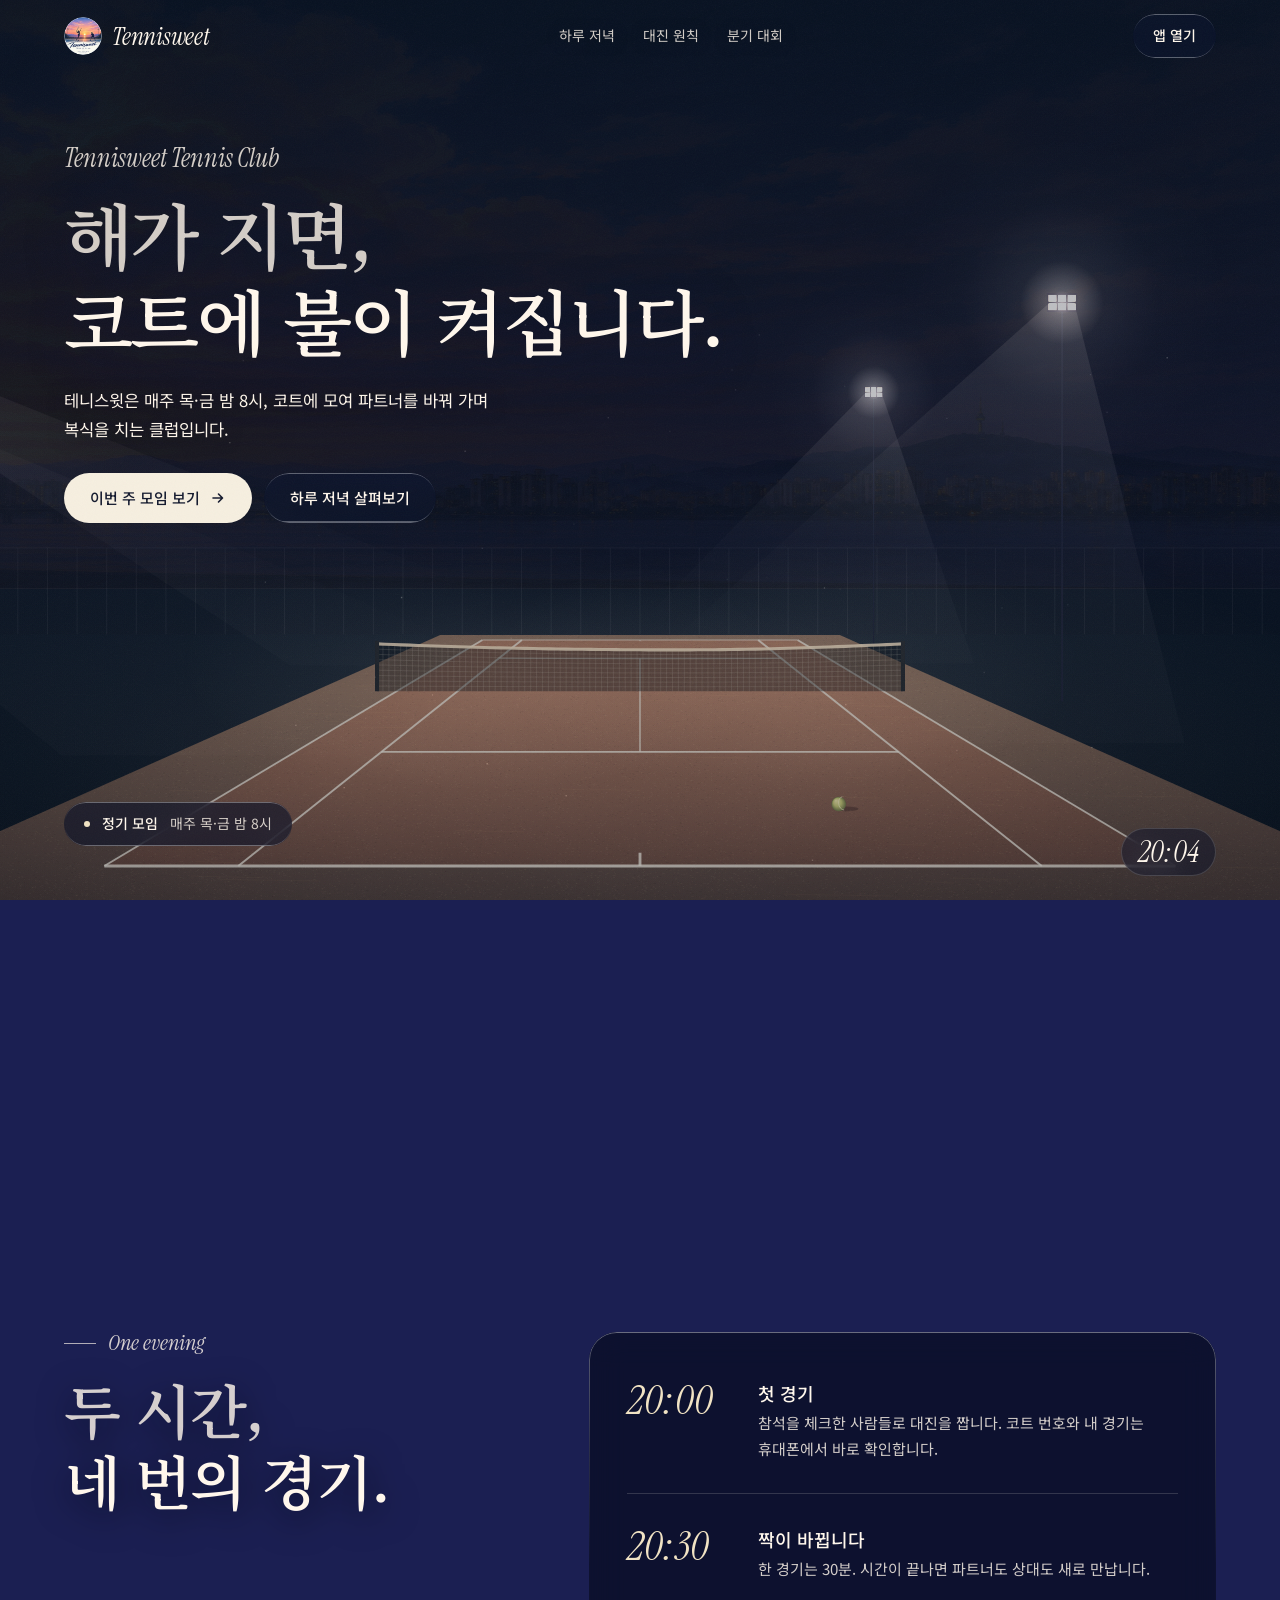
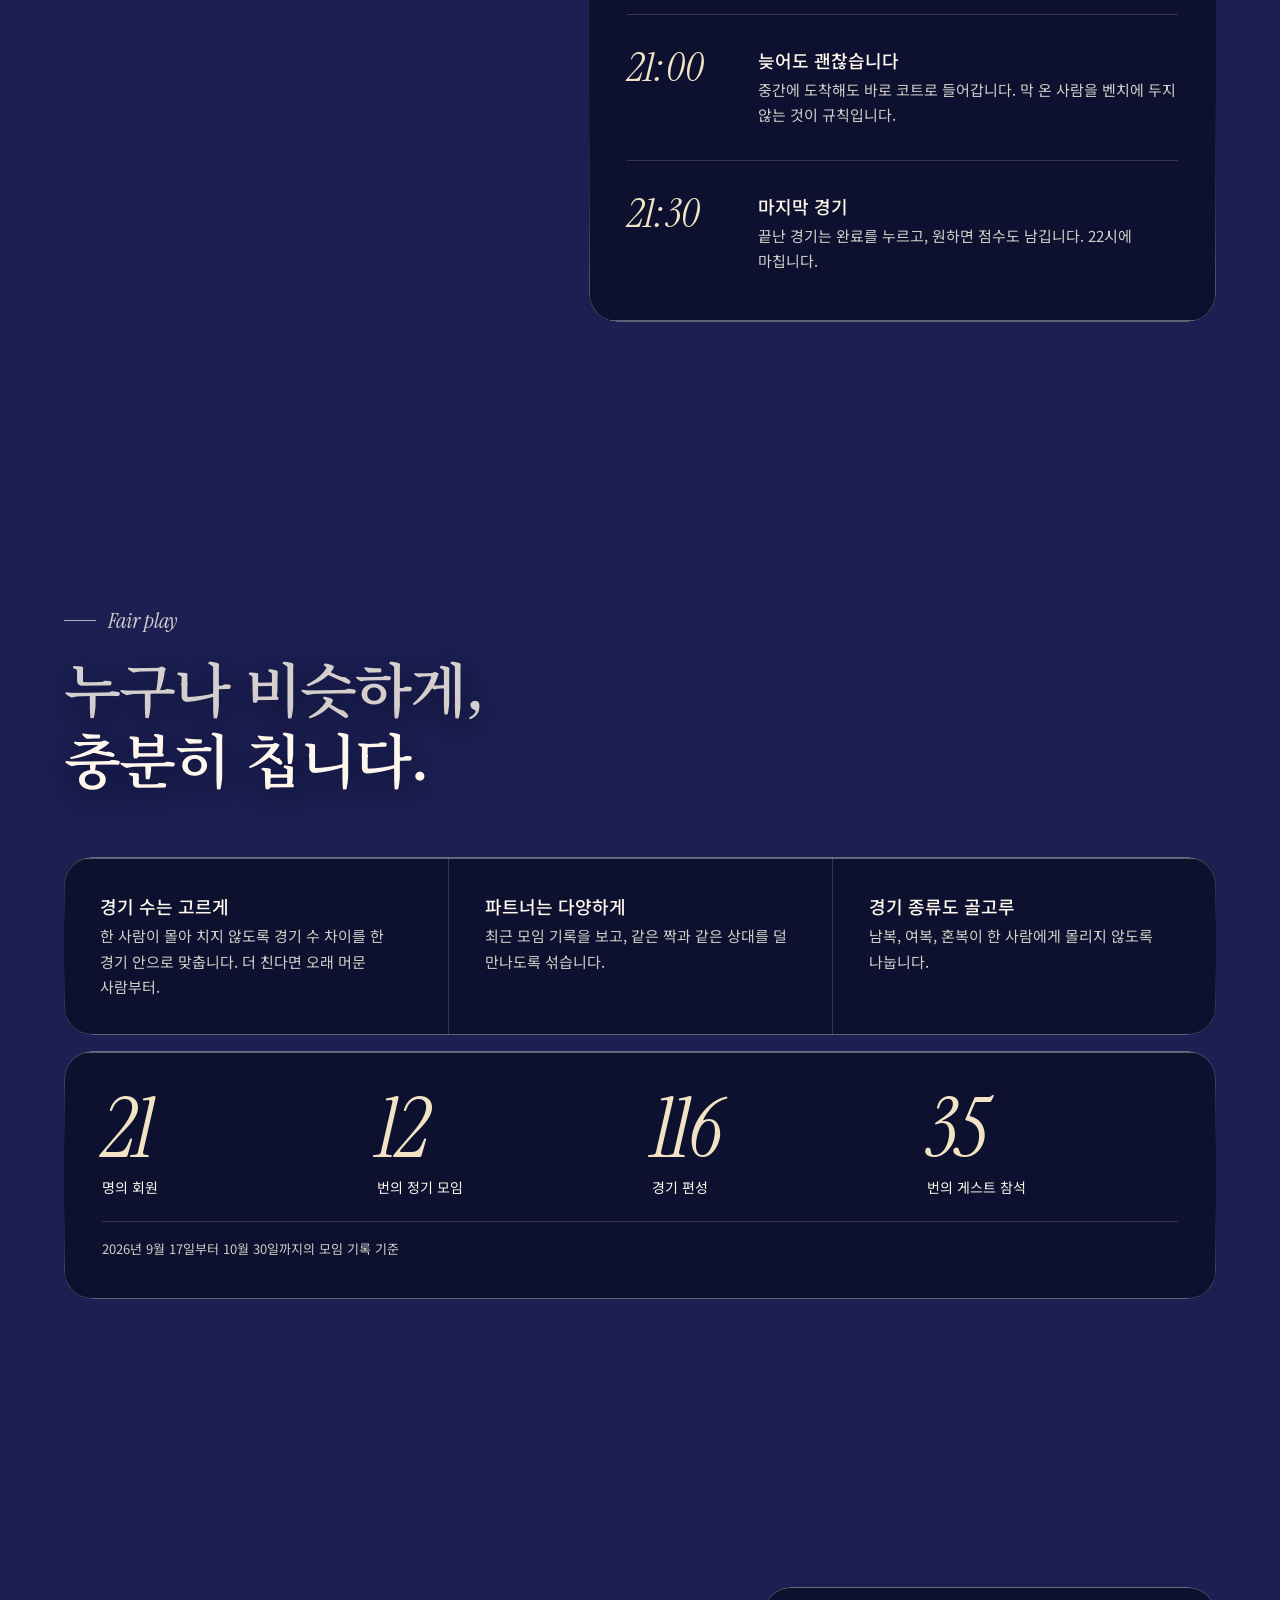
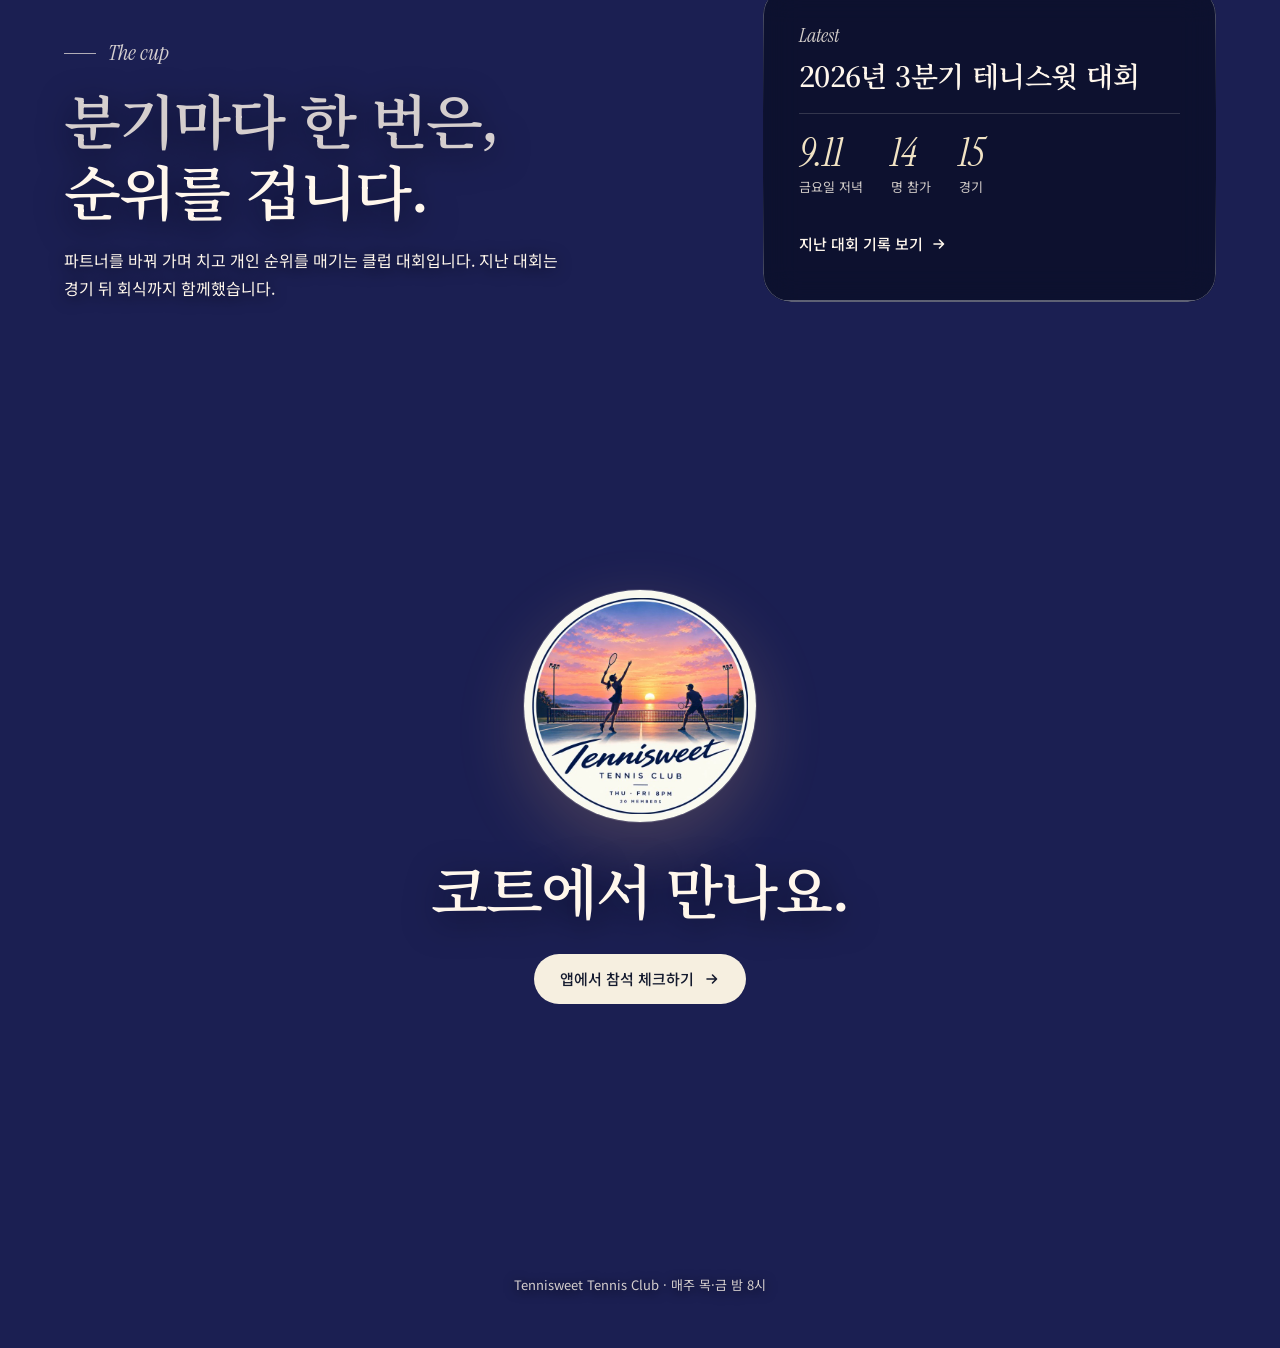
==== club/index.html @ 968d80a0 "클럽 소개 페이지 추가 (club/) 앱과 분리된 단독 페이지. 앱 파일은 수정하지 않음. 실력(NTRP) 관련 문구는 넣지 않음.  Co-Authored-By: Claude Op" ====
<!doctype html>
<html lang="ko">
<head>
<meta charset="utf-8">
<meta name="viewport" content="width=device-width, initial-scale=1, viewport-fit=cover">
<title>테니스윗 테니스 클럽 — 해가 지면, 코트에 불이 켜집니다</title>
<meta name="description" content="테니스윗은 매주 목·금 밤 8시, 코트에 모여 파트너를 바꿔 가며 복식을 치는 클럽입니다.">
<meta name="theme-color" content="#1b1f52">
<link rel="icon" type="image/png" sizes="64x64" href="../assets/icon-64.png">
<link rel="apple-touch-icon" sizes="180x180" href="../assets/icon-180.png">
<meta property="og:type" content="website">
<meta property="og:site_name" content="테니스윗">
<meta property="og:title" content="해가 지면, 코트에 불이 켜집니다 — 테니스윗">
<meta property="og:description" content="매주 목·금 밤 8시, 파트너를 바꿔 가며 복식을 치는 테니스 클럽.">
<meta property="og:url" content="https://koozinsong.github.io/tennisweet/club/">
<meta property="og:image" content="https://koozinsong.github.io/tennisweet/assets/logo.jpg">
<meta name="twitter:card" content="summary">
<link rel="preconnect" href="https://fonts.googleapis.com">
<link rel="preconnect" href="https://fonts.gstatic.com" crossorigin>
<link href="https://fonts.googleapis.com/css2?family=Instrument+Serif:ital@1&family=Noto+Sans+KR:wght@400;500&family=Noto+Serif+KR:wght@600&display=swap" rel="stylesheet">
<style>
html,body{background:#1b1f52;color:#fff7ec}
:root{
  --fg:#fff7ec;--fg80:rgba(255,247,236,.82);--fg60:rgba(255,247,236,.66);--line:rgba(255,247,236,.16);
  --ink:#141a2e;--ball:#f1e3c4;
  --serif:"Noto Serif KR","Apple SD Gothic Neo",serif;
  --sans:"Noto Sans KR","Apple SD Gothic Neo",system-ui,sans-serif;
  --latin:"Instrument Serif",Georgia,serif;
  --gut:clamp(20px,5vw,72px);
  --ease:cubic-bezier(.22,1,.36,1);
}
*{box-sizing:border-box}
html{scroll-behavior:smooth;overflow-x:clip;-webkit-text-size-adjust:100%}
body{margin:0;font:400 16px/1.7 var(--sans);overflow-x:clip;-webkit-font-smoothing:antialiased;word-break:keep-all}
::selection{background:rgba(241,227,196,.3)}
a{color:inherit;text-decoration:none}
:focus-visible{outline:2px solid var(--ball);outline-offset:3px;border-radius:8px}
#scene{position:fixed;top:0;left:0;width:100%;height:100vh;height:100lvh;z-index:0;display:block}
main,.nav,.clock{position:relative;z-index:10}

/* nav */
.nav{position:fixed;top:0;left:0;right:0;z-index:30;display:flex;align-items:center;justify-content:space-between;gap:16px;padding:max(14px,env(safe-area-inset-top)) var(--gut) 14px;border-bottom:1px solid transparent;transition:background .3s,border-color .3s}
.nav.solid{background:rgba(7,12,30,.78);-webkit-backdrop-filter:blur(14px);backdrop-filter:blur(14px);border-bottom-color:var(--line)}
.mark{display:flex;align-items:center;gap:10px;min-height:44px;font:italic 400 25px/1 var(--latin);letter-spacing:-.01em;text-shadow:0 2px 16px rgba(0,0,0,.3)}
.mark img{width:38px;height:38px;border-radius:50%;display:block}
.nav-links{display:flex;gap:28px;font-size:14px;color:var(--fg80);text-shadow:0 2px 16px rgba(0,0,0,.35)}
.nav-links a{position:relative;padding:8px 0}
.nav-links a::after{content:"";position:absolute;left:0;right:0;bottom:4px;height:1px;background:currentColor;transform:scaleX(0);transform-origin:left;transition:transform .3s var(--ease)}
.nav-links a:hover::after{transform:scaleX(1)}

/* buttons */
.btn{display:inline-flex;align-items:center;justify-content:center;gap:10px;min-height:48px;padding:12px 26px;border-radius:999px;font-size:15px;font-weight:500;transition:transform .2s var(--ease),background .2s,border-color .2s}
.btn:hover{transform:translateY(-2px)}.btn:active{transform:scale(.97)}
.btn svg{width:16px;height:16px;flex:none;transition:transform .25s var(--ease)}.btn:hover svg{transform:translateX(3px)}
.btn-solid{background:#f6efe0;color:var(--ink)}
.btn-ghost{position:relative;background:rgba(13,23,51,.42);-webkit-backdrop-filter:blur(8px);backdrop-filter:blur(8px)}
.btn-ghost:hover{background:rgba(13,23,51,.62)}
.nav .btn{min-height:44px;padding:9px 20px;font-size:14px}

/* hero */
.hero{min-height:100vh;min-height:100svh;padding:clamp(104px,16vh,168px) var(--gut) 40px;display:flex;flex-direction:column}
.eyebrow{font:italic 400 clamp(20px,2vw,26px)/1.2 var(--latin);color:var(--fg80);margin:0 0 18px}
h1,h2{font-family:var(--serif);font-weight:600;letter-spacing:-.035em;margin:0}
h1{font-size:clamp(38px,5.6vw,92px);line-height:1.14;filter:drop-shadow(0 10px 26px rgba(14,12,50,.45))}
h1 span{white-space:nowrap}
.sub{max-width:29rem;margin:26px 0 0;font-size:clamp(16px,1.3vw,18px);color:var(--fg);text-shadow:0 2px 18px rgba(14,12,50,.6)}
.cta{display:flex;flex-wrap:wrap;gap:12px;margin-top:30px}
.next{margin-top:auto;align-self:flex-start;display:inline-flex;align-items:center;gap:12px;min-height:44px;padding:10px 20px;border-radius:999px;font-size:14px;background:rgba(9,15,38,.62);-webkit-backdrop-filter:blur(12px);backdrop-filter:blur(12px);position:relative}
.next i{width:6px;height:6px;border-radius:50%;background:var(--ball);flex:none}
.next b{font-weight:500;white-space:nowrap}
.next span{color:var(--fg80)}
.appear{animation:in-soft 1.5s cubic-bezier(.16,1,.3,1) var(--d,.08s) both}
.appear.is-in{animation:none;opacity:1;transform:none}
@keyframes in-soft{from{opacity:0;transform:translateY(14px)}}
/* 제목 줄: 틀 안에서 올라온다. 글자 아래가 잘리지 않게 틀에 여유를 둔다 */
.ml{display:block;overflow:hidden;padding:.06em .15em .14em;margin:-.06em -.15em -.14em}
.ml>span{display:block;animation:ml-up 1.5s cubic-bezier(.16,1,.3,1) both;animation-delay:calc(.45s + var(--i)*.22s)}
@keyframes ml-up{from{transform:translateY(110%)}}
.dim{color:rgba(255,247,236,.82)}

/* sections */
section.sec{padding:clamp(96px,16vh,176px) var(--gut);max-width:1320px;margin:0 auto}
.label{display:flex;align-items:center;gap:12px;font:italic 400 22px/1 var(--latin);color:var(--fg80);margin:0 0 20px}
.label::before{content:"";width:32px;height:1px;background:var(--fg60)}
h2{font-size:clamp(34px,4.6vw,68px);line-height:1.2;text-shadow:0 8px 34px rgba(4,8,24,.75)}
.panel{position:relative;overflow:hidden;background:rgba(7,12,30,.66);-webkit-backdrop-filter:blur(16px);backdrop-filter:blur(16px);border-radius:28px;box-shadow:inset 0 1px 1px rgba(255,255,255,.08)}
.panel::before,.next::before,.btn-ghost::before{content:"";position:absolute;inset:0;border-radius:inherit;padding:1.4px;pointer-events:none;
  background:linear-gradient(180deg,rgba(255,255,255,.34) 0%,rgba(255,255,255,.12) 20%,rgba(255,255,255,0) 40%,rgba(255,255,255,0) 60%,rgba(255,255,255,.12) 80%,rgba(255,255,255,.34) 100%);
  -webkit-mask:linear-gradient(#fff 0 0) content-box,linear-gradient(#fff 0 0);-webkit-mask-composite:xor;
  mask:linear-gradient(#fff 0 0) content-box,linear-gradient(#fff 0 0);mask-composite:exclude}
.grain{position:fixed;inset:0;z-index:100;pointer-events:none;opacity:.4;background-size:200px 200px;
  background-image:url("data:image/svg+xml,%3Csvg xmlns='http://www.w3.org/2000/svg' width='200' height='200'%3E%3Cfilter id='n'%3E%3CfeTurbulence type='fractalNoise' baseFrequency='0.9' numOctaves='4' stitchTiles='stitch'/%3E%3C/filter%3E%3Crect width='100%25' height='100%25' filter='url(%23n)' opacity='0.08'/%3E%3C/svg%3E")}

/* evening */
/* 위 여백 = 조명이 켜지는 빈 하늘 구간. 메뉴로 이동할 때는 여백을 건너뛴다 */
section.sec.evening{padding-top:clamp(200px,48vh,520px);scroll-margin-top:calc(-48vh + 110px)}
.evening{display:grid;grid-template-columns:5fr 7fr;gap:clamp(32px,6vw,96px);align-items:start}
.evening .head{position:sticky;top:22vh}
.times{list-style:none;margin:0;padding:clamp(8px,1.4vw,16px) clamp(22px,3vw,40px)}
.times li{display:grid;grid-template-columns:clamp(86px,9vw,124px) 1fr;gap:16px;padding:clamp(22px,2.6vw,32px) 0;border-top:1px solid var(--line)}
.times li:first-child{border-top:0}
.times time{font:italic 400 clamp(32px,3.2vw,46px)/1 var(--latin);color:var(--ball);font-variant-numeric:tabular-nums}
.times h3,.rules h3{margin:0 0 4px;font-size:18px;font-weight:500;line-height:1.45}
.times p,.rules p{margin:0;font-size:15px;color:var(--fg80)}

/* fair */
.fair-head{max-width:46rem}
.rules{display:grid;grid-template-columns:repeat(3,1fr);margin-top:clamp(36px,5vw,64px)}
.rules>div{padding:clamp(24px,2.8vw,36px)}
.rules>div+div{border-left:1px solid var(--line)}
.stats-wrap{margin-top:16px;padding:clamp(26px,3vw,40px)}
.stats{display:grid;grid-template-columns:repeat(4,1fr);gap:24px;margin:0}
.stats div{margin:0}
.stats dd{margin:0;font:italic 400 clamp(56px,6.4vw,96px)/.95 var(--latin);color:var(--ball);letter-spacing:-.02em;font-variant-numeric:tabular-nums}
.stats dt{font-size:14px;color:var(--fg);margin-top:8px}
.basis{margin:22px 0 0;padding-top:16px;border-top:1px solid var(--line);font-size:13px;color:var(--fg80)}

/* cup */
.cup{display:grid;grid-template-columns:7fr 5fr;gap:clamp(28px,5vw,72px);align-items:end}
.cup .label{margin:0 0 20px;color:var(--fg80);max-width:none;text-shadow:none}
.cup p{max-width:32rem;color:var(--fg);margin:22px 0 0;text-shadow:0 2px 16px rgba(4,8,24,.9)}
.ticket{padding:clamp(24px,3vw,36px)}
.ticket small{display:block;font:italic 400 20px/1.2 var(--latin);color:var(--fg80)}
.ticket strong{display:block;font:600 clamp(22px,2.2vw,28px)/1.35 var(--serif);letter-spacing:-.02em;margin:10px 0 18px}
.ticket ul{list-style:none;display:flex;gap:28px;margin:0 0 24px;padding:18px 0 0;border-top:1px solid var(--line)}
.ticket li{font-size:13px;color:var(--fg80)}
.ticket li b{display:block;font:italic 400 40px/1 var(--latin);color:var(--ball);margin-bottom:4px}
.link{display:inline-flex;align-items:center;min-height:44px;gap:8px;font-size:15px;font-weight:500}
.link svg{width:16px;height:16px;transition:transform .25s var(--ease)}.link:hover svg{transform:translateX(3px)}

/* close */
.close{min-height:92vh;display:flex;flex-direction:column;align-items:center;text-align:center;padding-top:clamp(72px,12vh,140px)}
.crest{width:clamp(168px,19vw,232px);height:auto;aspect-ratio:1;border-radius:50%;display:block;box-shadow:0 0 0 1px var(--line),0 24px 70px rgba(255,190,120,.2)}
.close h2{margin-top:32px}
.close .cta{justify-content:center}
footer{position:relative;z-index:10;padding:0 var(--gut) max(52px,calc(env(safe-area-inset-bottom) + 40px));text-align:center;font-size:13px;color:var(--fg80);text-shadow:0 2px 12px rgba(4,8,24,.9)}

/* clock */
.clock{position:fixed;right:var(--gut);bottom:max(24px,env(safe-area-inset-bottom));z-index:20;font:italic 400 30px/1 var(--latin);font-variant-numeric:tabular-nums;color:var(--fg);padding:8px 16px;border-radius:999px;background:rgba(9,15,38,.5);-webkit-backdrop-filter:blur(10px);backdrop-filter:blur(10px);border:1px solid var(--line)}

/* reveal: 스크립트가 켜졌을 때만 숨긴다 */
.js .rv{opacity:0;transform:translateY(28px);transition:opacity .8s var(--ease),transform .8s var(--ease);transition-delay:calc(var(--i,0)*80ms)}
.js .rv.in{opacity:1;transform:none}

@media (max-width:980px){
  .evening,.cup{grid-template-columns:1fr}
  .evening .head{position:static}
  .rules{grid-template-columns:1fr}
  .rules>div+div{border-left:0;border-top:1px solid var(--line)}
}
@media (max-width:760px){
  .nav-links{display:none}
  .mark{font-size:22px}
  .mark img{width:34px;height:34px}
  h1 span{white-space:normal}
  .hero{padding-top:88px;padding-bottom:calc(24px + env(safe-area-inset-bottom))}
  .hero .btn-ghost{display:none}
  .cta .btn{flex:1 1 100%}
  .stats{grid-template-columns:1fr 1fr;gap:28px 16px}
  .stats dd{font-size:clamp(56px,17vw,76px)}
  /* 시계는 상단 바 가운데: 본문을 가리지 않는다 */
  .clock{top:max(16px,calc(env(safe-area-inset-top) + 2px));right:0;left:0;bottom:auto;width:fit-content;margin:auto;font-size:22px;padding:6px 12px;z-index:31;background:none;border-color:transparent;-webkit-backdrop-filter:none;backdrop-filter:none}
  .next{width:100%;justify-content:center;font-size:13px;padding:9px 14px;gap:8px}
  .times li{grid-template-columns:78px 1fr;gap:12px}
  .times time{font-size:29px}
  .ticket ul{gap:22px}
  section.sec{padding-top:88px;padding-bottom:88px}
  section.sec.close{min-height:auto;padding-top:96px;padding-bottom:44vh}
}
@media (max-width:359px){.clock{display:none}.mark{font-size:20px}.ticket ul{gap:16px}.next b{display:none}.times li{grid-template-columns:68px 1fr}.times time{font-size:25px}}
@media (max-width:760px) and (max-height:640px){
  .hero{padding-top:70px;padding-bottom:12px}
  .eyebrow{display:none}
  h1{font-size:32px}
  .sub{margin-top:12px;font-size:14px;line-height:1.55}
  .cta{margin-top:14px}
  section.sec.close{padding-bottom:38vh}
}
@media (max-height:520px) and (orientation:landscape){
  .hero{padding-top:76px;padding-bottom:20px}
  h1{font-size:clamp(30px,5vw,44px);line-height:1.18}
  h1 span{white-space:nowrap}
  .eyebrow{display:none}
  .sub{margin-top:10px;max-width:26rem;font-size:14px;line-height:1.55}
  .cta{margin-top:12px}.cta .btn{flex:0 0 auto;min-height:44px;padding:8px 20px}
  .next{display:none}
  .hero .btn-ghost{display:none}
  section.sec.close{padding-top:72px;padding-bottom:12vh}
}
@media (max-height:640px) and (min-width:761px){
  .hero{padding-top:88px}
  h1{font-size:clamp(40px,5vw,72px)}
  .sub{margin-top:14px}.cta{margin-top:18px}
}
@media (prefers-reduced-motion:reduce){
  html{scroll-behavior:auto}
  *,*::before,*::after{animation:none!important;transition:none!important}
  .js .rv{opacity:1;transform:none}
}
</style>
</head>
<body>
<script>document.documentElement.classList.add('js')</script>
<canvas id="scene" aria-hidden="true"></canvas>

<header class="nav appear" style="--d:.05s">
  <a class="mark" href="#top" aria-label="테니스윗 소개 맨 위로"><img src="../assets/logo-mark.webp" alt="" width="38" height="38">Tennisweet</a>
  <nav class="nav-links" aria-label="페이지 안내">
    <a href="#evening">하루 저녁</a>
    <a href="#fair">대진 원칙</a>
    <a href="#cup">분기 대회</a>
  </nav>
  <a class="btn btn-ghost" href="../">앱 열기</a>
</header>

<main id="top">
  <section class="hero">
    <p class="eyebrow appear" style="--d:.2s">Tennisweet Tennis Club</p>
    <h1><span class="ml"><span class="dim" style="--i:0">해가 지면,</span></span><span class="ml"><span style="--i:1">코트에 불이 켜집니다.</span></span></h1>
    <p class="sub appear" style="--d:1s">테니스윗은 매주 목·금 밤 8시, 코트에 모여 파트너를 바꿔 가며 복식을 치는 클럽입니다.</p>
    <div class="cta appear" style="--d:1.2s">
      <a class="btn btn-solid" href="../#weekly">이번 주 모임 보기<svg viewBox="0 0 16 16" fill="none" aria-hidden="true"><path d="M3 8h9M8.5 4l4 4-4 4" stroke="currentColor" stroke-width="1.6" stroke-linecap="round" stroke-linejoin="round"/></svg></a>
      <a class="btn btn-ghost" href="#evening">하루 저녁 살펴보기</a>
    </div>
    <p class="next appear" id="next" style="--d:1s"><i></i><b>정기 모임</b> <span>매주 목·금 밤 8시</span></p>
  </section>

  <section class="sec evening" id="evening">
    <div class="head rv">
      <p class="label">One evening</p>
      <h2><span class="dim">두 시간,</span><br>네 번의 경기.</h2>
    </div>
    <ol class="times panel rv">
      <li><time>20:00</time><div><h3>첫 경기</h3><p>참석을 체크한 사람들로 대진을 짭니다. 코트 번호와 내 경기는 휴대폰에서 바로 확인합니다.</p></div></li>
      <li><time>20:30</time><div><h3>짝이 바뀝니다</h3><p>한 경기는 30분. 시간이 끝나면 파트너도 상대도 새로 만납니다.</p></div></li>
      <li><time>21:00</time><div><h3>늦어도 괜찮습니다</h3><p>중간에 도착해도 바로 코트로 들어갑니다. 막 온 사람을 벤치에 두지 않는 것이 규칙입니다.</p></div></li>
      <li><time>21:30</time><div><h3>마지막 경기</h3><p>끝난 경기는 완료를 누르고, 원하면 점수도 남깁니다. 22시에 마칩니다.</p></div></li>
    </ol>
  </section>

  <section class="sec" id="fair">
    <div class="fair-head rv">
      <p class="label">Fair play</p>
      <h2><span class="dim">누구나 비슷하게,</span><br>충분히 칩니다.</h2>
    </div>
    <div class="rules panel rv">
      <div><h3>경기 수는 고르게</h3><p>한 사람이 몰아 치지 않도록 경기 수 차이를 한 경기 안으로 맞춥니다. 더 친다면 오래 머문 사람부터.</p></div>
      <div><h3>파트너는 다양하게</h3><p>최근 모임 기록을 보고, 같은 짝과 같은 상대를 덜 만나도록 섞습니다.</p></div>
      <div><h3>경기 종류도 골고루</h3><p>남복, 여복, 혼복이 한 사람에게 몰리지 않도록 나눕니다.</p></div>
    </div>
    <div class="stats-wrap panel rv">
      <dl class="stats">
        <div><dd data-count="21">21</dd><dt>명의 회원</dt></div>
        <div><dd data-count="12">12</dd><dt>번의 정기 모임</dt></div>
        <div><dd data-count="118">118</dd><dt>경기 편성</dt></div>
        <div><dd data-count="36">36</dd><dt>번의 게스트 참석</dt></div>
      </dl>
      <p class="basis">2026년 9월 17일부터 10월 30일까지의 모임 기록 기준</p>
    </div>
  </section>

  <section class="sec cup" id="cup">
    <div class="rv">
      <p class="label">The cup</p>
      <h2><span class="dim">분기마다 한 번은,</span><br>순위를 겁니다.</h2>
      <p>파트너를 바꿔 가며 치고 개인 순위를 매기는 클럽 대회입니다. 지난 대회는 경기 뒤 회식까지 함께했습니다.</p>
    </div>
    <div class="ticket panel rv">
      <small>Latest</small>
      <strong>2026년 3분기 테니스윗 대회</strong>
      <ul>
        <li><b>9.11</b>금요일 저녁</li>
        <li><b>14</b>명 참가</li>
        <li><b>15</b>경기</li>
      </ul>
      <a class="link" href="../#tournament">지난 대회 기록 보기<svg viewBox="0 0 16 16" fill="none" aria-hidden="true"><path d="M3 8h9M8.5 4l4 4-4 4" stroke="currentColor" stroke-width="1.6" stroke-linecap="round" stroke-linejoin="round"/></svg></a>
    </div>
  </section>

  <section class="sec close">
    <img class="crest rv" src="../assets/logo.jpg" alt="테니스윗 테니스 클럽 로고. 일몰의 코트에서 복식을 치는 두 사람." width="640" height="640" loading="lazy">
    <h2 class="rv">코트에서 만나요.</h2>
    <div class="cta rv">
      <a class="btn btn-solid" href="../#weekly">앱에서 참석 체크하기<svg viewBox="0 0 16 16" fill="none" aria-hidden="true"><path d="M3 8h9M8.5 4l4 4-4 4" stroke="currentColor" stroke-width="1.6" stroke-linecap="round" stroke-linejoin="round"/></svg></a>
    </div>
  </section>
</main>
<footer>Tennisweet Tennis Club · 매주 목·금 밤 8시</footer>
<div class="grain" aria-hidden="true"></div>
<div class="clock appear" style="--d:1.1s" id="clock" aria-hidden="true">19:30</div>

<script>
(function(){
  'use strict';
  /* ---------- 다음 모임 (읽기 전용, 실패하면 기본 문구 유지) ---------- */
  fetch('../data/weekly/index.json',{cache:'no-cache'}).then(function(r){return r.ok?r.json():null}).then(function(d){
    if(!d||!Array.isArray(d.sessions))return;
    var today=new Date(Date.now()+9*36e5).toISOString().slice(0,10);
    var s=d.sessions.filter(function(x){return x&&x.date>=today}).sort(function(a,b){return a.date<b.date?-1:1})[0];
    if(!s)return;
    var p=s.date.split('-').map(Number),wd='일월화수목금토'[new Date(Date.UTC(p[0],p[1]-1,p[2])).getUTCDay()];
    var el=document.querySelector('#next');
    el.querySelector('b').textContent='다음 모임';
    el.querySelector('span').textContent=p[1]+'월 '+p[2]+'일 ('+wd+') '+s.startTime+'~'+s.endTime+(s.courts?' · 코트 '+s.courts+'면':'');
  }).catch(function(){});

  /* ---------- 섹션 등장 ---------- */
  var rv=[].slice.call(document.querySelectorAll('.rv'));
  if('IntersectionObserver' in window){
    var io=new IntersectionObserver(function(es){es.forEach(function(e){if(e.isIntersecting){e.target.classList.add('in');io.unobserve(e.target)}})},{threshold:.12,rootMargin:'0px 0px -6% 0px'});
    rv.forEach(function(e){io.observe(e)});
  }else rv.forEach(function(e){e.classList.add('in')});

  /* ---------- 등장 정리: 끝나면 transform 을 풀어 hover 가 듣게 한다 ---------- */
  var ap=[].slice.call(document.querySelectorAll('.appear'));
  ap.forEach(function(e){e.addEventListener('animationend',function(){e.classList.add('is-in')},{once:true})});
  requestAnimationFrame(function(){requestAnimationFrame(function(){
    if(!document.getAnimations||!document.getAnimations().length)ap.forEach(function(e){e.classList.add('is-in')});
  })});

  /* ---------- 수치 카운트업: 최종값은 HTML 에 있다 ---------- */
  var counts=[].slice.call(document.querySelectorAll('[data-count]'));
  if('IntersectionObserver' in window&&!matchMedia('(prefers-reduced-motion: reduce)').matches&&counts.length){
    var cio=new IntersectionObserver(function(es){
      if(!es[0].isIntersecting)return;cio.disconnect();
      counts.forEach(function(el,i){
        var to=+el.dataset.count,dur=1500+i*80,start=null;
        el.textContent='0';
        setTimeout(function(){requestAnimationFrame(function f(now){
          if(start===null)start=now;
          var t=Math.min(1,(now-start)/dur);
          el.textContent=String(Math.round(to*(1-Math.pow(1-t,3))));
          if(t<1)requestAnimationFrame(f);
        })},280+i*90);
      });
    },{threshold:.25});
    cio.observe(counts[0].closest('.stats'));
  }

  /* ---------- 장면 ---------- */
  var cv=document.getElementById('scene'),c=cv.getContext('2d'),clock=document.getElementById('clock');
  if(!c)return;
  var reduce=matchMedia('(prefers-reduced-motion: reduce)').matches;
  var W,H,DPR,hz,A,B,cx,hz0,A0,B0,cx0,NARROW,LAMPS=[],evTop=1,maxS=1,stars=[],ridge=[],trees=[],clouds=null,lastW=0,lastH=0;
  var lampStart=[],lampV=[],lastT=0,mxT=0,mxCur=0,motes=[];
  var scrollCur=0, sceneEpoch=null;
  var painting=new Image();painting.src='./assets/jamwon-painted-afterglow.png';
  painting.onload=function(){if(reduce)draw(0,scrollY)};
  var paper=document.createElement('canvas');paper.width=512;paper.height=512;
  var pc=paper.getContext('2d');
  for(var grain=0;grain<22000;grain++){
    pc.fillStyle=grain%3?'rgba(255,229,185,.07)':'rgba(20,16,24,.10)';
    pc.fillRect(rnd(grain+20000)*512,rnd(grain+50000)*512,.5+rnd(grain+70000)*1.4,.6);
  }
  var paperPattern=c.createPattern(paper,'repeat');

  function rnd(n){var x=Math.sin(n*127.1+11.7)*43758.5453;return x-Math.floor(x)}
  function clamp(x,a,b){return x<a?a:x>b?b:x}
  function mix(a,b,t){return a+(b-a)*t}
  function sm(a,b,x){x=clamp((x-a)/(b-a),0,1);return x*x*(3-2*x)}
  function hex(h){return [parseInt(h.slice(1,3),16),parseInt(h.slice(3,5),16),parseInt(h.slice(5,7),16)]}
  function mc(a,b,t){return [mix(a[0],b[0],t),mix(a[1],b[1],t),mix(a[2],b[2],t)]}
  function css(v,al){return 'rgba('+(v[0]|0)+','+(v[1]|0)+','+(v[2]|0)+','+(al==null?1:al)+')'}

  var SKY=[
    {t:0,   c:['#263346','#706071','#d18d79','#ffd29a'].map(hex)},
    {t:.5,  c:['#202b42','#65546b','#be7c78','#f5b57f'].map(hex)},
    {t:.85, c:['#0a1030','#141c48','#2a2a58','#4a3a60'].map(hex)},
    {t:1.25,c:['#050a1c','#081128','#0d1834','#16233f'].map(hex)}
  ];
  function skyAt(t){
    for(var i=0;i<SKY.length-1;i++){
      if(t<=SKY[i+1].t){var k=sm(SKY[i].t,SKY[i+1].t,t);return SKY[i].c.map(function(v,j){return mc(v,SKY[i+1].c[j],k)})}
    }
    return SKY[SKY.length-1].c;
  }

  function P(x,z,h){var s=1/(1+(1-z)*2.4);return {x:cx+x*B*s,y:hz+A*s-(h||0)/5.485*B*s,s:s}}

  function resize(){
    DPR=Math.min(window.devicePixelRatio||1,1.5);
    lastW=cv.clientWidth;lastH=cv.clientHeight;
    W=cv.clientWidth;H=cv.clientHeight;
    cv.width=W*DPR;cv.height=H*DPR;
    NARROW=W<=760;
    var SHORT=NARROW&&H<=660;
    hz0=H*(SHORT?.76:NARROW?.66:.62);A0=H*(SHORT?.22:NARROW?.30:.34);B0=Math.max(W,H*1.1)*.40;cx0=W*.5;
    hz=hz0;A=A0;B=B0;cx=cx0;
    /* 넓은 화면: 왼쪽 조명은 화면 밖에 두어 제목과 겹치지 않게 한다. 빛만 들어온다 */
    LAMPS=NARROW
      ?[{x:-1.42,z:.06,th:.55,px:-.8,pz:.28},{x:1.42,z:.06,th:.65,px:.8,pz:.28},{x:-3.2,z:.56,th:.75,px:-.7,pz:.74,off:1},{x:3.2,z:.56,th:.85,px:.7,pz:.74,off:1}]
      :[{x:-3.4,z:.56,th:.55,px:-.8,pz:.3,off:1},{x:1.42,z:.06,th:.65,px:.75,pz:.28},{x:-3.4,z:.8,th:.75,px:-.7,pz:.78,off:1},{x:1.62,z:.56,th:.85,px:.7,pz:.74}];
    var ev=document.getElementById('evening');
    evTop=Math.max(1,ev.getBoundingClientRect().top+scrollY-H*.35);
    maxS=Math.max(evTop+1,document.documentElement.scrollHeight-H);
    stars=[];for(var i=0;i<(NARROW?70:130);i++)stars.push([rnd(i)*W,rnd(i+500)*hz0*.92,.5+rnd(i+900)*1.1,rnd(i+1300)]);
    ridge=[];var n=Math.ceil(W/14)+6;
    for(var j=0;j<n;j++){var u=(j-2)/(n-5)*W;ridge.push([u,Math.sin(u*.006+1.4)*.5+Math.sin(u*.017+.3)*.28+Math.sin(u*.041)*.1])}
    trees=[];var tn=Math.ceil(W/(NARROW?10:13))+6;
    for(var tj=0;tj<tn;tj++){var e2=Math.abs(tj/(tn-1)-.5)*2;trees.push([(tj-3)/(tn-7)*W+(rnd(tj+200)-.5)*16,H*(.006+e2*e2*.025+rnd(tj+210)*.008),H*(.009+rnd(tj+220)*.009)])}
    motes=[];for(var mj=0;mj<(NARROW?34:70);mj++)motes.push([rnd(mj+700),rnd(mj+800),.05+rnd(mj+900)*.3,4+rnd(mj+1000)*9,.5+rnd(mj+1100)]);
    makeClouds();
  }

  function poly(pts){c.beginPath();pts.forEach(function(p,i){i?c.lineTo(p.x,p.y):c.moveTo(p.x,p.y)});c.closePath()}
  function seg(x1,z1,x2,z2,w){var a=P(x1,z1),b=P(x2,z2);c.lineWidth=Math.max(.8,w*(a.s+b.s)*.5);c.beginPath();c.moveTo(a.x,a.y);c.lineTo(b.x,b.y);c.stroke()}

  /* 구름은 한 번만 그려 두고 천천히 흘린다. 좌우가 이어지도록 세 번 찍는다 */
  function makeClouds(){
    clouds=document.createElement('canvas');
    clouds.width=Math.ceil(W);clouds.height=Math.ceil(hz0);
    var q=clouds.getContext('2d'),N=NARROW?12:22;
    for(var i=0;i<N;i++){
      var yy=hz0*(.2+rnd(i+60)*.62),len=W*(.1+rnd(i+70)*.24)*(NARROW?1.5:1),xx=rnd(i+80)*W,th=H*(.006+rnd(i+90)*.012);
      var warm=yy/hz0,a=.09+warm*.15;
      [-W,0,W].forEach(function(off){
        for(var k=0;k<7;k++){
          var dx=(k-3)*len*.26+(rnd(i*7+k)-.5)*len*.2,dy=(rnd(i*11+k)-.5)*th*2,rx=len*(.34+rnd(i*13+k)*.3);
          q.save();q.translate(xx+off+dx,yy+dy);q.scale(1,th/rx*2.1);
          var gg=q.createRadialGradient(0,0,0,0,0,rx);
          gg.addColorStop(0,'rgba(255,'+(150+warm*50|0)+','+(150-warm*30|0)+','+a+')');gg.addColorStop(1,'rgba(255,170,150,0)');
          q.fillStyle=gg;q.beginPath();q.arc(0,0,rx,0,7);q.fill();q.restore();
        }
      });
    }
  }

  function strike(age){ /* 한 번 살짝 떨린 뒤 천천히 밝아진다 */
    if(age<.14)return .3;if(age<.26)return .06;
    return .12+.88*sm(.26,2.4,age);
  }

  function draw(time,sc){
    var dt=clamp(time-lastT,0,.1);lastT=time;
    var t=clamp(sc/evTop,0,1.25);
    var night=sm(.6,1.1,t);
    /* 카메라: 불러올 때 살짝 물러나며 자리 잡고, 스크롤하면 천천히 다가간다 */
    var settle=reduce?0:1-clamp(time/3.2,0,1);settle=settle*settle*settle;
    var zoom=1+.045*sm(0,1,t)+.018*settle+(reduce?0:.002*Math.sin(time*.12));
    mxCur+=(mxT-mxCur)*.035;
    B=B0*zoom;A=A0*zoom;hz=hz0-A0*(zoom-1)*.86;cx=cx0+mxCur*5;
    c.setTransform(DPR,0,0,DPR,0,0);c.lineCap='butt';

    /* 하늘 */
    var s=skyAt(t),g=c.createLinearGradient(0,0,0,hz);
    g.addColorStop(0,css(s[0]));g.addColorStop(.45,css(s[1]));g.addColorStop(.8,css(s[2]));g.addColorStop(1,css(s[3]));
    c.fillStyle=g;c.fillRect(0,0,W,hz+2);

    if(!painting.complete||!painting.naturalWidth){
    /* 별 */
    if(night>.02){c.fillStyle='#fff';for(var i=0;i<stars.length;i++){var st=stars[i];c.globalAlpha=night*(.25+st[3]*.6);c.fillRect(st[0]-mxCur*4,st[1],st[2],st[2])}c.globalAlpha=1}

    /* 구름: 천천히 흐르다가 해가 지면 사라진다 */
    var ca=1-sm(.3,.92,t);
    if(ca>.01&&clouds){
      var drift=reduce?0:((time*.65-mxCur*4)%W+W)%W;
      c.globalAlpha=ca;c.drawImage(clouds,drift-W,-t*18,W,hz0);c.drawImage(clouds,drift,-t*18,W,hz0);c.globalAlpha=1;
    }

    /* 태양은 시야 밖 서쪽에 두고 넓은 잔광만 남긴다. */
    if(t<.85){
      var fade=1-sm(.6,.85,t);
      var gl=c.createRadialGradient(-W*.18,hz*.86,0,-W*.18,hz*.86,W*1.1);
      gl.addColorStop(0,'rgba(255,194,133,'+.32*fade+')');gl.addColorStop(.5,'rgba(245,153,126,'+.13*fade+')');gl.addColorStop(1,'rgba(255,140,110,0)');
      c.fillStyle=gl;c.fillRect(0,0,W,hz);
    }

    /* 산 */
    var mt=mc(hex('#55516a'),hex('#0a1228'),sm(0,1,t));
    c.fillStyle=css(mt);c.beginPath();c.moveTo(-40,hz+2);
    ridge.forEach(function(r){c.lineTo(r[0]-mxCur*9,hz-H*.036-r[1]*H*.04)});
    c.lineTo(W+40,hz+2);c.closePath();c.fill();

    }
    var sunX=-W*.18-mxCur*6;
    /* 지면 */
    var lit=sm(.55,1,t);
    var gT=mc(mc(hex('#3b3560'),hex('#070d1e'),sm(0,.8,t)),hex('#0f2230'),lit*.6);
    var gB=mc(mc(hex('#2a2f58'),hex('#050914'),sm(0,.8,t)),hex('#0a1a24'),lit*.6);
    g=c.createLinearGradient(0,hz,0,H);g.addColorStop(0,css(gT));g.addColorStop(1,css(gB));
    c.fillStyle=g;c.fillRect(0,hz,W,H-hz);
    if(t<.8){
      var ref=c.createRadialGradient(sunX,hz,0,sunX,hz,H*.42);
      ref.addColorStop(0,'rgba(255,176,112,'+.18*(1-sm(.2,.8,t))+')');ref.addColorStop(1,'rgba(255,176,112,0)');
      c.save();c.translate(sunX,hz);c.scale(1.9,.5);c.translate(-sunX,-hz);c.fillStyle=ref;c.fillRect(sunX-H*.42,hz,H*.84,H*.42);c.restore();
    }

    /* 배경 미술: 고해상도 페인팅, 극미한 패닝과 호흡 */
    if(painting.complete&&painting.naturalWidth){
      var breathe=reduce?0:Math.sin(time*.09)*1.8, artH=hz+H*.047;
      c.save();c.beginPath();c.rect(0,0,W,artH);c.clip();
      c.drawImage(painting,-6-mxCur*3,-4+breathe,W+12,artH+8);
      // 따뜻한 미술을 서서히 푸른 야간 팔레트로 옮긴다.
      if(night>0){c.globalCompositeOperation='multiply';c.fillStyle=css(mc([255,255,255],[35,54,86],night*.94));c.fillRect(0,0,W,artH);c.globalCompositeOperation='source-over';c.fillStyle='rgba(9,19,39,'+night*.32+')';c.fillRect(0,0,W,artH)}
      c.restore();
      // 빛은 수면 위에서만 작게 부서진다.
      if(!reduce&&night<.9){
        c.save();c.beginPath();c.rect(0,artH*.89,W,artH*.10);c.clip();
        for(var ripple=0;ripple<28;ripple++){
          var ry=artH*(.895+rnd(ripple+950)*.075),rx=W*(.02+rnd(ripple+1660)*.46)+Math.sin(time*.24+ripple*2.3)*W*.012;
          c.strokeStyle='rgba(255,221,160,'+((1-night)*(.012+.012*Math.sin(time*.9+ripple)))+')';c.lineWidth=.8;
          c.beginPath();c.moveTo(rx-W*.025,ry);c.lineTo(rx+W*.025,ry);c.stroke();
        }c.restore();
      }
      var scrim=c.createLinearGradient(0,0,0,artH);
      scrim.addColorStop(0,'rgba(10,23,37,.62)');scrim.addColorStop(.57,'rgba(16,24,37,.22)');scrim.addColorStop(1,'rgba(16,24,37,0)');
      c.fillStyle=scrim;c.fillRect(0,0,W,artH);
    }

    /* 조명 상태: 문턱을 넘는 순간부터는 시간으로 켜진다 */
    var warmth=[];
    var on=LAMPS.map(function(l,idx){
      var want=t>=l.th;
      if(reduce){warmth[idx]=1;return want?1:0}
      if(want){
        if(lampStart[idx]==null)lampStart[idx]=time;
        var age=time-lampStart[idx];
        lampV[idx]=strike(age);warmth[idx]=sm(.4,3,age);
      }else{
        lampStart[idx]=null;lampV[idx]=Math.max(0,(lampV[idx]||0)-dt*1.2);warmth[idx]=1;
      }
      return lampV[idx];
    });
    function lampRGB(idx){var w=warmth[idx];return [mix(255,232,w)|0,mix(190,226,w)|0,mix(130,214,w)|0]}
    var L=(on[0]+on[1]+on[2]+on[3])/4;

    /* 코트 */
    var dusk=mc(hex('#a96144'),hex('#302830'),sm(0,.85,t));
    var cc=mc(dusk,hex('#92644e'),L);
    c.fillStyle=css(mc(cc,hex('#55584e'),.42));
    poly([P(-1.34,-.08),P(1.34,-.08),P(1.34,1.08),P(-1.34,1.08)]);c.fill();
    c.fillStyle=css(cc);
    poly([P(-1,0),P(1,0),P(1,1),P(-1,1)]);c.fill();
    /* 클레이 표면: 고정된 미세 입자, 매 프레임 흔들리지 않는다 */
    c.save();poly([P(-1,0),P(1,0),P(1,1),P(-1,1)]);c.clip();
    for(var ci=0;ci<(NARROW?900:1800);ci++){
      var cp=P(rnd(ci+4000)*2-1,rnd(ci+6000));
      c.fillStyle=ci%2?'rgba(255,210,162,.085)':'rgba(47,26,24,.10)';
      c.fillRect(cp.x,cp.y,Math.max(.65,cp.s*1.5),.7);
    }
    if(!night){var wash=c.createLinearGradient(sunX,hz,W*.3,H);wash.addColorStop(0,'rgba(255,198,122,.18)');wash.addColorStop(1,'rgba(255,181,109,0)');c.fillStyle=wash;c.fillRect(0,hz,W,H-hz)}
    c.restore();
    /* 앞쪽으로 갈수록 어두워지는 깊이 */
    var depth=c.createLinearGradient(0,P(0,.5).y,0,P(0,1.08).y);
    depth.addColorStop(0,'rgba(4,8,20,0)');depth.addColorStop(1,'rgba(4,8,20,'+mix(.34,.5,sm(.3,1,t))+')');
    poly([P(-1.34,.5),P(1.34,.5),P(1.34,1.08),P(-1.34,1.08)]);c.fillStyle=depth;c.fill();

    /* 마른 클레이의 붓결과 길게 누운 네트 그림자 */
    c.save();poly([P(-1.34,-.08),P(1.34,-.08),P(1.34,1.08),P(-1.34,1.08)]);c.clip();
    c.fillStyle=paperPattern;c.fillRect(0,hz,W,H-hz);
    c.strokeStyle='rgba(247,190,139,.06)';c.lineWidth=.7;
    for(var brush=0;brush<100;brush++){
      var bz=rnd(brush+400)*1.15,bx=rnd(brush+500)*2.5-1.25;
      var bp=P(bx,bz),be=P(bx+.04+rnd(brush+600)*.16,bz+.002);
      c.beginPath();c.moveTo(bp.x,bp.y);c.lineTo(be.x,be.y);c.stroke();
    }
    var shadowAlpha=(1-night)*.075;
    c.fillStyle='rgba(43,36,41,'+shadowAlpha+')';poly([P(-1.08,.5),P(1.08,.5),P(1.36,.81),P(-.8,.81)]);c.fill();
    c.restore();

    /* 뒤쪽 펜스 */
    var fa=P(0,-.09),fh=3.2/5.485*B*fa.s,fstep=B*fa.s*.2;
    c.fillStyle=css(mc(hex('#1c1a42'),hex('#0a1420'),sm(0,1,t)),.34);c.fillRect(0,fa.y-fh,W,fh);
    c.strokeStyle='rgba(255,255,255,'+mix(.025,.065,L)+')';c.lineWidth=1;c.beginPath();
    for(var fx=cx%fstep;fx<=W;fx+=fstep){c.moveTo(fx,fa.y-fh);c.lineTo(fx,fa.y)}
    c.moveTo(0,fa.y-fh);c.lineTo(W,fa.y-fh);c.stroke();

    /* 조명 웅덩이 */
    c.globalCompositeOperation='lighter';
    LAMPS.forEach(function(l,idx){
      if(on[idx]<=.01)return;
      var q=P(l.px,l.pz),r=B*q.s*1.5,rgb=lampRGB(idx);
      var pool=c.createRadialGradient(q.x,q.y,0,q.x,q.y,r);
      pool.addColorStop(0,'rgba('+rgb+','+.1*on[idx]+')');pool.addColorStop(.55,'rgba('+rgb+','+.035*on[idx]+')');pool.addColorStop(1,'rgba('+rgb+',0)');
      c.save();c.translate(q.x,q.y);c.scale(1,.42);c.translate(-q.x,-q.y);
      c.fillStyle=pool;c.fillRect(q.x-r,q.y-r,r*2,r*2);c.restore();
    });
    c.globalCompositeOperation='source-over';

    /* 라인 */
    c.strokeStyle='rgba(244,240,228,'+mix(.46,.8,L)+')';
    var sv=6.4/23.77,lw=B*.0055;
    seg(-1,0,1,0,lw);seg(-1,1,1,1,lw);seg(-1,0,-1,1,lw);seg(1,0,1,1,lw);
    seg(-.75,0,-.75,1,lw);seg(.75,0,.75,1,lw);
    seg(-.75,.5-sv,.75,.5-sv,lw);seg(-.75,.5+sv,.75,.5+sv,lw);seg(0,.5-sv,0,.5+sv,lw);
    seg(0,0,0,.018,lw);seg(0,.982,0,1,lw);

    /* 조명탑 */
    function pole(l,idx){
      if(l.off)return;
      var a=P(l.x,l.z),b=P(l.x,l.z,8.4),hw=Math.max(4,B*b.s*.058);
      c.strokeStyle=css(mc(hex('#1a1b3f'),hex('#1d2438'),L));c.lineWidth=Math.max(1,B*a.s*.0065);
      c.beginPath();c.moveTo(a.x,a.y);c.lineTo(b.x,b.y);c.stroke();
      c.fillStyle='#10122a';c.fillRect(b.x-hw,b.y-hw*.62,hw*2,hw*1.24);
      var v=on[idx];
      if(v>.01){
        var cw=hw*.52,ch=hw*.44;
        c.fillStyle='rgba(255,246,226,'+v+')';
        for(var ci=-1;ci<=1;ci++)for(var cj=0;cj<2;cj++)c.fillRect(b.x+ci*hw*.64-cw/2,b.y-hw*.5+cj*hw*.56,cw,ch);
      }
    }
    pole(LAMPS[0],0);pole(LAMPS[1],1);

    /* 공: 긴 휴지 뒤 낮아지는 두 번의 바운드, 바닥 그림자와 회전 */
    var phase=reduce?8:time%15, flight=0;
    if(phase<1.5)flight=.52*4*(phase/1.5)*(1-phase/1.5);
    else if(phase<2.35)flight=.19*4*((phase-1.5)/.85)*(1-(phase-1.5)/.85);
    var ballX=(NARROW?.30:.46)+(reduce?0:.09*(1-sm(0,3,phase)));
    var ground=P(ballX,.9),rb=P(ballX,.9,flight),rr=Math.max(3,B*rb.s*.017);
    c.fillStyle='rgba(25,14,18,'+(.30-flight*.25)+')';c.beginPath();c.ellipse(ground.x+rr,ground.y+rr*.65,rr*(1.7+flight),rr*.32,0,0,7);c.fill();
    var rg=c.createRadialGradient(rb.x-rr*.4,rb.y-rr*.5,0,rb.x,rb.y,rr);
    rg.addColorStop(0,'#f1e8ad');rg.addColorStop(.55,'#c6ca77');rg.addColorStop(1,'#6c7546');
    c.fillStyle=rg;c.beginPath();c.arc(rb.x,rb.y,rr,0,7);c.fill();
    c.save();c.translate(rb.x,rb.y);c.rotate(reduce?0:sm(0,3,phase)*3);
    c.strokeStyle='rgba(255,249,212,.65)';c.lineWidth=Math.max(.6,rr*.12);c.beginPath();c.ellipse(-rr*.7,0,rr*.7,rr*.92,0,-1.45,1.45);c.stroke();c.restore();

    /* 네트: 중앙 처짐, 고정된 포스트와 바람에 반응하는 가는 메쉬 */
    var a0=P(-1.08,.5),a1=P(1.08,.5),nh=1.07/5.485*B*a0.s,span=a1.x-a0.x;
    function netTop(u){return a0.y-nh+Math.sin(Math.PI*u)*nh*.14+(reduce?0:Math.sin(time*.75+u*5)*Math.sin(Math.PI*u)*nh*.018)}
    c.beginPath();c.moveTo(a0.x,a0.y);
    for(var ni=0;ni<=64;ni++)c.lineTo(a0.x+span*ni/64,netTop(ni/64));
    c.lineTo(a1.x,a1.y);c.closePath();c.fillStyle='rgba(9,16,22,.40)';c.fill();
    c.lineWidth=.65;c.strokeStyle='rgba(224,214,196,'+mix(.16,.25,L)+')';c.beginPath();
    var cols=Math.ceil(span/Math.max(5,nh/8));
    for(var ni=0;ni<=cols;ni++){var u=ni/cols;c.moveTo(a0.x+span*u,netTop(u));c.lineTo(a0.x+span*u,a0.y)}
    for(var row=1;row<9;row++){for(var ni=0;ni<=48;ni++){var u=ni/48,yy=mix(netTop(u),a0.y,row/9);if(!ni)c.moveTo(a0.x,yy);else c.lineTo(a0.x+span*u,yy)}}c.stroke();
    c.beginPath();for(var ni=0;ni<=64;ni++){var u=ni/64;if(!ni)c.moveTo(a0.x,netTop(0));else c.lineTo(a0.x+span*u,netTop(u))}
    c.strokeStyle='rgba(248,230,200,.87)';c.lineWidth=Math.max(1.5,nh*.065);c.stroke();
    c.strokeStyle='#252b30';c.lineWidth=Math.max(3,nh*.085);c.beginPath();c.moveTo(a0.x,a0.y);c.lineTo(a0.x,a0.y-nh*1.06);c.moveTo(a1.x,a1.y);c.lineTo(a1.x,a1.y-nh*1.06);c.stroke();

    /* 네트 옆 조명탑 */
    pole(LAMPS[2],2);pole(LAMPS[3],3);

    /* 빛: 등 주변 번짐 + 공기 중 빛줄기 */
    c.globalCompositeOperation='lighter';
    LAMPS.forEach(function(l,idx){
      var v=on[idx];if(v<=.01)return;
      var rgb=lampRGB(idx),hd=P(l.x,l.z,8.4),q=P(l.px,l.pz),spread=B*q.s*.95,hw=Math.max(4,B*hd.s*.058);
      var bm=c.createLinearGradient(hd.x,hd.y,q.x,q.y);
      bm.addColorStop(0,'rgba('+rgb+','+.13*v+')');bm.addColorStop(.5,'rgba('+rgb+','+.04*v+')');bm.addColorStop(1,'rgba('+rgb+',0)');
      c.fillStyle=bm;c.beginPath();c.moveTo(hd.x-hw*.8,hd.y);c.lineTo(hd.x+hw*.8,hd.y);c.lineTo(q.x+spread,q.y);c.lineTo(q.x-spread,q.y);c.closePath();c.fill();
      if(!l.off){
        var R=hw*11,gr=c.createRadialGradient(hd.x,hd.y,0,hd.x,hd.y,R);
        gr.addColorStop(0,'rgba('+rgb+','+.85*v+')');gr.addColorStop(.07,'rgba('+rgb+','+.42*v+')');gr.addColorStop(.25,'rgba('+rgb+','+.1*v+')');gr.addColorStop(.6,'rgba('+rgb+','+.02*v+')');gr.addColorStop(1,'rgba('+rgb+',0)');
        c.fillStyle=gr;c.fillRect(hd.x-R,hd.y-R,R*2,R*2);
      }
    });
    /* 빛 속을 떠다니는 먼지 */
    if(L>.04&&!reduce){
      c.fillStyle='rgb(255,244,222)';
      for(var mi=0;mi<motes.length;mi++){
        var mo=motes[mi],range=H*.62,my=hz-H*.26+((mo[1]*range+time*mo[3]*.25)%range),mxx=cx+(mo[0]-.5)*B*1.9+Math.sin(time*.22*mo[4]+mi)*26;
        c.globalAlpha=L*mo[2]*(.55+.45*Math.sin(time*.7*mo[4]+mi*2));
        var ms=.7+mo[2]*2;c.fillRect(mxx,my,ms,ms);
      }
      c.globalAlpha=1;
    }
    c.globalCompositeOperation='source-over';

    /* 지평선 안개: 산·나무와 코트를 공기로 잇는다 */
    var hzf=c.createLinearGradient(0,hz-H*.09,0,hz+H*.05),fc=mc(hex('#c76f78'),hex('#101c36'),sm(.1,.9,t)),fa2=mix(.26,.3,t>1?1:t);
    hzf.addColorStop(0,css(fc,0));hzf.addColorStop(.6,css(fc,fa2));hzf.addColorStop(1,css(fc,0));
    c.fillStyle=hzf;c.fillRect(0,hz-H*.09,W,H*.14);
    /* 가장자리 비네트 */
    var vg=c.createRadialGradient(cx0,H*.55,Math.min(W,H)*.45,cx0,H*.55,Math.max(W,H)*.82);
    vg.addColorStop(0,'rgba(3,5,16,0)');vg.addColorStop(.65,'rgba(18,22,31,.08)');vg.addColorStop(1,'rgba(9,17,27,.55)');
    c.fillStyle=vg;c.fillRect(0,0,W,H);

    c.save();c.globalAlpha=.28;c.fillStyle=paperPattern;c.fillRect(0,0,W,H);c.restore();

    /* 본문을 읽는 동안은 장면을 낮추고, 마지막 화면에서 다시 밝힌다 */
    var veil=(NARROW?.62:.48)*sm(1.02,1.3,sc/evTop)*(1-sm(maxS-H*.95,maxS-H*.3,sc));
    if(veil>.005){c.fillStyle='rgba(5,9,24,'+veil+')';c.fillRect(0,0,W,H)}

    /* 시계 */
    var mins;
    if(sc<=evTop)mins=19.5*60+30*(sc/evTop);
    else mins=20*60+120*clamp((sc-evTop)/Math.max(1,maxS-evTop),0,1);
    mins=Math.round(mins);
    var txt=(Math.floor(mins/60))+':'+String(mins%60).padStart(2,'0');
    if(clock.textContent!==txt)clock.textContent=txt;
  }

  resize();
  /* 휴대폰 주소창이 접힐 때의 resize 는 무시한다 (캔버스가 깜빡이지 않도록) */
  addEventListener('resize',function(){
    if(cv.clientWidth===lastW&&Math.abs(cv.clientHeight-lastH)<2)return;
    resize();if(reduce)draw(0,scrollY);
  });
  if(matchMedia('(hover:hover)').matches&&!reduce)addEventListener('pointermove',function(e){mxT=e.clientX/W-.5},{passive:true});
  var navEl=document.querySelector('.nav');
  function navState(){navEl.classList.toggle('solid',scrollY>30)}
  addEventListener('scroll',navState,{passive:true});navState();
  addEventListener('load',function(){resize();if(reduce)draw(0,scrollY)});
  if(document.fonts&&document.fonts.ready)document.fonts.ready.then(resize);

  if(reduce){
    draw(0,scrollY);
    addEventListener('scroll',function(){draw(0,scrollY)},{passive:true});
  }else{
    scrollCur=scrollY;
    var tick=function(ms){
      scrollCur+=(scrollY-scrollCur)*.075;
      if(Math.abs(scrollY-scrollCur)<.3)scrollCur=scrollY;
      if(sceneEpoch===null)sceneEpoch=ms;
      draw((ms-sceneEpoch)/1000,scrollCur);
      if(!document.hidden)requestAnimationFrame(tick);
    };
    document.addEventListener('visibilitychange',function(){if(!document.hidden)requestAnimationFrame(tick)});
    requestAnimationFrame(tick);
  }
})();
</script>
</body>
</html>
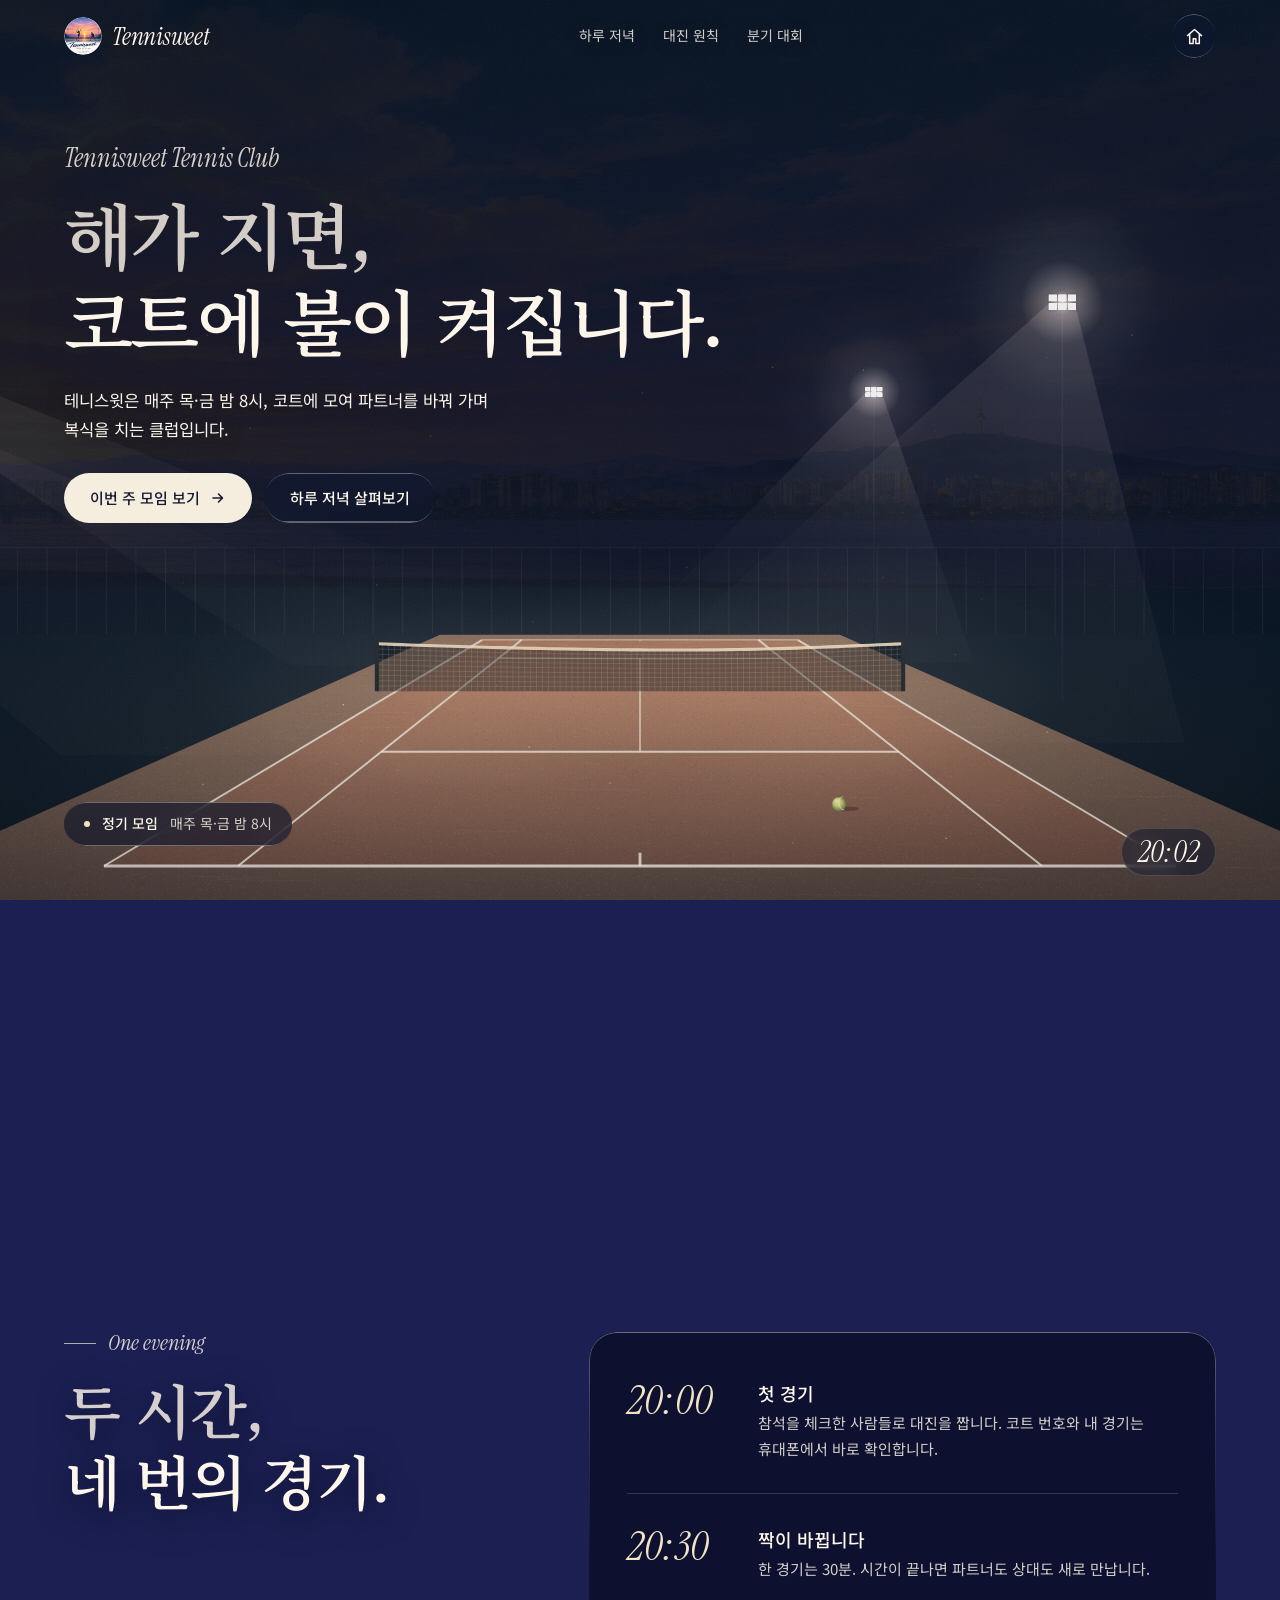
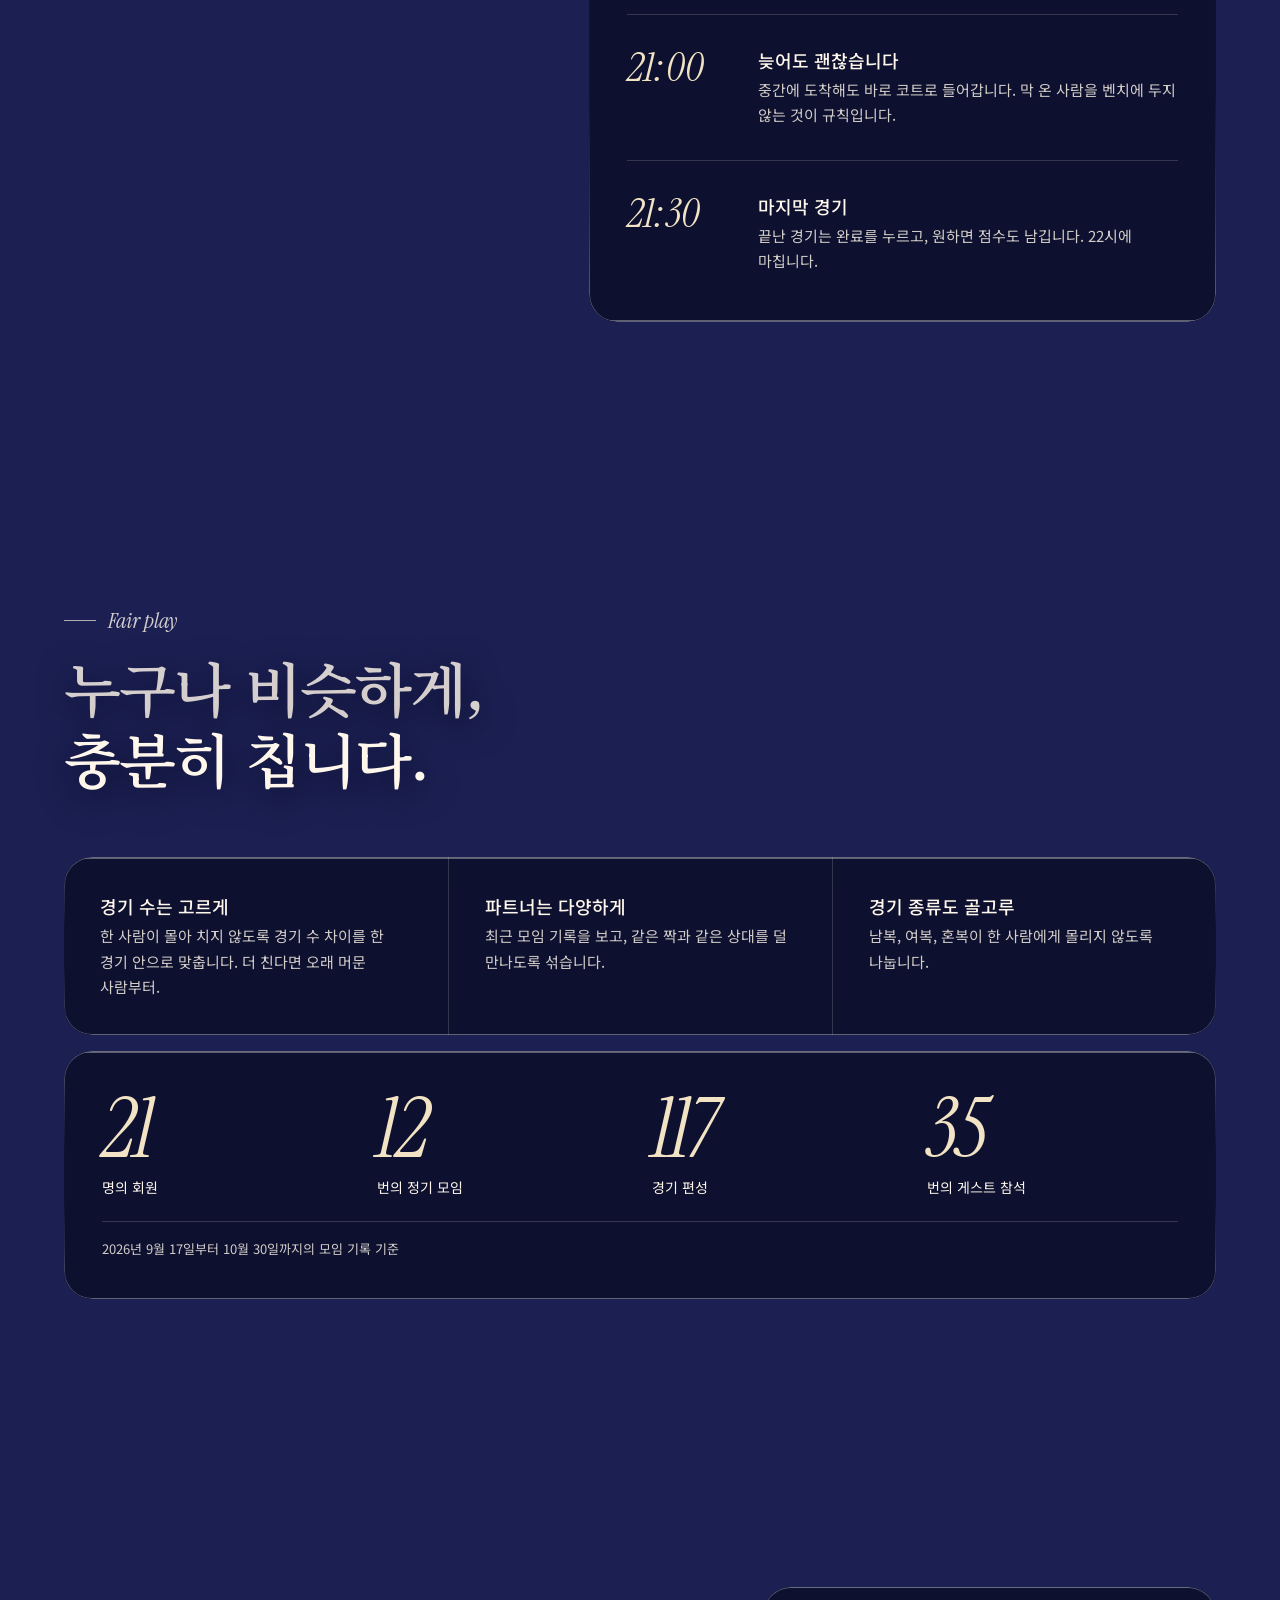
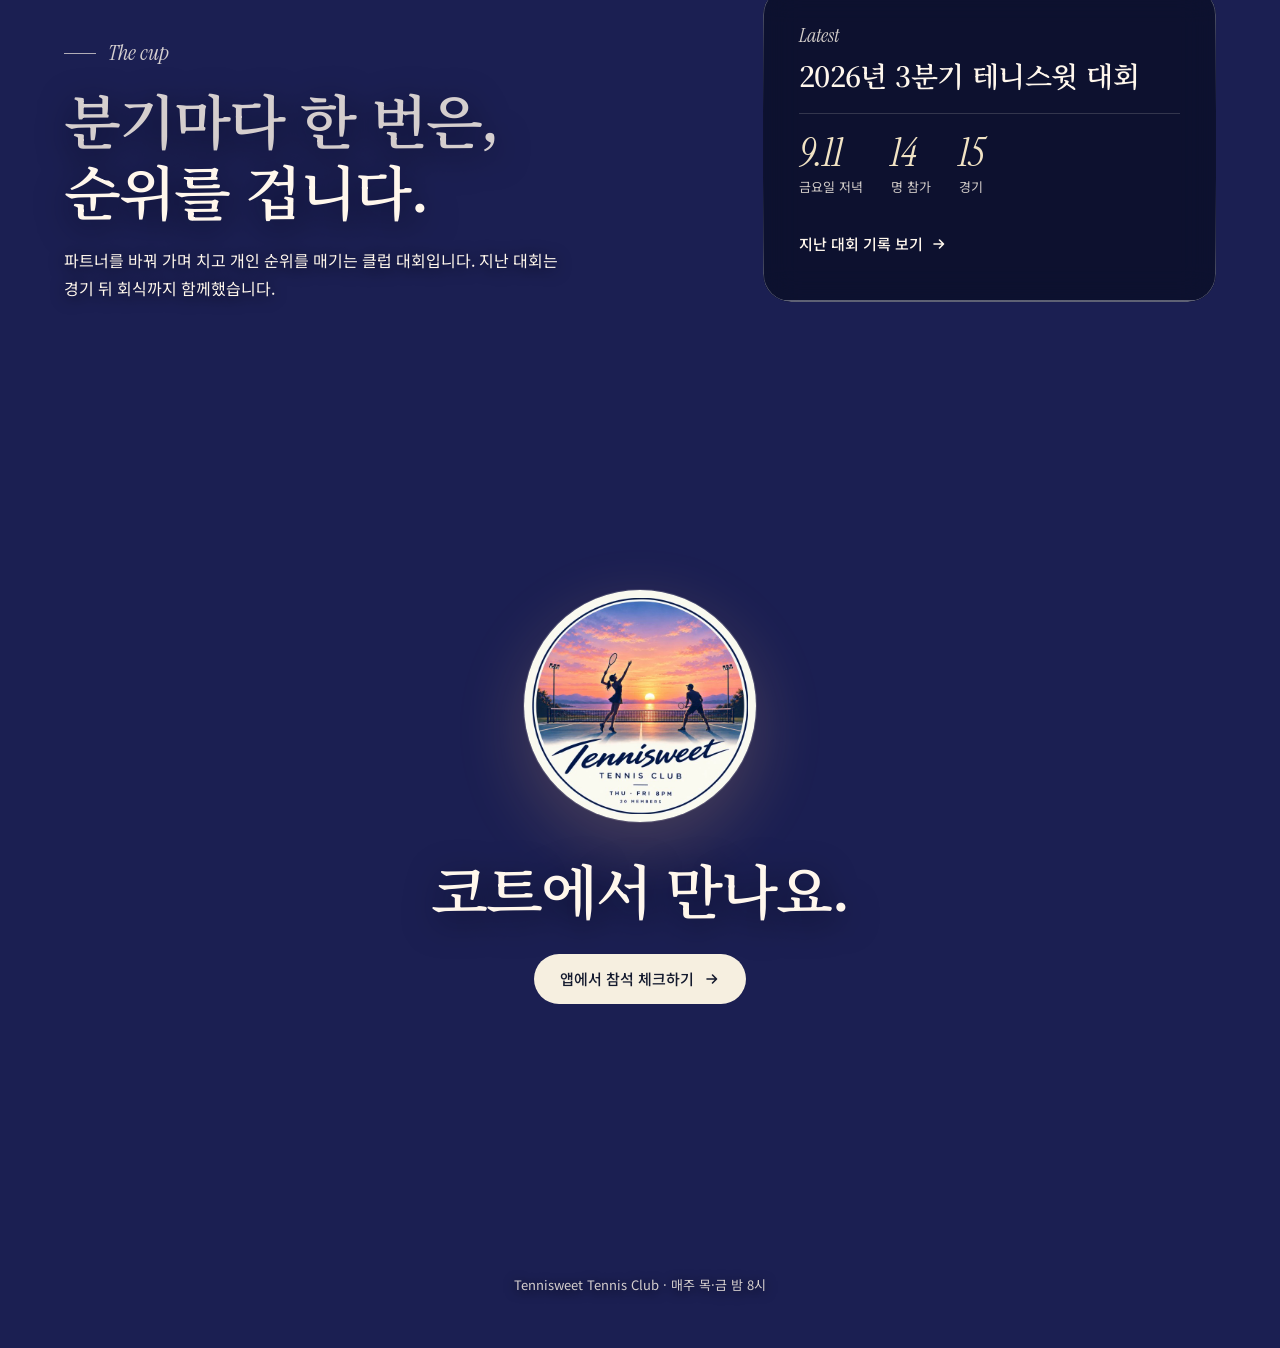
==== commit 31f42a08: "첫 화면 포스터에 클럽 소개 링크, 소개 페이지 상단을 홈 아이콘으로 Co-Authored-By: Claude Opus 5.5 <noreply@anthropic.com>" ====
--- a/club/index.html
+++ b/club/index.html
@@ -56,6 +56,9 @@
 .btn-ghost{position:relative;background:rgba(13,23,51,.42);-webkit-backdrop-filter:blur(8px);backdrop-filter:blur(8px)}
 .btn-ghost:hover{background:rgba(13,23,51,.62)}
 .nav .btn{min-height:44px;padding:9px 20px;font-size:14px}
+.nav .btn-home{width:44px;height:44px;padding:0}
+.nav .btn-home svg{width:21px;height:21px}
+.nav .btn-home:hover svg{transform:none}
 
 /* hero */
 .hero{min-height:100vh;min-height:100svh;padding:clamp(104px,16vh,168px) var(--gut) 40px;display:flex;flex-direction:column}
@@ -210,7 +213,7 @@
     <a href="#fair">대진 원칙</a>
     <a href="#cup">분기 대회</a>
   </nav>
-  <a class="btn btn-ghost" href="../">앱 열기</a>
+  <a class="btn btn-ghost btn-home" href="../" aria-label="홈" title="홈"><svg viewBox="0 0 24 24" fill="none" aria-hidden="true"><path d="M4 11l8-7 8 7M6.5 9.5V20h4v-5.5h3V20h4V9.5" stroke="currentColor" stroke-width="1.7" stroke-linecap="round" stroke-linejoin="round"/></svg></a>
 </header>
 
 <main id="top">
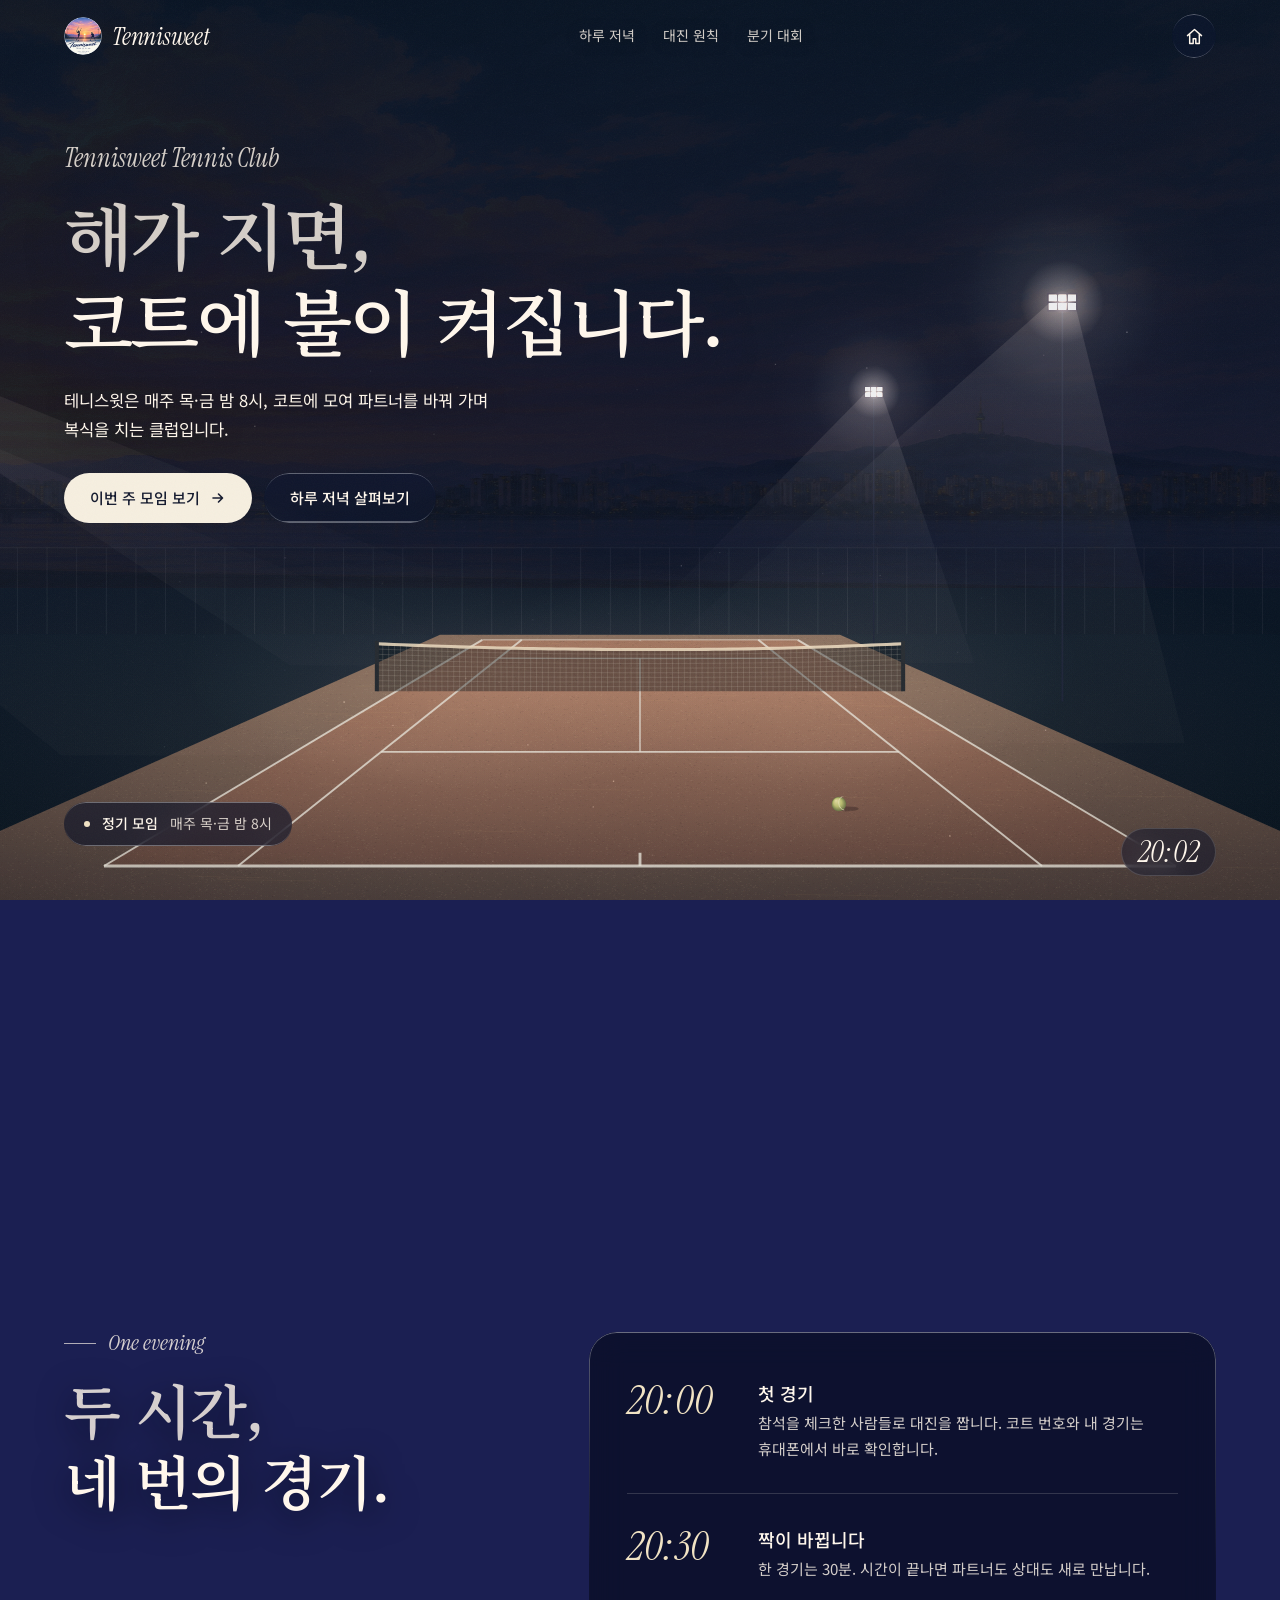
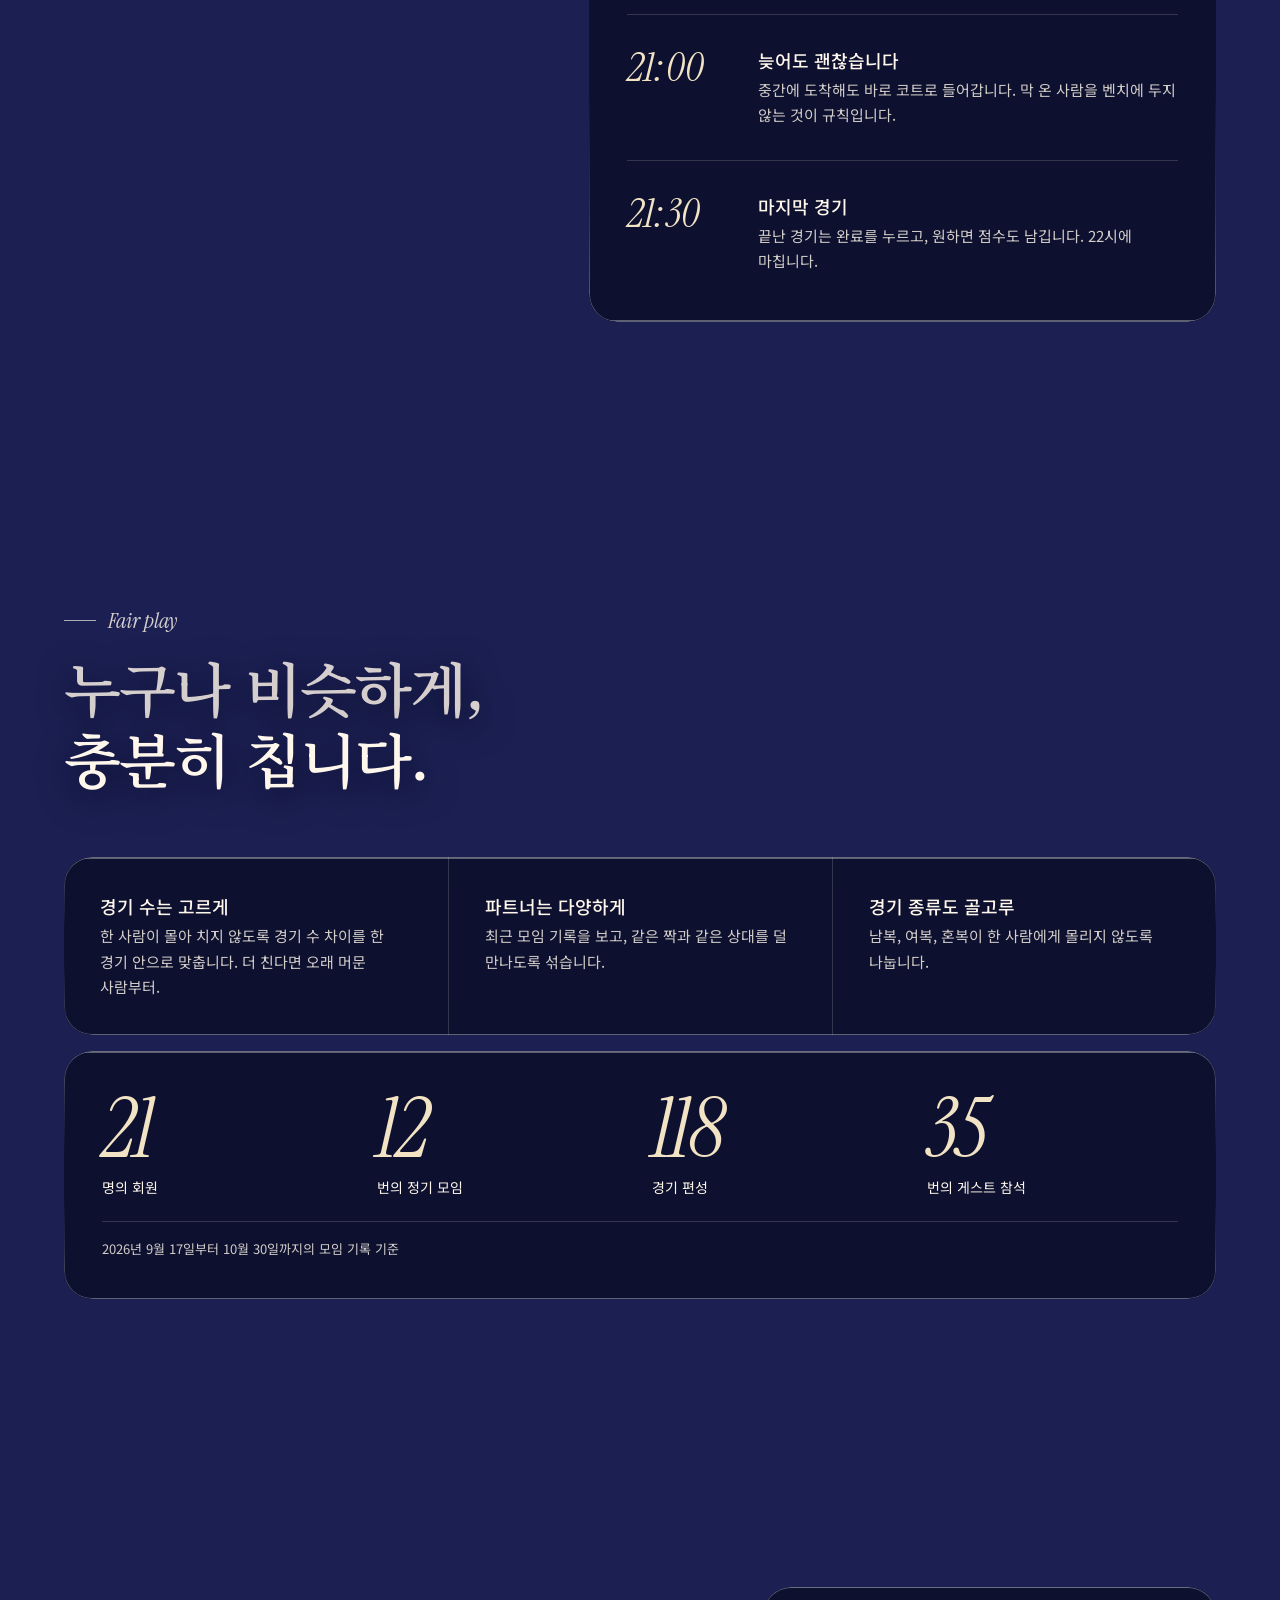
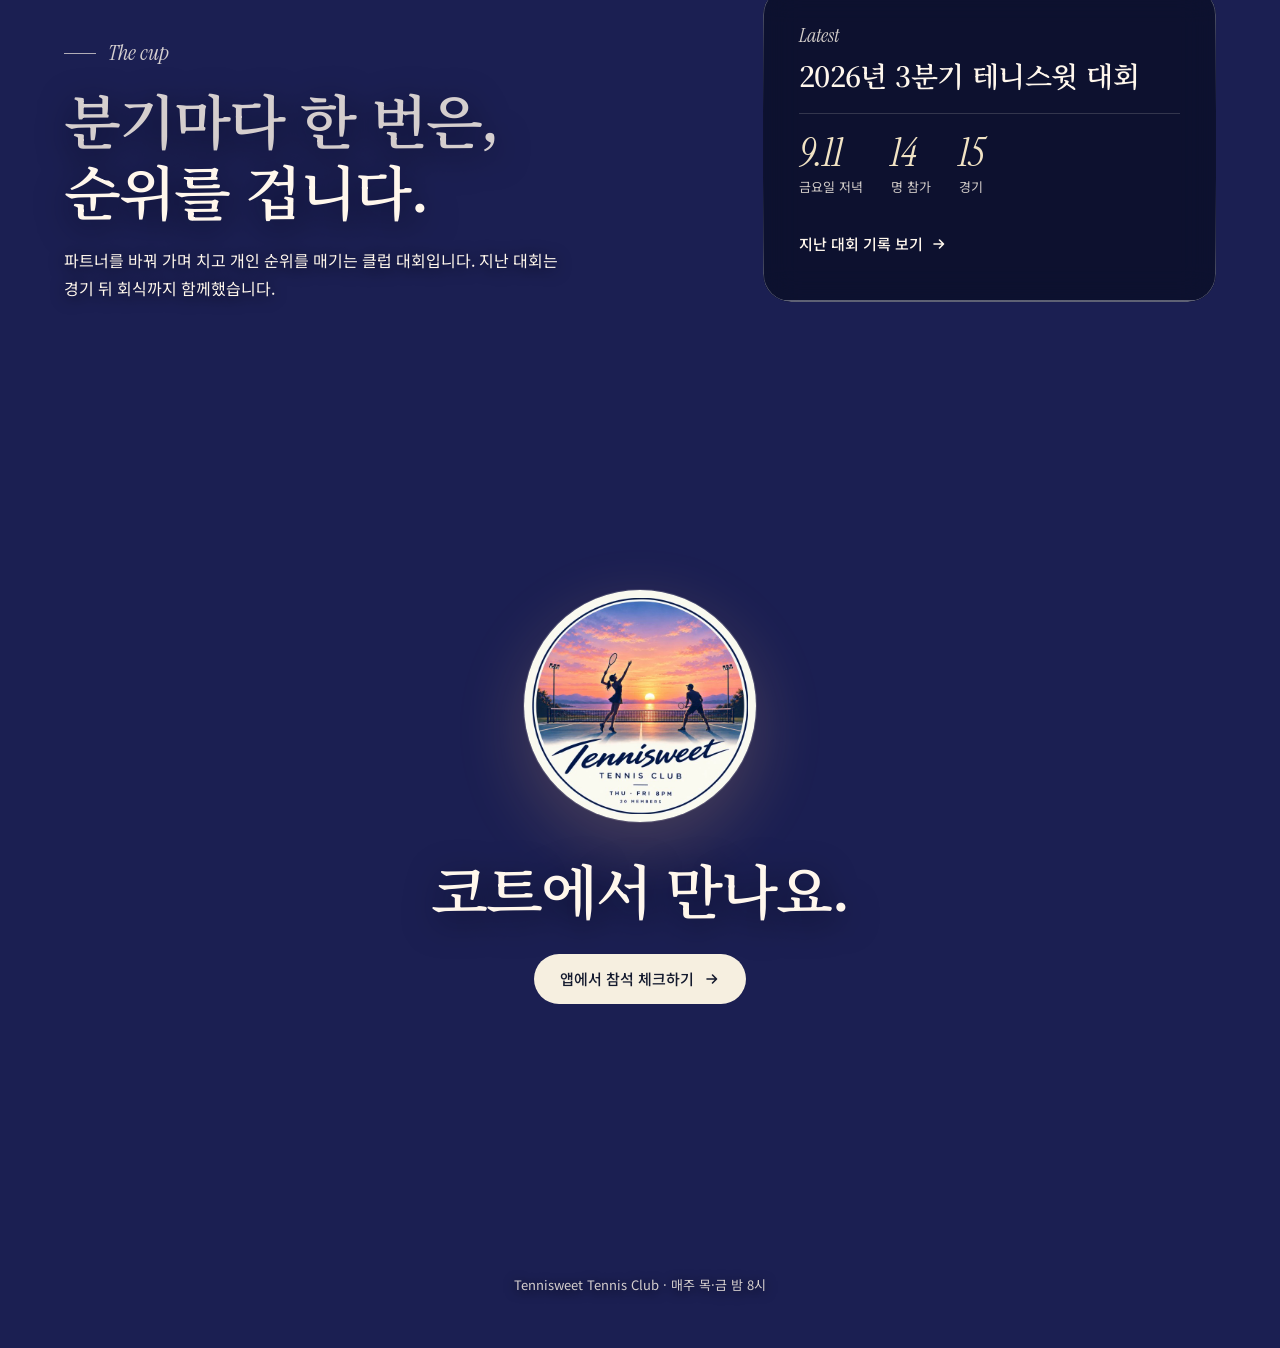
==== commit 28ce518c: "모바일 앱 상태바 겹침 수정, 소개 페이지 홈 버튼을 폰에서 오른쪽 아래로 이동 Co-Authored-By: Claude Opus 5.5 <noreply@anthropic.com>" ====
--- a/club/index.html
+++ b/club/index.html
@@ -59,6 +59,11 @@
 .nav .btn-home{width:44px;height:44px;padding:0}
 .nav .btn-home svg{width:21px;height:21px}
 .nav .btn-home:hover svg{transform:none}
+/* 폰: 엄지가 닿는 오른쪽 아래에 띄운다 */
+.home-fab{display:none;position:fixed;right:max(16px,env(safe-area-inset-right));bottom:max(20px,calc(env(safe-area-inset-bottom) + 10px));z-index:40;width:56px;height:56px;border-radius:50%;align-items:center;justify-content:center;color:var(--fg);background:rgba(9,15,38,.8);-webkit-backdrop-filter:blur(12px);backdrop-filter:blur(12px);box-shadow:0 6px 22px rgba(0,0,0,.34),inset 0 0 0 1px rgba(255,255,255,.22);transition:transform .2s var(--ease)}
+.home-fab:active{transform:scale(.94)}
+.home-fab svg{width:24px;height:24px}
+@media (max-width:760px),(max-height:520px){.home-fab{display:flex}.nav .btn-home{display:none}}
 
 /* hero */
 .hero{min-height:100vh;min-height:100svh;padding:clamp(104px,16vh,168px) var(--gut) 40px;display:flex;flex-direction:column}
@@ -156,7 +161,7 @@
   .mark{font-size:22px}
   .mark img{width:34px;height:34px}
   h1 span{white-space:normal}
-  .hero{padding-top:88px;padding-bottom:calc(24px + env(safe-area-inset-bottom))}
+  .hero{padding-top:calc(88px + env(safe-area-inset-top));padding-bottom:calc(92px + env(safe-area-inset-bottom))}
   .hero .btn-ghost{display:none}
   .cta .btn{flex:1 1 100%}
   .stats{grid-template-columns:1fr 1fr;gap:28px 16px}
@@ -168,11 +173,12 @@
   .times time{font-size:29px}
   .ticket ul{gap:22px}
   section.sec{padding-top:88px;padding-bottom:88px}
-  section.sec.close{min-height:auto;padding-top:96px;padding-bottom:44vh}
+  section.sec.close{min-height:auto;padding-top:calc(96px + env(safe-area-inset-top));padding-bottom:35vh}
+  footer{padding-right:84px;padding-left:20px;text-align:left}
 }
 @media (max-width:359px){.clock{display:none}.mark{font-size:20px}.ticket ul{gap:16px}.next b{display:none}.times li{grid-template-columns:68px 1fr}.times time{font-size:25px}}
 @media (max-width:760px) and (max-height:640px){
-  .hero{padding-top:70px;padding-bottom:12px}
+  .hero{padding-top:calc(70px + env(safe-area-inset-top));padding-bottom:84px}
   .eyebrow{display:none}
   h1{font-size:32px}
   .sub{margin-top:12px;font-size:14px;line-height:1.55}
@@ -289,6 +295,7 @@
   </section>
 </main>
 <footer>Tennisweet Tennis Club · 매주 목·금 밤 8시</footer>
+<a class="home-fab" href="../" aria-label="홈" title="홈"><svg viewBox="0 0 24 24" fill="none" aria-hidden="true"><path d="M4 11l8-7 8 7M6.5 9.5V20h4v-5.5h3V20h4V9.5" stroke="currentColor" stroke-width="1.7" stroke-linecap="round" stroke-linejoin="round"/></svg></a>
 <div class="grain" aria-hidden="true"></div>
 <div class="clock appear" style="--d:1.1s" id="clock" aria-hidden="true">19:30</div>
 
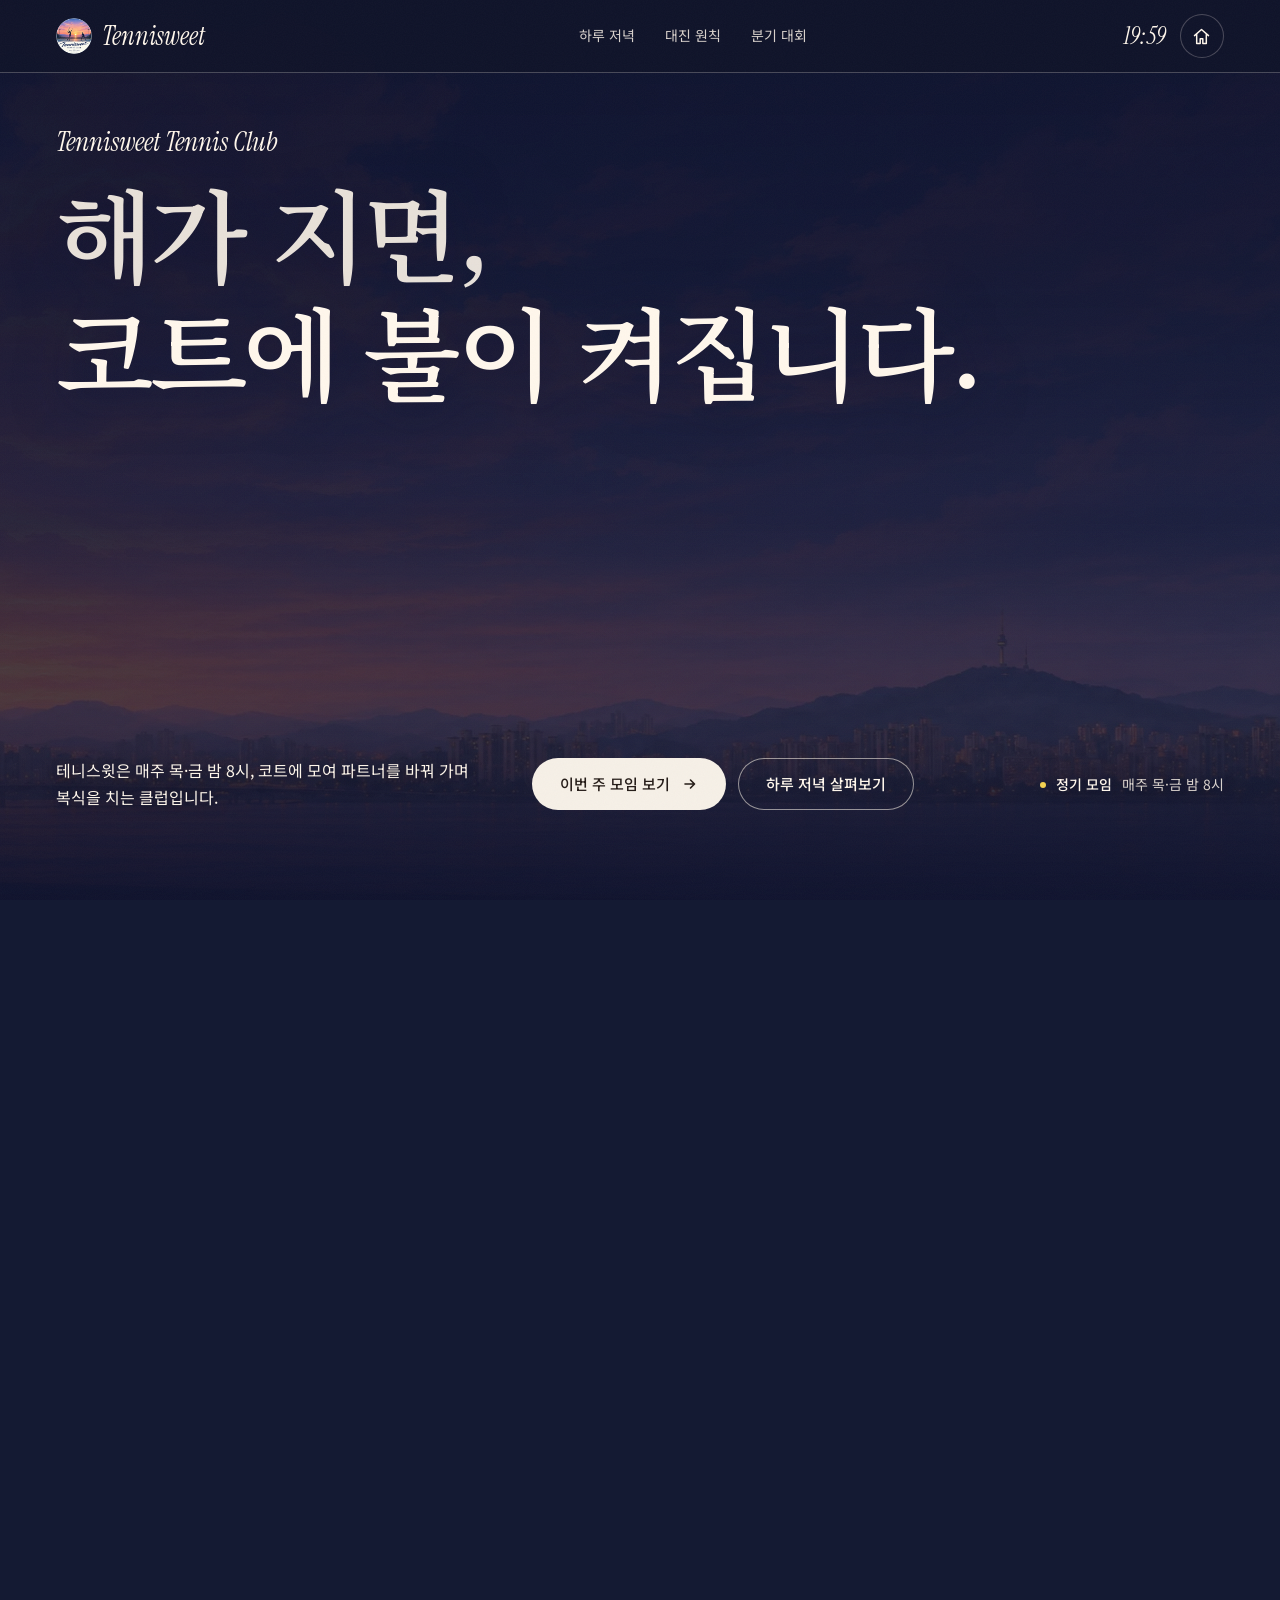
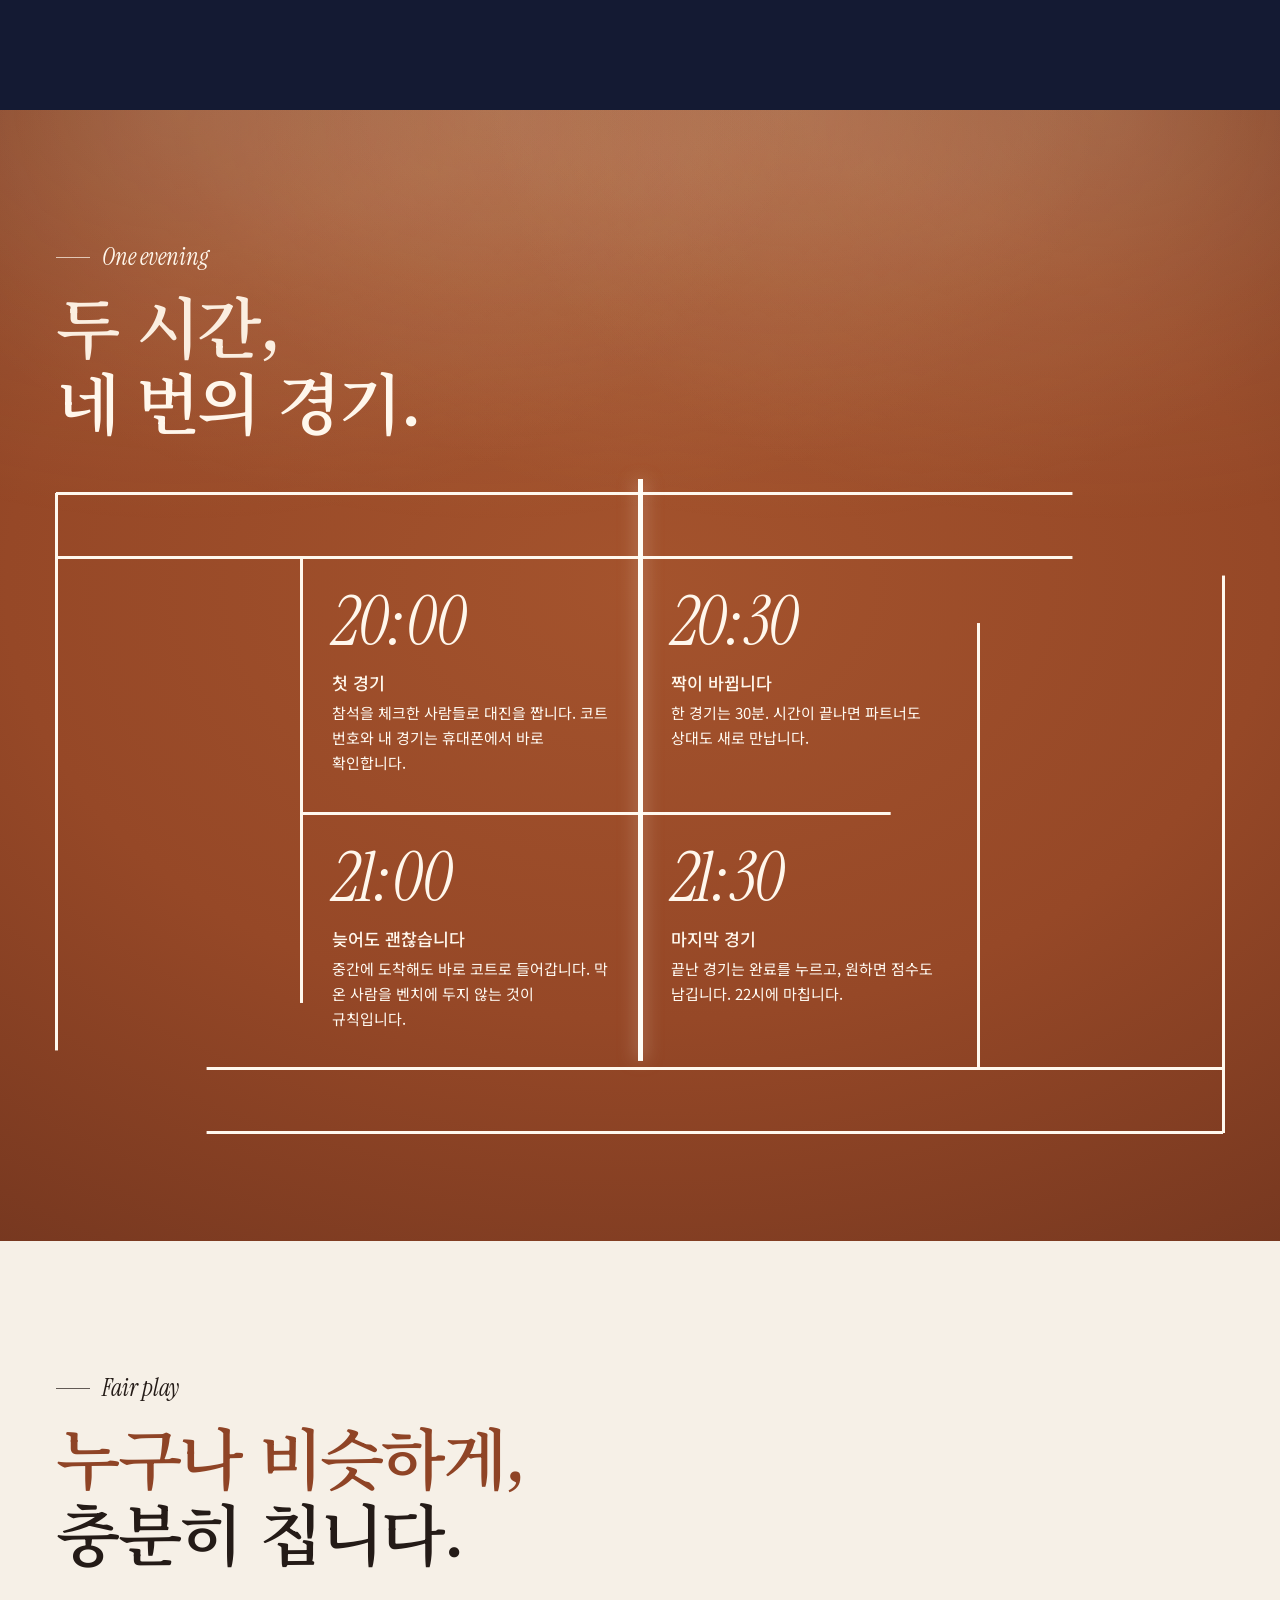
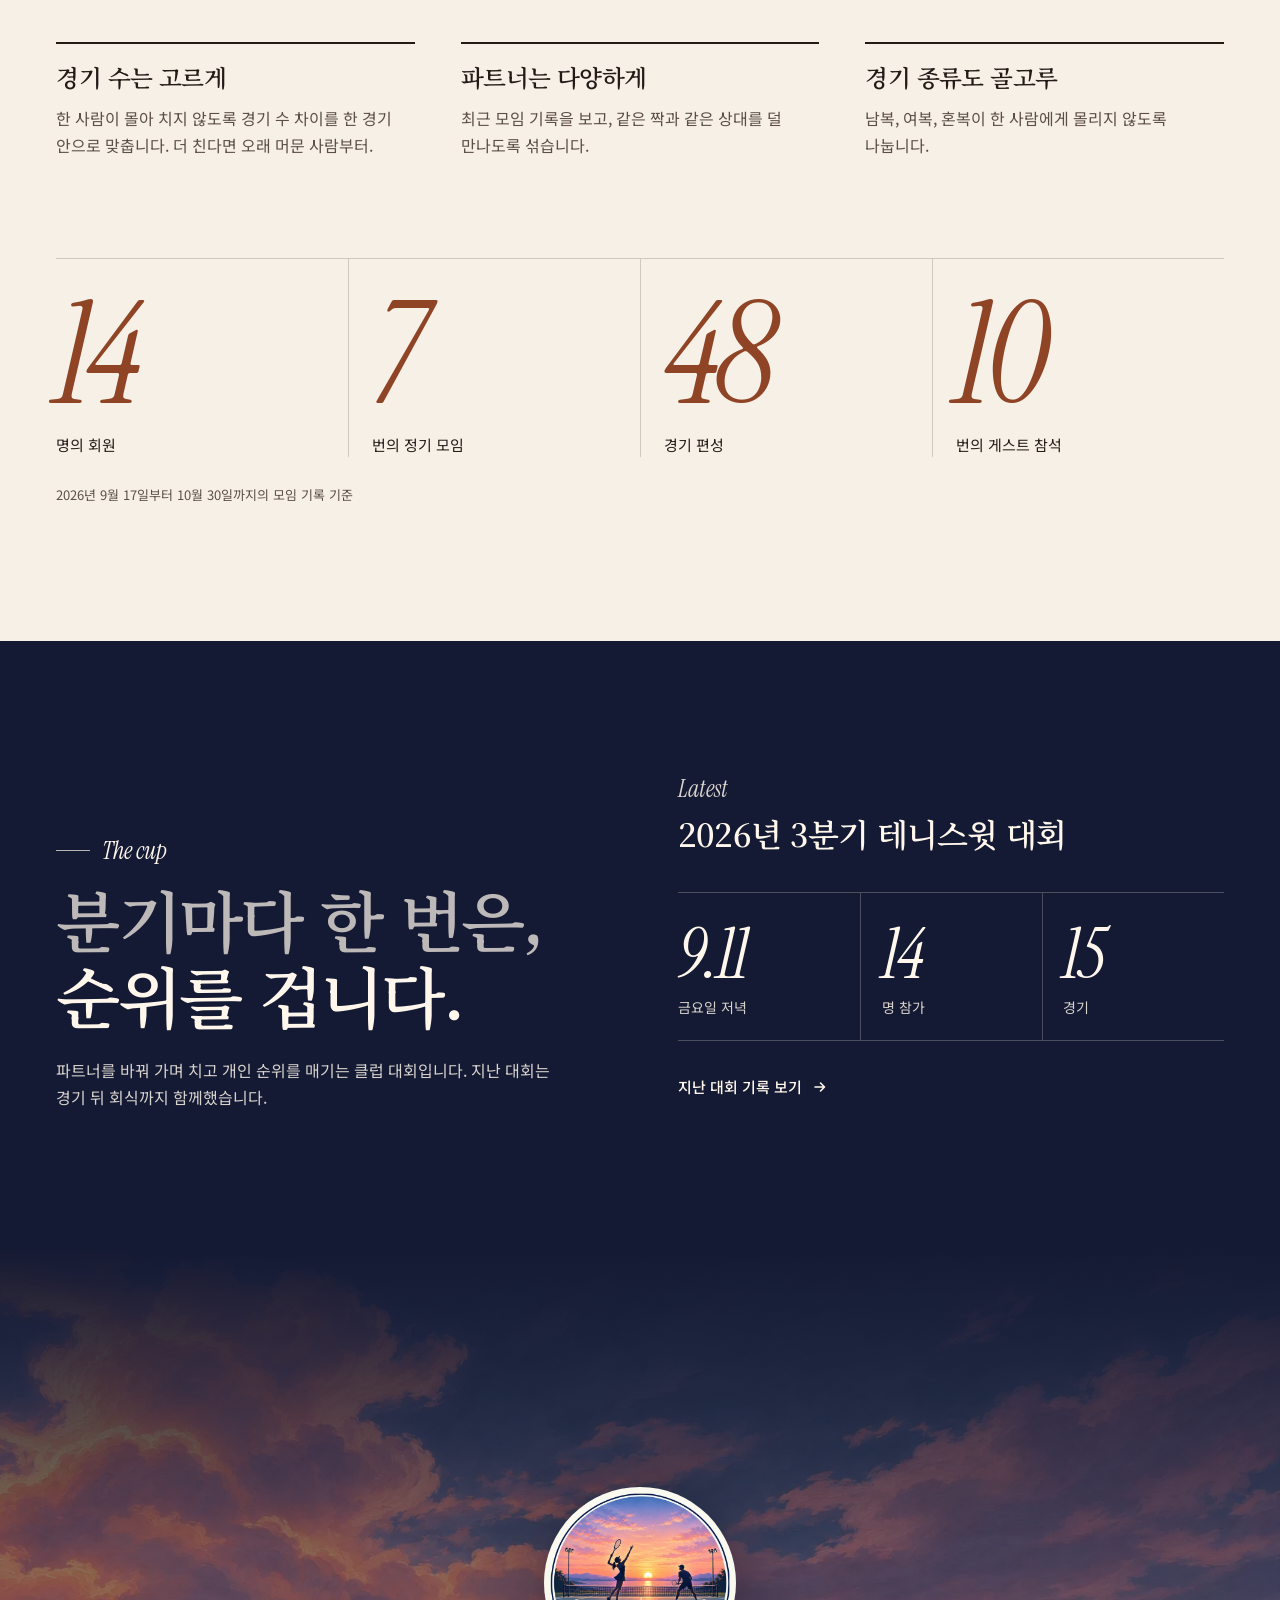
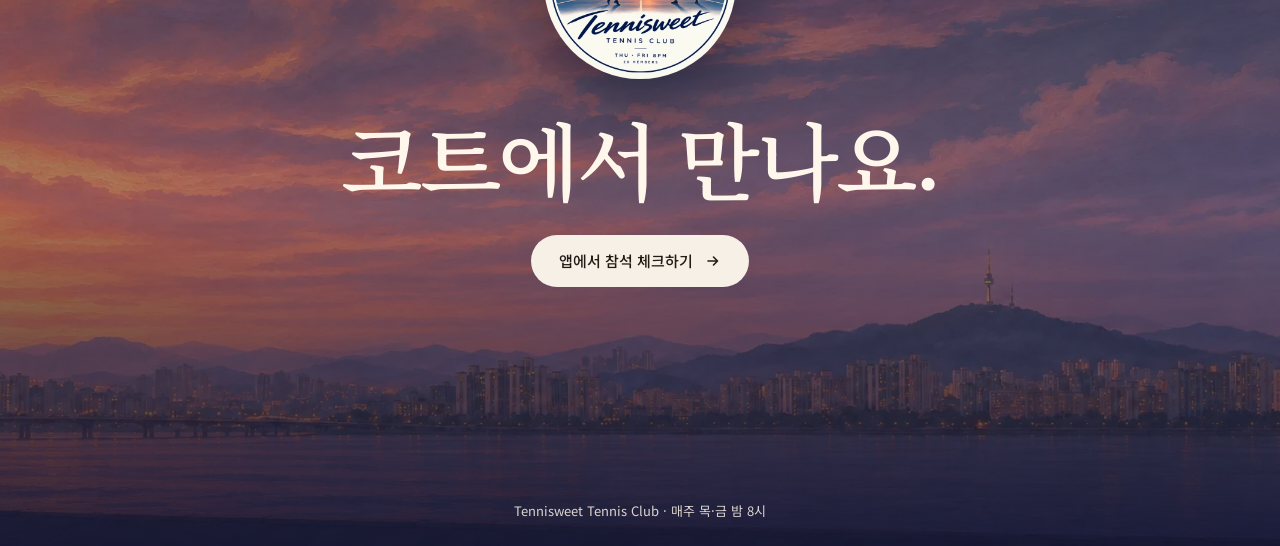
==== commit 36de5f5d: "클럽 소개 페이지 디자인 개편 (문구 유지, 해 없는 그림 한 장, 클레이 코트 구성) Co-Authored-By: Claude Opus 5.5 <noreply@anthropic." ====
--- a/club/index.html
+++ b/club/index.html
@@ -5,7 +5,7 @@
 <meta name="viewport" content="width=device-width, initial-scale=1, viewport-fit=cover">
 <title>테니스윗 테니스 클럽 — 해가 지면, 코트에 불이 켜집니다</title>
 <meta name="description" content="테니스윗은 매주 목·금 밤 8시, 코트에 모여 파트너를 바꿔 가며 복식을 치는 클럽입니다.">
-<meta name="theme-color" content="#1b1f52">
+<meta name="theme-color" content="#141a33">
 <link rel="icon" type="image/png" sizes="64x64" href="../assets/icon-64.png">
 <link rel="apple-touch-icon" sizes="180x180" href="../assets/icon-180.png">
 <meta property="og:type" content="website">
@@ -19,187 +19,206 @@
 <link rel="preconnect" href="https://fonts.gstatic.com" crossorigin>
 <link href="https://fonts.googleapis.com/css2?family=Instrument+Serif:ital@1&family=Noto+Sans+KR:wght@400;500&family=Noto+Serif+KR:wght@600&display=swap" rel="stylesheet">
 <style>
-html,body{background:#1b1f52;color:#fff7ec}
+html,body{background:#141a33;color:#fff7ec}
 :root{
-  --fg:#fff7ec;--fg80:rgba(255,247,236,.82);--fg60:rgba(255,247,236,.66);--line:rgba(255,247,236,.16);
-  --ink:#141a2e;--ball:#f1e3c4;
+  --fg:#fff7ec;--fg80:rgba(255,247,236,.84);--fg60:rgba(255,247,236,.68);--hair:rgba(255,247,236,.24);
+  --night:#141a33;--clay:#a4532f;--paper:#f6f0e7;--ink:#241b17;--ink70:#5d4f47;--inkhair:rgba(36,27,23,.18);--clayink:#8f4426;
   --serif:"Noto Serif KR","Apple SD Gothic Neo",serif;
   --sans:"Noto Sans KR","Apple SD Gothic Neo",system-ui,sans-serif;
   --latin:"Instrument Serif",Georgia,serif;
-  --gut:clamp(20px,5vw,72px);
-  --ease:cubic-bezier(.22,1,.36,1);
+  --gut:clamp(20px,4.4vw,72px);
+  --expo:cubic-bezier(.16,1,.3,1);
+  --p:0;--lit:1;--draw:1;
 }
 *{box-sizing:border-box}
 html{scroll-behavior:smooth;overflow-x:clip;-webkit-text-size-adjust:100%}
 body{margin:0;font:400 16px/1.7 var(--sans);overflow-x:clip;-webkit-font-smoothing:antialiased;word-break:keep-all}
-::selection{background:rgba(241,227,196,.3)}
+::selection{background:rgba(164,83,47,.4)}
 a{color:inherit;text-decoration:none}
-:focus-visible{outline:2px solid var(--ball);outline-offset:3px;border-radius:8px}
-#scene{position:fixed;top:0;left:0;width:100%;height:100vh;height:100lvh;z-index:0;display:block}
-main,.nav,.clock{position:relative;z-index:10}
-
-/* nav */
-.nav{position:fixed;top:0;left:0;right:0;z-index:30;display:flex;align-items:center;justify-content:space-between;gap:16px;padding:max(14px,env(safe-area-inset-top)) var(--gut) 14px;border-bottom:1px solid transparent;transition:background .3s,border-color .3s}
-.nav.solid{background:rgba(7,12,30,.78);-webkit-backdrop-filter:blur(14px);backdrop-filter:blur(14px);border-bottom-color:var(--line)}
-.mark{display:flex;align-items:center;gap:10px;min-height:44px;font:italic 400 25px/1 var(--latin);letter-spacing:-.01em;text-shadow:0 2px 16px rgba(0,0,0,.3)}
-.mark img{width:38px;height:38px;border-radius:50%;display:block}
-.nav-links{display:flex;gap:28px;font-size:14px;color:var(--fg80);text-shadow:0 2px 16px rgba(0,0,0,.35)}
+:focus-visible{outline:2px solid currentColor;outline-offset:3px;border-radius:6px}
+h1,h2,h3,p,ol,ul,dl,dd{margin:0;padding:0}
+ol,ul{list-style:none}
+.grain{position:fixed;inset:0;z-index:100;pointer-events:none;opacity:.4;background-size:200px 200px;
+  background-image:url("data:image/svg+xml,%3Csvg xmlns='http://www.w3.org/2000/svg' width='200' height='200'%3E%3Cfilter id='n'%3E%3CfeTurbulence type='fractalNoise' baseFrequency='0.9' numOctaves='4' stitchTiles='stitch'/%3E%3C/filter%3E%3Crect width='100%25' height='100%25' filter='url(%23n)' opacity='0.08'/%3E%3C/svg%3E")}
+
+/* 등장 */
+.appear{animation:in-soft 1.5s var(--expo) var(--d,.08s) both}
+.appear.is-in{animation:none;opacity:1;transform:none}
+@keyframes in-soft{from{opacity:0;transform:translateY(14px)}}
+.ml{display:block;overflow:hidden;padding:.06em .15em .14em;margin:-.06em -.15em -.14em}
+.ml>span{display:block;animation:ml-up 1.6s var(--expo) both;animation-delay:calc(.35s + var(--i)*.2s)}
+@keyframes ml-up{from{transform:translateY(112%)}}
+.js .rv{opacity:0;transform:translateY(26px);transition:opacity 1s var(--expo),transform 1s var(--expo);transition-delay:calc(var(--i,0)*90ms)}
+.js .rv.in{opacity:1;transform:none}
+
+/* 상단 */
+.nav{position:fixed;top:0;left:0;right:0;z-index:30;display:flex;align-items:center;justify-content:space-between;gap:16px;padding:max(14px,env(safe-area-inset-top)) var(--gut) 14px;border-bottom:1px solid transparent;transition:background .35s,border-color .35s}
+.nav.solid{background:rgba(16,20,42,.95);-webkit-backdrop-filter:blur(14px);backdrop-filter:blur(14px);border-bottom-color:var(--hair)}
+.mark{display:flex;align-items:center;gap:10px;min-height:44px;font:italic 400 26px/1 var(--latin)}
+.mark img{width:36px;height:36px;border-radius:50%;display:block}
+.nav-links{display:flex;gap:30px;font-size:14px;color:var(--fg80)}
 .nav-links a{position:relative;padding:8px 0}
-.nav-links a::after{content:"";position:absolute;left:0;right:0;bottom:4px;height:1px;background:currentColor;transform:scaleX(0);transform-origin:left;transition:transform .3s var(--ease)}
+.nav-links a::after{content:"";position:absolute;left:0;right:0;bottom:4px;height:1px;background:currentColor;transform:scaleX(0);transform-origin:left;transition:transform .4s var(--expo)}
 .nav-links a:hover::after{transform:scaleX(1)}
-
-/* buttons */
-.btn{display:inline-flex;align-items:center;justify-content:center;gap:10px;min-height:48px;padding:12px 26px;border-radius:999px;font-size:15px;font-weight:500;transition:transform .2s var(--ease),background .2s,border-color .2s}
-.btn:hover{transform:translateY(-2px)}.btn:active{transform:scale(.97)}
-.btn svg{width:16px;height:16px;flex:none;transition:transform .25s var(--ease)}.btn:hover svg{transform:translateX(3px)}
-.btn-solid{background:#f6efe0;color:var(--ink)}
-.btn-ghost{position:relative;background:rgba(13,23,51,.42);-webkit-backdrop-filter:blur(8px);backdrop-filter:blur(8px)}
-.btn-ghost:hover{background:rgba(13,23,51,.62)}
-.nav .btn{min-height:44px;padding:9px 20px;font-size:14px}
-.nav .btn-home{width:44px;height:44px;padding:0}
-.nav .btn-home svg{width:21px;height:21px}
-.nav .btn-home:hover svg{transform:none}
-/* 폰: 엄지가 닿는 오른쪽 아래에 띄운다 */
-.home-fab{display:none;position:fixed;right:max(16px,env(safe-area-inset-right));bottom:max(20px,calc(env(safe-area-inset-bottom) + 10px));z-index:40;width:56px;height:56px;border-radius:50%;align-items:center;justify-content:center;color:var(--fg);background:rgba(9,15,38,.8);-webkit-backdrop-filter:blur(12px);backdrop-filter:blur(12px);box-shadow:0 6px 22px rgba(0,0,0,.34),inset 0 0 0 1px rgba(255,255,255,.22);transition:transform .2s var(--ease)}
-.home-fab:active{transform:scale(.94)}
+.ico{display:inline-flex;align-items:center;justify-content:center;width:44px;height:44px;border-radius:50%;box-shadow:inset 0 0 0 1px var(--hair);transition:background .25s}
+.ico:hover{background:rgba(255,247,236,.14)}
+.ico svg{width:21px;height:21px}
+.home-fab{display:none;position:fixed;right:max(16px,env(safe-area-inset-right));bottom:max(20px,calc(env(safe-area-inset-bottom) + 10px));z-index:40;width:56px;height:56px;border-radius:50%;align-items:center;justify-content:center;color:var(--fg);background:rgba(16,20,42,.88);-webkit-backdrop-filter:blur(12px);backdrop-filter:blur(12px);box-shadow:0 6px 22px rgba(0,0,0,.32),inset 0 0 0 1px rgba(255,255,255,.22)}
 .home-fab svg{width:24px;height:24px}
-@media (max-width:760px),(max-height:520px){.home-fab{display:flex}.nav .btn-home{display:none}}
-
-/* hero */
-.hero{min-height:100vh;min-height:100svh;padding:clamp(104px,16vh,168px) var(--gut) 40px;display:flex;flex-direction:column}
-.eyebrow{font:italic 400 clamp(20px,2vw,26px)/1.2 var(--latin);color:var(--fg80);margin:0 0 18px}
-h1,h2{font-family:var(--serif);font-weight:600;letter-spacing:-.035em;margin:0}
-h1{font-size:clamp(38px,5.6vw,92px);line-height:1.14;filter:drop-shadow(0 10px 26px rgba(14,12,50,.45))}
+.clock{position:fixed;right:calc(var(--gut) + 58px);top:max(24px,calc(env(safe-area-inset-top) + 10px));z-index:31;font:italic 400 24px/1 var(--latin);font-variant-numeric:tabular-nums;color:var(--fg)}
+
+/* 버튼 */
+.btn{display:inline-flex;align-items:center;justify-content:center;gap:12px;min-height:52px;padding:13px 28px;border-radius:999px;font-size:15px;font-weight:500;transition:background .25s,color .25s,box-shadow .25s}
+.btn svg{width:16px;height:16px;flex:none;transition:transform .4s var(--expo)}
+.btn:hover svg{transform:translateX(4px)}
+.btn-solid{background:var(--paper);color:var(--ink)}
+.btn-solid:hover{background:#fff}
+.btn-line{box-shadow:inset 0 0 0 1px rgba(255,247,236,.55);color:var(--fg)}
+.btn-line:hover{background:rgba(255,247,236,.14)}
+
+/* 1. 노을에서 밤으로: 화면을 붙잡아 두고 그림이 바뀐다 */
+.stage{position:relative;height:190vh;height:190svh}
+.hero{position:sticky;top:0;height:100vh;height:100svh;overflow:hidden;display:flex;flex-direction:column;justify-content:space-between;padding:clamp(92px,14vh,132px) var(--gut) clamp(76px,10vh,104px)}
+.sky{position:absolute;inset:-2%;width:104%;height:104%;object-fit:cover;object-position:60% 100%;transform:scale(calc(1.05 - var(--p)*.05));will-change:transform}
+.dark{position:absolute;inset:0;background:linear-gradient(180deg,#0c1130 0%,#111838 58%,rgba(17,24,56,.62) 80%,#0c1130 100%);opacity:clamp(0,calc((var(--p) - .06)*1.3),.88)}
+.scrim{position:absolute;inset:0;background:linear-gradient(180deg,rgba(14,18,44,.78) 0%,rgba(14,18,44,.5) 30%,rgba(14,18,44,.12) 54%,rgba(14,18,44,.3) 72%,rgba(14,18,44,.82) 100%)}
+.hero-top,.hero-foot{position:relative;z-index:2;opacity:clamp(0,calc(1 - (var(--p) - .34)*4.5),1);transform:translateY(calc(var(--p)*-34px))}
+.eyebrow{font:italic 400 clamp(21px,2.1vw,30px)/1.2 var(--latin);color:var(--fg);margin-bottom:clamp(10px,2vh,20px)}
+h1{font-family:var(--serif);font-weight:600;font-size:clamp(46px,7.9vw,136px);line-height:1.1;letter-spacing:-.045em;filter:drop-shadow(0 6px 26px rgba(12,12,40,.5))}
 h1 span{white-space:nowrap}
-.sub{max-width:29rem;margin:26px 0 0;font-size:clamp(16px,1.3vw,18px);color:var(--fg);text-shadow:0 2px 18px rgba(14,12,50,.6)}
-.cta{display:flex;flex-wrap:wrap;gap:12px;margin-top:30px}
-.next{margin-top:auto;align-self:flex-start;display:inline-flex;align-items:center;gap:12px;min-height:44px;padding:10px 20px;border-radius:999px;font-size:14px;background:rgba(9,15,38,.62);-webkit-backdrop-filter:blur(12px);backdrop-filter:blur(12px);position:relative}
-.next i{width:6px;height:6px;border-radius:50%;background:var(--ball);flex:none}
+.dim{color:rgba(255,247,236,.9)}
+.hero-foot{display:grid;grid-template-columns:minmax(0,27rem) auto 1fr;align-items:end;gap:clamp(20px,3.4vw,56px)}
+.sub{font-size:clamp(16px,1.25vw,18px);line-height:1.65;text-shadow:0 1px 14px rgba(10,12,34,.7)}
+.cta{display:flex;flex-wrap:wrap;gap:12px}
+.next{justify-self:end;display:flex;align-items:center;gap:10px;padding-bottom:13px;font-size:14px;text-align:right;text-shadow:0 1px 12px rgba(10,12,34,.8)}
+.next i{width:6px;height:6px;border-radius:50%;background:#f3d250;flex:none}
 .next b{font-weight:500;white-space:nowrap}
 .next span{color:var(--fg80)}
-.appear{animation:in-soft 1.5s cubic-bezier(.16,1,.3,1) var(--d,.08s) both}
-.appear.is-in{animation:none;opacity:1;transform:none}
-@keyframes in-soft{from{opacity:0;transform:translateY(14px)}}
-/* 제목 줄: 틀 안에서 올라온다. 글자 아래가 잘리지 않게 틀에 여유를 둔다 */
-.ml{display:block;overflow:hidden;padding:.06em .15em .14em;margin:-.06em -.15em -.14em}
-.ml>span{display:block;animation:ml-up 1.5s cubic-bezier(.16,1,.3,1) both;animation-delay:calc(.45s + var(--i)*.22s)}
-@keyframes ml-up{from{transform:translateY(110%)}}
-.dim{color:rgba(255,247,236,.82)}
-
-/* sections */
-section.sec{padding:clamp(96px,16vh,176px) var(--gut);max-width:1320px;margin:0 auto}
-.label{display:flex;align-items:center;gap:12px;font:italic 400 22px/1 var(--latin);color:var(--fg80);margin:0 0 20px}
-.label::before{content:"";width:32px;height:1px;background:var(--fg60)}
-h2{font-size:clamp(34px,4.6vw,68px);line-height:1.2;text-shadow:0 8px 34px rgba(4,8,24,.75)}
-.panel{position:relative;overflow:hidden;background:rgba(7,12,30,.66);-webkit-backdrop-filter:blur(16px);backdrop-filter:blur(16px);border-radius:28px;box-shadow:inset 0 1px 1px rgba(255,255,255,.08)}
-.panel::before,.next::before,.btn-ghost::before{content:"";position:absolute;inset:0;border-radius:inherit;padding:1.4px;pointer-events:none;
-  background:linear-gradient(180deg,rgba(255,255,255,.34) 0%,rgba(255,255,255,.12) 20%,rgba(255,255,255,0) 40%,rgba(255,255,255,0) 60%,rgba(255,255,255,.12) 80%,rgba(255,255,255,.34) 100%);
-  -webkit-mask:linear-gradient(#fff 0 0) content-box,linear-gradient(#fff 0 0);-webkit-mask-composite:xor;
-  mask:linear-gradient(#fff 0 0) content-box,linear-gradient(#fff 0 0);mask-composite:exclude}
-.grain{position:fixed;inset:0;z-index:100;pointer-events:none;opacity:.4;background-size:200px 200px;
-  background-image:url("data:image/svg+xml,%3Csvg xmlns='http://www.w3.org/2000/svg' width='200' height='200'%3E%3Cfilter id='n'%3E%3CfeTurbulence type='fractalNoise' baseFrequency='0.9' numOctaves='4' stitchTiles='stitch'/%3E%3C/filter%3E%3Crect width='100%25' height='100%25' filter='url(%23n)' opacity='0.08'/%3E%3C/svg%3E")}
-
-/* evening */
-/* 위 여백 = 조명이 켜지는 빈 하늘 구간. 메뉴로 이동할 때는 여백을 건너뛴다 */
-section.sec.evening{padding-top:clamp(200px,48vh,520px);scroll-margin-top:calc(-48vh + 110px)}
-.evening{display:grid;grid-template-columns:5fr 7fr;gap:clamp(32px,6vw,96px);align-items:start}
-.evening .head{position:sticky;top:22vh}
-.times{list-style:none;margin:0;padding:clamp(8px,1.4vw,16px) clamp(22px,3vw,40px)}
-.times li{display:grid;grid-template-columns:clamp(86px,9vw,124px) 1fr;gap:16px;padding:clamp(22px,2.6vw,32px) 0;border-top:1px solid var(--line)}
-.times li:first-child{border-top:0}
-.times time{font:italic 400 clamp(32px,3.2vw,46px)/1 var(--latin);color:var(--ball);font-variant-numeric:tabular-nums}
-.times h3,.rules h3{margin:0 0 4px;font-size:18px;font-weight:500;line-height:1.45}
-.times p,.rules p{margin:0;font-size:15px;color:var(--fg80)}
-
-/* fair */
-.fair-head{max-width:46rem}
-.rules{display:grid;grid-template-columns:repeat(3,1fr);margin-top:clamp(36px,5vw,64px)}
-.rules>div{padding:clamp(24px,2.8vw,36px)}
-.rules>div+div{border-left:1px solid var(--line)}
-.stats-wrap{margin-top:16px;padding:clamp(26px,3vw,40px)}
-.stats{display:grid;grid-template-columns:repeat(4,1fr);gap:24px;margin:0}
-.stats div{margin:0}
-.stats dd{margin:0;font:italic 400 clamp(56px,6.4vw,96px)/.95 var(--latin);color:var(--ball);letter-spacing:-.02em;font-variant-numeric:tabular-nums}
-.stats dt{font-size:14px;color:var(--fg);margin-top:8px}
-.basis{margin:22px 0 0;padding-top:16px;border-top:1px solid var(--line);font-size:13px;color:var(--fg80)}
-
-/* cup */
-.cup{display:grid;grid-template-columns:7fr 5fr;gap:clamp(28px,5vw,72px);align-items:end}
-.cup .label{margin:0 0 20px;color:var(--fg80);max-width:none;text-shadow:none}
-.cup p{max-width:32rem;color:var(--fg);margin:22px 0 0;text-shadow:0 2px 16px rgba(4,8,24,.9)}
-.ticket{padding:clamp(24px,3vw,36px)}
-.ticket small{display:block;font:italic 400 20px/1.2 var(--latin);color:var(--fg80)}
-.ticket strong{display:block;font:600 clamp(22px,2.2vw,28px)/1.35 var(--serif);letter-spacing:-.02em;margin:10px 0 18px}
-.ticket ul{list-style:none;display:flex;gap:28px;margin:0 0 24px;padding:18px 0 0;border-top:1px solid var(--line)}
-.ticket li{font-size:13px;color:var(--fg80)}
-.ticket li b{display:block;font:italic 400 40px/1 var(--latin);color:var(--ball);margin-bottom:4px}
-.link{display:inline-flex;align-items:center;min-height:44px;gap:8px;font-size:15px;font-weight:500}
-.link svg{width:16px;height:16px;transition:transform .25s var(--ease)}.link:hover svg{transform:translateX(3px)}
-
-/* close */
-.close{min-height:92vh;display:flex;flex-direction:column;align-items:center;text-align:center;padding-top:clamp(72px,12vh,140px)}
-.crest{width:clamp(168px,19vw,232px);height:auto;aspect-ratio:1;border-radius:50%;display:block;box-shadow:0 0 0 1px var(--line),0 24px 70px rgba(255,190,120,.2)}
-.close h2{margin-top:32px}
-.close .cta{justify-content:center}
-footer{position:relative;z-index:10;padding:0 var(--gut) max(52px,calc(env(safe-area-inset-bottom) + 40px));text-align:center;font-size:13px;color:var(--fg80);text-shadow:0 2px 12px rgba(4,8,24,.9)}
-
-/* clock */
-.clock{position:fixed;right:var(--gut);bottom:max(24px,env(safe-area-inset-bottom));z-index:20;font:italic 400 30px/1 var(--latin);font-variant-numeric:tabular-nums;color:var(--fg);padding:8px 16px;border-radius:999px;background:rgba(9,15,38,.5);-webkit-backdrop-filter:blur(10px);backdrop-filter:blur(10px);border:1px solid var(--line)}
-
-/* reveal: 스크립트가 켜졌을 때만 숨긴다 */
-.js .rv{opacity:0;transform:translateY(28px);transition:opacity .8s var(--ease),transform .8s var(--ease);transition-delay:calc(var(--i,0)*80ms)}
-.js .rv.in{opacity:1;transform:none}
+
+/* 2. 위에서 본 클레이 코트: 조명이 켜지면 라인이 그려진다 */
+.court{position:relative;background:var(--clay);overflow:hidden;padding:clamp(96px,15vh,160px) var(--gut) clamp(84px,12vh,132px);scroll-margin-top:0;isolation:isolate}
+.court::before{content:"";position:absolute;inset:0;z-index:-2;background:radial-gradient(90% 70% at 50% 42%,#a4532d 0%,#964827 55%,#773820 100%)}
+.court::after{content:"";position:absolute;inset:0;z-index:3;pointer-events:none;background:#0c1130;opacity:calc((1 - var(--lit))*.93)}
+.lamps{position:absolute;top:0;left:0;right:0;z-index:4;height:0;pointer-events:none}
+.lamps i{position:absolute;top:-46vh;width:96vw;height:92vh;margin-left:-48vw;border-radius:50%;background:radial-gradient(closest-side,rgba(255,232,196,.17),rgba(255,226,180,.07) 50%,rgba(255,226,180,0) 100%);mix-blend-mode:screen;opacity:var(--o,1);transition:opacity .9s var(--expo)}
+.court-in{position:relative;z-index:4;max-width:1320px;margin:0 auto}
+.label{display:flex;align-items:center;gap:12px;font:italic 400 clamp(21px,1.9vw,27px)/1 var(--latin);margin-bottom:18px}
+.label::before{content:"";width:34px;height:1px;background:currentColor;opacity:.7}
+h2{font-family:var(--serif);font-weight:600;font-size:clamp(36px,5.2vw,84px);line-height:1.14;letter-spacing:-.04em}
+.court .dim{color:#fbeee0}
+.plan{--alley:clamp(30px,5vw,68px);position:relative;margin-top:clamp(36px,6vh,64px);display:grid;grid-template-columns:21fr 29fr 29fr 21fr;grid-template-rows:var(--alley) auto auto var(--alley)}
+.lines{position:absolute;inset:0;pointer-events:none}
+.lines i{position:absolute;background:#fff8ee;will-change:transform}
+.lines .h{left:0;right:0;height:3px;margin-top:-1px;transform:scaleX(var(--draw));transform-origin:left}
+.lines .h.r{transform-origin:right;margin-top:0;margin-bottom:-1px}
+.lines .h.c{transform-origin:left}
+.lines .v{top:0;bottom:0;width:3px;margin-left:-1px;transform:scaleY(var(--draw));transform-origin:top}
+.lines .v.b{transform-origin:bottom;margin-left:0;margin-right:-1px}
+.lines .net{width:5px;margin-left:-2px;background:#fffdf7;box-shadow:0 0 18px rgba(255,248,230,.5)}
+.times{display:contents}
+.times li{position:relative;padding:clamp(22px,2.5vw,40px) clamp(20px,2.4vw,38px);min-height:clamp(210px,20vw,290px)}
+.times li:nth-child(1){grid-area:2/2}.times li:nth-child(2){grid-area:2/3}.times li:nth-child(3){grid-area:3/2}.times li:nth-child(4){grid-area:3/3}
+.times time{display:block;font:italic 400 clamp(46px,5.2vw,84px)/1 var(--latin);letter-spacing:-.02em;font-variant-numeric:tabular-nums}
+.times h3{margin:clamp(10px,1.2vw,18px) 0 6px;font-size:clamp(17px,1.35vw,20px);font-weight:500;line-height:1.4}
+.times p{font-size:15px;line-height:1.65;color:#fffaf2}
+
+/* 3. 종이 위의 원칙과 숫자 */
+.paper{background:var(--paper);color:var(--ink);padding:clamp(96px,15vh,176px) var(--gut)}
+.wrap{max-width:1320px;margin:0 auto}
+.paper h2 .dim{color:var(--clayink)}
+.rules{display:grid;grid-template-columns:repeat(3,1fr);gap:clamp(24px,3.6vw,64px);margin-top:clamp(48px,8vh,96px)}
+.rules>div{border-top:2px solid var(--ink);padding-top:18px}
+.rules h3{font-family:var(--serif);font-weight:600;font-size:clamp(20px,1.85vw,27px);line-height:1.3;letter-spacing:-.025em;margin-bottom:12px}
+.rules p{font-size:16px;line-height:1.7;color:var(--ink70)}
+.stats{display:grid;grid-template-columns:repeat(4,1fr);margin-top:clamp(64px,11vh,136px);border-top:1px solid var(--inkhair)}
+.stats>div{padding:clamp(20px,2.4vw,36px) clamp(10px,1.4vw,24px) 0 0}
+.stats>div+div{border-left:1px solid var(--inkhair);padding-left:clamp(14px,1.8vw,30px)}
+.stats dd{font:italic 400 clamp(68px,11vw,190px)/.92 var(--latin);letter-spacing:-.035em;color:var(--clayink);font-variant-numeric:tabular-nums}
+.stats dt{font-size:15px;margin-top:12px;color:var(--ink)}
+.basis{margin-top:clamp(22px,3vh,36px);font-size:13px;color:var(--ink70)}
+
+/* 4. 대회: 스코어보드 */
+.cup{background:var(--night);padding:clamp(96px,15vh,176px) var(--gut)}
+.cup-in{max-width:1320px;margin:0 auto;display:grid;grid-template-columns:1fr minmax(0,1fr);gap:clamp(40px,6vw,104px);align-items:end}
+.cup .dim{color:rgba(255,247,236,.72)}
+.cup-copy p:last-child{max-width:31rem;margin-top:24px;color:var(--fg80);font-size:clamp(16px,1.25vw,18px)}
+.board small{display:block;font:italic 400 clamp(21px,1.9vw,27px)/1.1 var(--latin);color:var(--fg80)}
+.board strong{display:block;font:600 clamp(24px,2.5vw,38px)/1.28 var(--serif);letter-spacing:-.03em;margin:10px 0 clamp(22px,3vw,40px)}
+.board ul{display:grid;grid-template-columns:repeat(3,1fr);border-top:1px solid var(--hair);border-bottom:1px solid var(--hair)}
+.board li{padding:clamp(16px,2vw,28px) 10px clamp(14px,1.6vw,22px) 0;font-size:14px;color:var(--fg80)}
+.board li+li{border-left:1px solid var(--hair);padding-left:clamp(12px,1.6vw,24px)}
+.board li b{display:block;font:italic 400 clamp(46px,5.4vw,88px)/1 var(--latin);letter-spacing:-.02em;color:var(--fg);margin-bottom:8px}
+.link{display:inline-flex;align-items:center;min-height:48px;gap:10px;margin-top:clamp(14px,2vw,22px);font-size:15px;font-weight:500}
+.link svg{width:16px;height:16px;transition:transform .4s var(--expo)}.link:hover svg{transform:translateX(4px)}
+
+/* 5. 마무리: 다시 그림 */
+.close{position:relative;min-height:100vh;min-height:100svh;display:flex;flex-direction:column;align-items:center;justify-content:center;text-align:center;overflow:hidden;padding:clamp(100px,14vh,150px) var(--gut) clamp(120px,16vh,170px)}
+.close img.bg{position:absolute;inset:0;width:100%;height:100%;object-fit:cover;object-position:60% 100%}
+.close::after{content:"";position:absolute;inset:0;background:linear-gradient(180deg,#141a33 0%,rgba(20,26,51,.5) 34%,rgba(20,26,51,.34) 62%,rgba(12,17,48,.86) 100%)}
+.close>*:not(.bg):not(footer){position:relative;z-index:2}
+.crest{width:clamp(148px,15vw,204px);height:auto;aspect-ratio:1;border-radius:50%;display:block;box-shadow:0 18px 60px rgba(8,10,30,.45)}
+.close h2{margin-top:clamp(22px,3.4vh,36px);font-size:clamp(40px,6.6vw,108px)}
+.close .cta{justify-content:center;margin-top:clamp(20px,3.2vh,32px)}
+footer{position:absolute;left:0;right:0;bottom:max(24px,env(safe-area-inset-bottom));z-index:2;text-align:center;font-size:13px;color:var(--fg80)}
 
 @media (max-width:980px){
-  .evening,.cup{grid-template-columns:1fr}
-  .evening .head{position:static}
+  .cup-in{grid-template-columns:1fr}
   .rules{grid-template-columns:1fr}
-  .rules>div+div{border-left:0;border-top:1px solid var(--line)}
+  .hero-foot{grid-template-columns:1fr auto}
+  .next{grid-column:1/-1;justify-self:start;padding-bottom:0;text-align:left}
 }
 @media (max-width:760px){
   .nav-links{display:none}
-  .mark{font-size:22px}
-  .mark img{width:34px;height:34px}
+  .nav .ico{display:none}
+  .home-fab{display:flex}
+  .mark{font-size:23px}.mark img{width:34px;height:34px}
+  .clock{left:0;right:0;width:fit-content;margin:auto;top:max(24px,calc(env(safe-area-inset-top) + 12px));font-size:22px}
   h1 span{white-space:normal}
-  .hero{padding-top:calc(88px + env(safe-area-inset-top));padding-bottom:calc(92px + env(safe-area-inset-bottom))}
-  .hero .btn-ghost{display:none}
+  .hero{padding-top:calc(84px + env(safe-area-inset-top));padding-bottom:calc(96px + env(safe-area-inset-bottom))}
+  .sky{object-position:72% 100%}
+  .scrim{background:linear-gradient(180deg,rgba(14,18,44,.78) 0%,rgba(14,18,44,.46) 30%,rgba(14,18,44,.1) 50%,rgba(14,18,44,.46) 66%,rgba(14,18,44,.84) 100%)}
+  .hero-foot{grid-template-columns:1fr;gap:16px}
+  .hero .btn-line{display:none}
   .cta .btn{flex:1 1 100%}
-  .stats{grid-template-columns:1fr 1fr;gap:28px 16px}
-  .stats dd{font-size:clamp(56px,17vw,76px)}
-  /* 시계는 상단 바 가운데: 본문을 가리지 않는다 */
-  .clock{top:max(16px,calc(env(safe-area-inset-top) + 2px));right:0;left:0;bottom:auto;width:fit-content;margin:auto;font-size:22px;padding:6px 12px;z-index:31;background:none;border-color:transparent;-webkit-backdrop-filter:none;backdrop-filter:none}
-  .next{width:100%;justify-content:center;font-size:13px;padding:9px 14px;gap:8px}
-  .times li{grid-template-columns:78px 1fr;gap:12px}
-  .times time{font-size:29px}
-  .ticket ul{gap:22px}
-  section.sec{padding-top:88px;padding-bottom:88px}
-  section.sec.close{min-height:auto;padding-top:calc(96px + env(safe-area-inset-top));padding-bottom:35vh}
-  footer{padding-right:84px;padding-left:20px;text-align:left}
-}
-@media (max-width:359px){.clock{display:none}.mark{font-size:20px}.ticket ul{gap:16px}.next b{display:none}.times li{grid-template-columns:68px 1fr}.times time{font-size:25px}}
-@media (max-width:760px) and (max-height:640px){
-  .hero{padding-top:calc(70px + env(safe-area-inset-top));padding-bottom:84px}
+  .next{font-size:13px;padding-right:0;flex-wrap:wrap}
+  /* 폰: 코트를 세로로 세운다 */
+  .plan{display:block;margin-top:32px;padding:0}
+  .lines{display:none}
+  .times{display:block;border:2.5px solid #fff8ee}
+  .times li{min-height:0;padding:24px 22px 26px}
+  .times li+li{border-top:2.5px solid #fff8ee}
+  .times li:nth-child(3){border-top-width:5px}
+  .rules{gap:32px}
+  .stats{grid-template-columns:1fr 1fr}
+  .stats>div{padding:20px 12px 22px 0;border-bottom:1px solid var(--inkhair)}
+  .stats>div:nth-child(odd){border-left:0;padding-left:0}
+  .stats dd{font-size:clamp(68px,22vw,104px)}
+  .close{padding-bottom:calc(140px + env(safe-area-inset-bottom))}
+  footer{bottom:max(40px,calc(env(safe-area-inset-bottom) + 28px));left:20px;right:84px;text-align:left}
+}
+@media (max-width:359px){.clock{display:none}.mark{font-size:20px}h1{font-size:40px}.board li b{font-size:40px}}
+@media (max-height:640px) and (max-width:760px){
   .eyebrow{display:none}
-  h1{font-size:32px}
-  .sub{margin-top:12px;font-size:14px;line-height:1.55}
-  .cta{margin-top:14px}
-  section.sec.close{padding-bottom:38vh}
+  .hero{padding-top:calc(68px + env(safe-area-inset-top));padding-bottom:84px}
+  .sub{font-size:14px;line-height:1.55}
+  .btn{min-height:46px;padding:9px 20px}
 }
 @media (max-height:520px) and (orientation:landscape){
-  .hero{padding-top:76px;padding-bottom:20px}
-  h1{font-size:clamp(30px,5vw,44px);line-height:1.18}
+  .nav .ico{display:none}.home-fab{display:flex}
+  .hero{padding-top:68px;padding-bottom:18px}
+  h1{font-size:clamp(30px,5.2vw,46px);line-height:1.14}
   h1 span{white-space:nowrap}
-  .eyebrow{display:none}
-  .sub{margin-top:10px;max-width:26rem;font-size:14px;line-height:1.55}
-  .cta{margin-top:12px}.cta .btn{flex:0 0 auto;min-height:44px;padding:8px 20px}
-  .next{display:none}
-  .hero .btn-ghost{display:none}
-  section.sec.close{padding-top:72px;padding-bottom:12vh}
-}
-@media (max-height:640px) and (min-width:761px){
-  .hero{padding-top:88px}
-  h1{font-size:clamp(40px,5vw,72px)}
-  .sub{margin-top:14px}.cta{margin-top:18px}
+  .eyebrow,.next{display:none}
+  .hero-foot{grid-template-columns:minmax(0,24rem) auto;gap:18px}
+  .sub{font-size:14px;line-height:1.5}
+  .hero .btn-line{display:none}
+  .btn{min-height:44px;padding:8px 20px}
+  .clock{display:none}
+  .close{padding-top:76px;padding-bottom:24px}
+  .crest{width:84px}
+  .close h2{margin-top:10px;font-size:34px}
+  .close .cta{margin-top:10px}
+  footer{position:static;margin-top:14px}
 }
 @media (prefers-reduced-motion:reduce){
   html{scroll-behavior:auto}
@@ -210,99 +229,122 @@
 </head>
 <body>
 <script>document.documentElement.classList.add('js')</script>
-<canvas id="scene" aria-hidden="true"></canvas>
 
 <header class="nav appear" style="--d:.05s">
-  <a class="mark" href="#top" aria-label="테니스윗 소개 맨 위로"><img src="../assets/logo-mark.webp" alt="" width="38" height="38">Tennisweet</a>
+  <a class="mark" href="#top" aria-label="테니스윗 소개 맨 위로"><img src="../assets/logo-mark.webp" alt="" width="36" height="36">Tennisweet</a>
   <nav class="nav-links" aria-label="페이지 안내">
     <a href="#evening">하루 저녁</a>
     <a href="#fair">대진 원칙</a>
     <a href="#cup">분기 대회</a>
   </nav>
-  <a class="btn btn-ghost btn-home" href="../" aria-label="홈" title="홈"><svg viewBox="0 0 24 24" fill="none" aria-hidden="true"><path d="M4 11l8-7 8 7M6.5 9.5V20h4v-5.5h3V20h4V9.5" stroke="currentColor" stroke-width="1.7" stroke-linecap="round" stroke-linejoin="round"/></svg></a>
+  <a class="ico" href="../" aria-label="홈" title="홈"><svg viewBox="0 0 24 24" fill="none" aria-hidden="true"><path d="M4 11l8-7 8 7M6.5 9.5V20h4v-5.5h3V20h4V9.5" stroke="currentColor" stroke-width="1.7" stroke-linecap="round" stroke-linejoin="round"/></svg></a>
 </header>
 
 <main id="top">
-  <section class="hero">
-    <p class="eyebrow appear" style="--d:.2s">Tennisweet Tennis Club</p>
-    <h1><span class="ml"><span class="dim" style="--i:0">해가 지면,</span></span><span class="ml"><span style="--i:1">코트에 불이 켜집니다.</span></span></h1>
-    <p class="sub appear" style="--d:1s">테니스윗은 매주 목·금 밤 8시, 코트에 모여 파트너를 바꿔 가며 복식을 치는 클럽입니다.</p>
-    <div class="cta appear" style="--d:1.2s">
-      <a class="btn btn-solid" href="../#weekly">이번 주 모임 보기<svg viewBox="0 0 16 16" fill="none" aria-hidden="true"><path d="M3 8h9M8.5 4l4 4-4 4" stroke="currentColor" stroke-width="1.6" stroke-linecap="round" stroke-linejoin="round"/></svg></a>
-      <a class="btn btn-ghost" href="#evening">하루 저녁 살펴보기</a>
+  <div class="stage" id="stage">
+    <section class="hero">
+      <img class="sky" src="../assets/cover.webp" alt="" width="1536" height="1024" fetchpriority="high">
+      <div class="dark" aria-hidden="true"></div>
+      <div class="scrim" aria-hidden="true"></div>
+      <div class="hero-top">
+        <p class="eyebrow appear" style="--d:.2s">Tennisweet Tennis Club</p>
+        <h1><span class="ml"><span class="dim" style="--i:0">해가 지면,</span></span><span class="ml"><span style="--i:1">코트에 불이 켜집니다.</span></span></h1>
+      </div>
+      <div class="hero-foot">
+        <p class="sub appear" style="--d:1s">테니스윗은 매주 목·금 밤 8시, 코트에 모여 파트너를 바꿔 가며 복식을 치는 클럽입니다.</p>
+        <div class="cta appear" style="--d:1.15s">
+          <a class="btn btn-solid" href="../#weekly">이번 주 모임 보기<svg viewBox="0 0 16 16" fill="none" aria-hidden="true"><path d="M3 8h9M8.5 4l4 4-4 4" stroke="currentColor" stroke-width="1.6" stroke-linecap="round" stroke-linejoin="round"/></svg></a>
+          <a class="btn btn-line" href="#evening">하루 저녁 살펴보기</a>
+        </div>
+        <p class="next appear" id="next" style="--d:1.3s"><i></i><b>정기 모임</b> <span>매주 목·금 밤 8시</span></p>
+      </div>
+    </section>
+  </div>
+
+  <section class="court" id="evening">
+    <div class="lamps" aria-hidden="true"><i style="left:14%" data-th=".18"></i><i style="left:38%" data-th=".32"></i><i style="left:62%" data-th=".46"></i><i style="left:86%" data-th=".6"></i></div>
+    <div class="court-in">
+      <div class="head rv">
+        <p class="label">One evening</p>
+        <h2><span class="dim">두 시간,</span><br>네 번의 경기.</h2>
+      </div>
+      <div class="plan">
+        <div class="lines" aria-hidden="true">
+          <i class="h" style="top:0"></i><i class="h r" style="bottom:0"></i><i class="v" style="left:0"></i><i class="v b" style="right:0"></i>
+          <i class="h" style="top:var(--alley)"></i><i class="h r" style="bottom:var(--alley)"></i>
+          <i class="v" style="left:21%;top:var(--alley);bottom:var(--alley)"></i><i class="v b" style="right:21%;top:var(--alley);bottom:var(--alley)"></i>
+          <i class="h c" style="top:50%;left:21%;right:21%"></i>
+          <i class="v net" style="left:50%;top:-14px;bottom:-14px"></i>
+        </div>
+        <ol class="times">
+          <li class="rv"><time>20:00</time><div><h3>첫 경기</h3><p>참석을 체크한 사람들로 대진을 짭니다. 코트 번호와 내 경기는 휴대폰에서 바로 확인합니다.</p></div></li>
+          <li class="rv" style="--i:1"><time>20:30</time><div><h3>짝이 바뀝니다</h3><p>한 경기는 30분. 시간이 끝나면 파트너도 상대도 새로 만납니다.</p></div></li>
+          <li class="rv" style="--i:2"><time>21:00</time><div><h3>늦어도 괜찮습니다</h3><p>중간에 도착해도 바로 코트로 들어갑니다. 막 온 사람을 벤치에 두지 않는 것이 규칙입니다.</p></div></li>
+          <li class="rv" style="--i:3"><time>21:30</time><div><h3>마지막 경기</h3><p>끝난 경기는 완료를 누르고, 원하면 점수도 남깁니다. 22시에 마칩니다.</p></div></li>
+        </ol>
+      </div>
     </div>
-    <p class="next appear" id="next" style="--d:1s"><i></i><b>정기 모임</b> <span>매주 목·금 밤 8시</span></p>
   </section>
 
-  <section class="sec evening" id="evening">
-    <div class="head rv">
-      <p class="label">One evening</p>
-      <h2><span class="dim">두 시간,</span><br>네 번의 경기.</h2>
-    </div>
-    <ol class="times panel rv">
-      <li><time>20:00</time><div><h3>첫 경기</h3><p>참석을 체크한 사람들로 대진을 짭니다. 코트 번호와 내 경기는 휴대폰에서 바로 확인합니다.</p></div></li>
-      <li><time>20:30</time><div><h3>짝이 바뀝니다</h3><p>한 경기는 30분. 시간이 끝나면 파트너도 상대도 새로 만납니다.</p></div></li>
-      <li><time>21:00</time><div><h3>늦어도 괜찮습니다</h3><p>중간에 도착해도 바로 코트로 들어갑니다. 막 온 사람을 벤치에 두지 않는 것이 규칙입니다.</p></div></li>
-      <li><time>21:30</time><div><h3>마지막 경기</h3><p>끝난 경기는 완료를 누르고, 원하면 점수도 남깁니다. 22시에 마칩니다.</p></div></li>
-    </ol>
-  </section>
-
-  <section class="sec" id="fair">
-    <div class="fair-head rv">
-      <p class="label">Fair play</p>
-      <h2><span class="dim">누구나 비슷하게,</span><br>충분히 칩니다.</h2>
-    </div>
-    <div class="rules panel rv">
-      <div><h3>경기 수는 고르게</h3><p>한 사람이 몰아 치지 않도록 경기 수 차이를 한 경기 안으로 맞춥니다. 더 친다면 오래 머문 사람부터.</p></div>
-      <div><h3>파트너는 다양하게</h3><p>최근 모임 기록을 보고, 같은 짝과 같은 상대를 덜 만나도록 섞습니다.</p></div>
-      <div><h3>경기 종류도 골고루</h3><p>남복, 여복, 혼복이 한 사람에게 몰리지 않도록 나눕니다.</p></div>
-    </div>
-    <div class="stats-wrap panel rv">
-      <dl class="stats">
+  <section class="paper" id="fair">
+    <div class="wrap">
+      <div class="rv">
+        <p class="label">Fair play</p>
+        <h2><span class="dim">누구나 비슷하게,</span><br>충분히 칩니다.</h2>
+      </div>
+      <div class="rules">
+        <div class="rv"><h3>경기 수는 고르게</h3><p>한 사람이 몰아 치지 않도록 경기 수 차이를 한 경기 안으로 맞춥니다. 더 친다면 오래 머문 사람부터.</p></div>
+        <div class="rv" style="--i:1"><h3>파트너는 다양하게</h3><p>최근 모임 기록을 보고, 같은 짝과 같은 상대를 덜 만나도록 섞습니다.</p></div>
+        <div class="rv" style="--i:2"><h3>경기 종류도 골고루</h3><p>남복, 여복, 혼복이 한 사람에게 몰리지 않도록 나눕니다.</p></div>
+      </div>
+      <dl class="stats rv">
         <div><dd data-count="21">21</dd><dt>명의 회원</dt></div>
         <div><dd data-count="12">12</dd><dt>번의 정기 모임</dt></div>
         <div><dd data-count="118">118</dd><dt>경기 편성</dt></div>
         <div><dd data-count="36">36</dd><dt>번의 게스트 참석</dt></div>
       </dl>
-      <p class="basis">2026년 9월 17일부터 10월 30일까지의 모임 기록 기준</p>
+      <p class="basis rv">2026년 9월 17일부터 10월 30일까지의 모임 기록 기준</p>
     </div>
   </section>
 
-  <section class="sec cup" id="cup">
-    <div class="rv">
-      <p class="label">The cup</p>
-      <h2><span class="dim">분기마다 한 번은,</span><br>순위를 겁니다.</h2>
-      <p>파트너를 바꿔 가며 치고 개인 순위를 매기는 클럽 대회입니다. 지난 대회는 경기 뒤 회식까지 함께했습니다.</p>
-    </div>
-    <div class="ticket panel rv">
-      <small>Latest</small>
-      <strong>2026년 3분기 테니스윗 대회</strong>
-      <ul>
-        <li><b>9.11</b>금요일 저녁</li>
-        <li><b>14</b>명 참가</li>
-        <li><b>15</b>경기</li>
-      </ul>
-      <a class="link" href="../#tournament">지난 대회 기록 보기<svg viewBox="0 0 16 16" fill="none" aria-hidden="true"><path d="M3 8h9M8.5 4l4 4-4 4" stroke="currentColor" stroke-width="1.6" stroke-linecap="round" stroke-linejoin="round"/></svg></a>
+  <section class="cup" id="cup">
+    <div class="cup-in">
+      <div class="cup-copy rv">
+        <p class="label">The cup</p>
+        <h2><span class="dim">분기마다 한 번은,</span><br>순위를 겁니다.</h2>
+        <p>파트너를 바꿔 가며 치고 개인 순위를 매기는 클럽 대회입니다. 지난 대회는 경기 뒤 회식까지 함께했습니다.</p>
+      </div>
+      <div class="board rv" style="--i:1">
+        <small>Latest</small>
+        <strong>2026년 3분기 테니스윗 대회</strong>
+        <ul>
+          <li><b>9.11</b>금요일 저녁</li>
+          <li><b>14</b>명 참가</li>
+          <li><b>15</b>경기</li>
+        </ul>
+        <a class="link" href="../#tournament">지난 대회 기록 보기<svg viewBox="0 0 16 16" fill="none" aria-hidden="true"><path d="M3 8h9M8.5 4l4 4-4 4" stroke="currentColor" stroke-width="1.6" stroke-linecap="round" stroke-linejoin="round"/></svg></a>
+      </div>
     </div>
   </section>
 
-  <section class="sec close">
+  <section class="close">
+    <img class="bg" src="../assets/cover.webp" alt="" width="1536" height="1024" loading="lazy">
     <img class="crest rv" src="../assets/logo.jpg" alt="테니스윗 테니스 클럽 로고. 일몰의 코트에서 복식을 치는 두 사람." width="640" height="640" loading="lazy">
     <h2 class="rv">코트에서 만나요.</h2>
     <div class="cta rv">
       <a class="btn btn-solid" href="../#weekly">앱에서 참석 체크하기<svg viewBox="0 0 16 16" fill="none" aria-hidden="true"><path d="M3 8h9M8.5 4l4 4-4 4" stroke="currentColor" stroke-width="1.6" stroke-linecap="round" stroke-linejoin="round"/></svg></a>
     </div>
+    <footer>Tennisweet Tennis Club · 매주 목·금 밤 8시</footer>
   </section>
 </main>
-<footer>Tennisweet Tennis Club · 매주 목·금 밤 8시</footer>
 <a class="home-fab" href="../" aria-label="홈" title="홈"><svg viewBox="0 0 24 24" fill="none" aria-hidden="true"><path d="M4 11l8-7 8 7M6.5 9.5V20h4v-5.5h3V20h4V9.5" stroke="currentColor" stroke-width="1.7" stroke-linecap="round" stroke-linejoin="round"/></svg></a>
 <div class="grain" aria-hidden="true"></div>
-<div class="clock appear" style="--d:1.1s" id="clock" aria-hidden="true">19:30</div>
+<div class="clock appear" style="--d:1.2s" id="clock" aria-hidden="true">19:30</div>
 
 <script>
 (function(){
   'use strict';
-  /* ---------- 다음 모임 (읽기 전용, 실패하면 기본 문구 유지) ---------- */
+  /* 다음 모임 (읽기 전용, 실패하면 기본 문구 유지) */
   fetch('../data/weekly/index.json',{cache:'no-cache'}).then(function(r){return r.ok?r.json():null}).then(function(d){
     if(!d||!Array.isArray(d.sessions))return;
     var today=new Date(Date.now()+9*36e5).toISOString().slice(0,10);
@@ -314,411 +356,73 @@
     el.querySelector('span').textContent=p[1]+'월 '+p[2]+'일 ('+wd+') '+s.startTime+'~'+s.endTime+(s.courts?' · 코트 '+s.courts+'면':'');
   }).catch(function(){});
 
-  /* ---------- 섹션 등장 ---------- */
+  /* 등장 */
   var rv=[].slice.call(document.querySelectorAll('.rv'));
   if('IntersectionObserver' in window){
-    var io=new IntersectionObserver(function(es){es.forEach(function(e){if(e.isIntersecting){e.target.classList.add('in');io.unobserve(e.target)}})},{threshold:.12,rootMargin:'0px 0px -6% 0px'});
+    var io=new IntersectionObserver(function(es){es.forEach(function(e){if(e.isIntersecting){e.target.classList.add('in');io.unobserve(e.target)}})},{threshold:.1,rootMargin:'0px 0px -6% 0px'});
     rv.forEach(function(e){io.observe(e)});
   }else rv.forEach(function(e){e.classList.add('in')});
-
-  /* ---------- 등장 정리: 끝나면 transform 을 풀어 hover 가 듣게 한다 ---------- */
   var ap=[].slice.call(document.querySelectorAll('.appear'));
   ap.forEach(function(e){e.addEventListener('animationend',function(){e.classList.add('is-in')},{once:true})});
-  requestAnimationFrame(function(){requestAnimationFrame(function(){
-    if(!document.getAnimations||!document.getAnimations().length)ap.forEach(function(e){e.classList.add('is-in')});
-  })});
-
-  /* ---------- 수치 카운트업: 최종값은 HTML 에 있다 ---------- */
+
+  var reduce=matchMedia('(prefers-reduced-motion: reduce)').matches;
+
+  /* 숫자: 최종값은 HTML 에 있다 */
   var counts=[].slice.call(document.querySelectorAll('[data-count]'));
-  if('IntersectionObserver' in window&&!matchMedia('(prefers-reduced-motion: reduce)').matches&&counts.length){
+  if('IntersectionObserver' in window&&!reduce&&counts.length){
     var cio=new IntersectionObserver(function(es){
       if(!es[0].isIntersecting)return;cio.disconnect();
       counts.forEach(function(el,i){
-        var to=+el.dataset.count,dur=1500+i*80,start=null;
-        el.textContent='0';
+        var to=+el.dataset.count,dur=1500+i*80,start=null;el.textContent='0';
         setTimeout(function(){requestAnimationFrame(function f(now){
-          if(start===null)start=now;
-          var t=Math.min(1,(now-start)/dur);
+          if(start===null)start=now;var t=Math.min(1,(now-start)/dur);
           el.textContent=String(Math.round(to*(1-Math.pow(1-t,3))));
           if(t<1)requestAnimationFrame(f);
-        })},280+i*90);
+        })},240+i*90);
       });
     },{threshold:.25});
     cio.observe(counts[0].closest('.stats'));
   }
 
-  /* ---------- 장면 ---------- */
-  var cv=document.getElementById('scene'),c=cv.getContext('2d'),clock=document.getElementById('clock');
-  if(!c)return;
-  var reduce=matchMedia('(prefers-reduced-motion: reduce)').matches;
-  var W,H,DPR,hz,A,B,cx,hz0,A0,B0,cx0,NARROW,LAMPS=[],evTop=1,maxS=1,stars=[],ridge=[],trees=[],clouds=null,lastW=0,lastH=0;
-  var lampStart=[],lampV=[],lastT=0,mxT=0,mxCur=0,motes=[];
-  var scrollCur=0, sceneEpoch=null;
-  var painting=new Image();painting.src='./assets/jamwon-painted-afterglow.png';
-  painting.onload=function(){if(reduce)draw(0,scrollY)};
-  var paper=document.createElement('canvas');paper.width=512;paper.height=512;
-  var pc=paper.getContext('2d');
-  for(var grain=0;grain<22000;grain++){
-    pc.fillStyle=grain%3?'rgba(255,229,185,.07)':'rgba(20,16,24,.10)';
-    pc.fillRect(rnd(grain+20000)*512,rnd(grain+50000)*512,.5+rnd(grain+70000)*1.4,.6);
+  /* 스크롤 = 시간: 노을 → 밤 → 조명 → 코트 라인 */
+  var root=document.documentElement,stage=document.getElementById('stage'),court=document.getElementById('evening'),clock=document.getElementById('clock'),nav=document.querySelector('.nav');
+  var lamps=[].slice.call(document.querySelectorAll('.lamps i'));
+  function clamp(x,a,b){return x<a?a:x>b?b:x}
+  var cur=-1,ticking=false,stageEnd=1,courtTop=1,maxS=1,H=1;
+  function measure(){
+    H=window.innerHeight;
+    stageEnd=Math.max(1,stage.offsetHeight-H);
+    courtTop=court.getBoundingClientRect().top+scrollY;
+    maxS=Math.max(1,root.scrollHeight-H);
   }
-  var paperPattern=c.createPattern(paper,'repeat');
-
-  function rnd(n){var x=Math.sin(n*127.1+11.7)*43758.5453;return x-Math.floor(x)}
-  function clamp(x,a,b){return x<a?a:x>b?b:x}
-  function mix(a,b,t){return a+(b-a)*t}
-  function sm(a,b,x){x=clamp((x-a)/(b-a),0,1);return x*x*(3-2*x)}
-  function hex(h){return [parseInt(h.slice(1,3),16),parseInt(h.slice(3,5),16),parseInt(h.slice(5,7),16)]}
-  function mc(a,b,t){return [mix(a[0],b[0],t),mix(a[1],b[1],t),mix(a[2],b[2],t)]}
-  function css(v,al){return 'rgba('+(v[0]|0)+','+(v[1]|0)+','+(v[2]|0)+','+(al==null?1:al)+')'}
-
-  var SKY=[
-    {t:0,   c:['#263346','#706071','#d18d79','#ffd29a'].map(hex)},
-    {t:.5,  c:['#202b42','#65546b','#be7c78','#f5b57f'].map(hex)},
-    {t:.85, c:['#0a1030','#141c48','#2a2a58','#4a3a60'].map(hex)},
-    {t:1.25,c:['#050a1c','#081128','#0d1834','#16233f'].map(hex)}
-  ];
-  function skyAt(t){
-    for(var i=0;i<SKY.length-1;i++){
-      if(t<=SKY[i+1].t){var k=sm(SKY[i].t,SKY[i+1].t,t);return SKY[i].c.map(function(v,j){return mc(v,SKY[i+1].c[j],k)})}
-    }
-    return SKY[SKY.length-1].c;
+  function apply(y){
+    var p=clamp(y/stageEnd,0,1);
+    /* 코트 윗변이 화면 아래에 닿을 때 0, 화면 45% 까지 올라오면 1 */
+    var c=clamp((y-(courtTop-H))/(H*.55),0,1);
+    root.style.setProperty('--p',p.toFixed(4));
+    root.style.setProperty('--lit',clamp((c-.12)/.72,0,1).toFixed(3));
+    root.style.setProperty('--draw',clamp((c-.34)/.66,0,1).toFixed(3));
+    lamps.forEach(function(l){l.style.setProperty('--o',c>=+l.dataset.th?1:0)});
+    var mins=y<=courtTop-H*.45?19.5*60+30*clamp(y/Math.max(1,courtTop-H*.45),0,1):20*60+120*clamp((y-(courtTop-H*.45))/Math.max(1,maxS-(courtTop-H*.45)),0,1);
+    mins=Math.round(mins);
+    var txt=Math.floor(mins/60)+':'+String(mins%60).padStart(2,'0');
+    if(clock.textContent!==txt)clock.textContent=txt;
+    nav.classList.toggle('solid',y>=stageEnd*.92);
   }
-
-  function P(x,z,h){var s=1/(1+(1-z)*2.4);return {x:cx+x*B*s,y:hz+A*s-(h||0)/5.485*B*s,s:s}}
-
-  function resize(){
-    DPR=Math.min(window.devicePixelRatio||1,1.5);
-    lastW=cv.clientWidth;lastH=cv.clientHeight;
-    W=cv.clientWidth;H=cv.clientHeight;
-    cv.width=W*DPR;cv.height=H*DPR;
-    NARROW=W<=760;
-    var SHORT=NARROW&&H<=660;
-    hz0=H*(SHORT?.76:NARROW?.66:.62);A0=H*(SHORT?.22:NARROW?.30:.34);B0=Math.max(W,H*1.1)*.40;cx0=W*.5;
-    hz=hz0;A=A0;B=B0;cx=cx0;
-    /* 넓은 화면: 왼쪽 조명은 화면 밖에 두어 제목과 겹치지 않게 한다. 빛만 들어온다 */
-    LAMPS=NARROW
-      ?[{x:-1.42,z:.06,th:.55,px:-.8,pz:.28},{x:1.42,z:.06,th:.65,px:.8,pz:.28},{x:-3.2,z:.56,th:.75,px:-.7,pz:.74,off:1},{x:3.2,z:.56,th:.85,px:.7,pz:.74,off:1}]
-      :[{x:-3.4,z:.56,th:.55,px:-.8,pz:.3,off:1},{x:1.42,z:.06,th:.65,px:.75,pz:.28},{x:-3.4,z:.8,th:.75,px:-.7,pz:.78,off:1},{x:1.62,z:.56,th:.85,px:.7,pz:.74}];
-    var ev=document.getElementById('evening');
-    evTop=Math.max(1,ev.getBoundingClientRect().top+scrollY-H*.35);
-    maxS=Math.max(evTop+1,document.documentElement.scrollHeight-H);
-    stars=[];for(var i=0;i<(NARROW?70:130);i++)stars.push([rnd(i)*W,rnd(i+500)*hz0*.92,.5+rnd(i+900)*1.1,rnd(i+1300)]);
-    ridge=[];var n=Math.ceil(W/14)+6;
-    for(var j=0;j<n;j++){var u=(j-2)/(n-5)*W;ridge.push([u,Math.sin(u*.006+1.4)*.5+Math.sin(u*.017+.3)*.28+Math.sin(u*.041)*.1])}
-    trees=[];var tn=Math.ceil(W/(NARROW?10:13))+6;
-    for(var tj=0;tj<tn;tj++){var e2=Math.abs(tj/(tn-1)-.5)*2;trees.push([(tj-3)/(tn-7)*W+(rnd(tj+200)-.5)*16,H*(.006+e2*e2*.025+rnd(tj+210)*.008),H*(.009+rnd(tj+220)*.009)])}
-    motes=[];for(var mj=0;mj<(NARROW?34:70);mj++)motes.push([rnd(mj+700),rnd(mj+800),.05+rnd(mj+900)*.3,4+rnd(mj+1000)*9,.5+rnd(mj+1100)]);
-    makeClouds();
+  function loop(){
+    ticking=false;
+    var t=scrollY;
+    if(reduce||cur<0)cur=t;else cur+=(t-cur)*.14;
+    if(Math.abs(t-cur)<.4)cur=t;
+    apply(cur);
+    if(cur!==t)req();
   }
-
-  function poly(pts){c.beginPath();pts.forEach(function(p,i){i?c.lineTo(p.x,p.y):c.moveTo(p.x,p.y)});c.closePath()}
-  function seg(x1,z1,x2,z2,w){var a=P(x1,z1),b=P(x2,z2);c.lineWidth=Math.max(.8,w*(a.s+b.s)*.5);c.beginPath();c.moveTo(a.x,a.y);c.lineTo(b.x,b.y);c.stroke()}
-
-  /* 구름은 한 번만 그려 두고 천천히 흘린다. 좌우가 이어지도록 세 번 찍는다 */
-  function makeClouds(){
-    clouds=document.createElement('canvas');
-    clouds.width=Math.ceil(W);clouds.height=Math.ceil(hz0);
-    var q=clouds.getContext('2d'),N=NARROW?12:22;
-    for(var i=0;i<N;i++){
-      var yy=hz0*(.2+rnd(i+60)*.62),len=W*(.1+rnd(i+70)*.24)*(NARROW?1.5:1),xx=rnd(i+80)*W,th=H*(.006+rnd(i+90)*.012);
-      var warm=yy/hz0,a=.09+warm*.15;
-      [-W,0,W].forEach(function(off){
-        for(var k=0;k<7;k++){
-          var dx=(k-3)*len*.26+(rnd(i*7+k)-.5)*len*.2,dy=(rnd(i*11+k)-.5)*th*2,rx=len*(.34+rnd(i*13+k)*.3);
-          q.save();q.translate(xx+off+dx,yy+dy);q.scale(1,th/rx*2.1);
-          var gg=q.createRadialGradient(0,0,0,0,0,rx);
-          gg.addColorStop(0,'rgba(255,'+(150+warm*50|0)+','+(150-warm*30|0)+','+a+')');gg.addColorStop(1,'rgba(255,170,150,0)');
-          q.fillStyle=gg;q.beginPath();q.arc(0,0,rx,0,7);q.fill();q.restore();
-        }
-      });
-    }
-  }
-
-  function strike(age){ /* 한 번 살짝 떨린 뒤 천천히 밝아진다 */
-    if(age<.14)return .3;if(age<.26)return .06;
-    return .12+.88*sm(.26,2.4,age);
-  }
-
-  function draw(time,sc){
-    var dt=clamp(time-lastT,0,.1);lastT=time;
-    var t=clamp(sc/evTop,0,1.25);
-    var night=sm(.6,1.1,t);
-    /* 카메라: 불러올 때 살짝 물러나며 자리 잡고, 스크롤하면 천천히 다가간다 */
-    var settle=reduce?0:1-clamp(time/3.2,0,1);settle=settle*settle*settle;
-    var zoom=1+.045*sm(0,1,t)+.018*settle+(reduce?0:.002*Math.sin(time*.12));
-    mxCur+=(mxT-mxCur)*.035;
-    B=B0*zoom;A=A0*zoom;hz=hz0-A0*(zoom-1)*.86;cx=cx0+mxCur*5;
-    c.setTransform(DPR,0,0,DPR,0,0);c.lineCap='butt';
-
-    /* 하늘 */
-    var s=skyAt(t),g=c.createLinearGradient(0,0,0,hz);
-    g.addColorStop(0,css(s[0]));g.addColorStop(.45,css(s[1]));g.addColorStop(.8,css(s[2]));g.addColorStop(1,css(s[3]));
-    c.fillStyle=g;c.fillRect(0,0,W,hz+2);
-
-    if(!painting.complete||!painting.naturalWidth){
-    /* 별 */
-    if(night>.02){c.fillStyle='#fff';for(var i=0;i<stars.length;i++){var st=stars[i];c.globalAlpha=night*(.25+st[3]*.6);c.fillRect(st[0]-mxCur*4,st[1],st[2],st[2])}c.globalAlpha=1}
-
-    /* 구름: 천천히 흐르다가 해가 지면 사라진다 */
-    var ca=1-sm(.3,.92,t);
-    if(ca>.01&&clouds){
-      var drift=reduce?0:((time*.65-mxCur*4)%W+W)%W;
-      c.globalAlpha=ca;c.drawImage(clouds,drift-W,-t*18,W,hz0);c.drawImage(clouds,drift,-t*18,W,hz0);c.globalAlpha=1;
-    }
-
-    /* 태양은 시야 밖 서쪽에 두고 넓은 잔광만 남긴다. */
-    if(t<.85){
-      var fade=1-sm(.6,.85,t);
-      var gl=c.createRadialGradient(-W*.18,hz*.86,0,-W*.18,hz*.86,W*1.1);
-      gl.addColorStop(0,'rgba(255,194,133,'+.32*fade+')');gl.addColorStop(.5,'rgba(245,153,126,'+.13*fade+')');gl.addColorStop(1,'rgba(255,140,110,0)');
-      c.fillStyle=gl;c.fillRect(0,0,W,hz);
-    }
-
-    /* 산 */
-    var mt=mc(hex('#55516a'),hex('#0a1228'),sm(0,1,t));
-    c.fillStyle=css(mt);c.beginPath();c.moveTo(-40,hz+2);
-    ridge.forEach(function(r){c.lineTo(r[0]-mxCur*9,hz-H*.036-r[1]*H*.04)});
-    c.lineTo(W+40,hz+2);c.closePath();c.fill();
-
-    }
-    var sunX=-W*.18-mxCur*6;
-    /* 지면 */
-    var lit=sm(.55,1,t);
-    var gT=mc(mc(hex('#3b3560'),hex('#070d1e'),sm(0,.8,t)),hex('#0f2230'),lit*.6);
-    var gB=mc(mc(hex('#2a2f58'),hex('#050914'),sm(0,.8,t)),hex('#0a1a24'),lit*.6);
-    g=c.createLinearGradient(0,hz,0,H);g.addColorStop(0,css(gT));g.addColorStop(1,css(gB));
-    c.fillStyle=g;c.fillRect(0,hz,W,H-hz);
-    if(t<.8){
-      var ref=c.createRadialGradient(sunX,hz,0,sunX,hz,H*.42);
-      ref.addColorStop(0,'rgba(255,176,112,'+.18*(1-sm(.2,.8,t))+')');ref.addColorStop(1,'rgba(255,176,112,0)');
-      c.save();c.translate(sunX,hz);c.scale(1.9,.5);c.translate(-sunX,-hz);c.fillStyle=ref;c.fillRect(sunX-H*.42,hz,H*.84,H*.42);c.restore();
-    }
-
-    /* 배경 미술: 고해상도 페인팅, 극미한 패닝과 호흡 */
-    if(painting.complete&&painting.naturalWidth){
-      var breathe=reduce?0:Math.sin(time*.09)*1.8, artH=hz+H*.047;
-      c.save();c.beginPath();c.rect(0,0,W,artH);c.clip();
-      c.drawImage(painting,-6-mxCur*3,-4+breathe,W+12,artH+8);
-      // 따뜻한 미술을 서서히 푸른 야간 팔레트로 옮긴다.
-      if(night>0){c.globalCompositeOperation='multiply';c.fillStyle=css(mc([255,255,255],[35,54,86],night*.94));c.fillRect(0,0,W,artH);c.globalCompositeOperation='source-over';c.fillStyle='rgba(9,19,39,'+night*.32+')';c.fillRect(0,0,W,artH)}
-      c.restore();
-      // 빛은 수면 위에서만 작게 부서진다.
-      if(!reduce&&night<.9){
-        c.save();c.beginPath();c.rect(0,artH*.89,W,artH*.10);c.clip();
-        for(var ripple=0;ripple<28;ripple++){
-          var ry=artH*(.895+rnd(ripple+950)*.075),rx=W*(.02+rnd(ripple+1660)*.46)+Math.sin(time*.24+ripple*2.3)*W*.012;
-          c.strokeStyle='rgba(255,221,160,'+((1-night)*(.012+.012*Math.sin(time*.9+ripple)))+')';c.lineWidth=.8;
-          c.beginPath();c.moveTo(rx-W*.025,ry);c.lineTo(rx+W*.025,ry);c.stroke();
-        }c.restore();
-      }
-      var scrim=c.createLinearGradient(0,0,0,artH);
-      scrim.addColorStop(0,'rgba(10,23,37,.62)');scrim.addColorStop(.57,'rgba(16,24,37,.22)');scrim.addColorStop(1,'rgba(16,24,37,0)');
-      c.fillStyle=scrim;c.fillRect(0,0,W,artH);
-    }
-
-    /* 조명 상태: 문턱을 넘는 순간부터는 시간으로 켜진다 */
-    var warmth=[];
-    var on=LAMPS.map(function(l,idx){
-      var want=t>=l.th;
-      if(reduce){warmth[idx]=1;return want?1:0}
-      if(want){
-        if(lampStart[idx]==null)lampStart[idx]=time;
-        var age=time-lampStart[idx];
-        lampV[idx]=strike(age);warmth[idx]=sm(.4,3,age);
-      }else{
-        lampStart[idx]=null;lampV[idx]=Math.max(0,(lampV[idx]||0)-dt*1.2);warmth[idx]=1;
-      }
-      return lampV[idx];
-    });
-    function lampRGB(idx){var w=warmth[idx];return [mix(255,232,w)|0,mix(190,226,w)|0,mix(130,214,w)|0]}
-    var L=(on[0]+on[1]+on[2]+on[3])/4;
-
-    /* 코트 */
-    var dusk=mc(hex('#a96144'),hex('#302830'),sm(0,.85,t));
-    var cc=mc(dusk,hex('#92644e'),L);
-    c.fillStyle=css(mc(cc,hex('#55584e'),.42));
-    poly([P(-1.34,-.08),P(1.34,-.08),P(1.34,1.08),P(-1.34,1.08)]);c.fill();
-    c.fillStyle=css(cc);
-    poly([P(-1,0),P(1,0),P(1,1),P(-1,1)]);c.fill();
-    /* 클레이 표면: 고정된 미세 입자, 매 프레임 흔들리지 않는다 */
-    c.save();poly([P(-1,0),P(1,0),P(1,1),P(-1,1)]);c.clip();
-    for(var ci=0;ci<(NARROW?900:1800);ci++){
-      var cp=P(rnd(ci+4000)*2-1,rnd(ci+6000));
-      c.fillStyle=ci%2?'rgba(255,210,162,.085)':'rgba(47,26,24,.10)';
-      c.fillRect(cp.x,cp.y,Math.max(.65,cp.s*1.5),.7);
-    }
-    if(!night){var wash=c.createLinearGradient(sunX,hz,W*.3,H);wash.addColorStop(0,'rgba(255,198,122,.18)');wash.addColorStop(1,'rgba(255,181,109,0)');c.fillStyle=wash;c.fillRect(0,hz,W,H-hz)}
-    c.restore();
-    /* 앞쪽으로 갈수록 어두워지는 깊이 */
-    var depth=c.createLinearGradient(0,P(0,.5).y,0,P(0,1.08).y);
-    depth.addColorStop(0,'rgba(4,8,20,0)');depth.addColorStop(1,'rgba(4,8,20,'+mix(.34,.5,sm(.3,1,t))+')');
-    poly([P(-1.34,.5),P(1.34,.5),P(1.34,1.08),P(-1.34,1.08)]);c.fillStyle=depth;c.fill();
-
-    /* 마른 클레이의 붓결과 길게 누운 네트 그림자 */
-    c.save();poly([P(-1.34,-.08),P(1.34,-.08),P(1.34,1.08),P(-1.34,1.08)]);c.clip();
-    c.fillStyle=paperPattern;c.fillRect(0,hz,W,H-hz);
-    c.strokeStyle='rgba(247,190,139,.06)';c.lineWidth=.7;
-    for(var brush=0;brush<100;brush++){
-      var bz=rnd(brush+400)*1.15,bx=rnd(brush+500)*2.5-1.25;
-      var bp=P(bx,bz),be=P(bx+.04+rnd(brush+600)*.16,bz+.002);
-      c.beginPath();c.moveTo(bp.x,bp.y);c.lineTo(be.x,be.y);c.stroke();
-    }
-    var shadowAlpha=(1-night)*.075;
-    c.fillStyle='rgba(43,36,41,'+shadowAlpha+')';poly([P(-1.08,.5),P(1.08,.5),P(1.36,.81),P(-.8,.81)]);c.fill();
-    c.restore();
-
-    /* 뒤쪽 펜스 */
-    var fa=P(0,-.09),fh=3.2/5.485*B*fa.s,fstep=B*fa.s*.2;
-    c.fillStyle=css(mc(hex('#1c1a42'),hex('#0a1420'),sm(0,1,t)),.34);c.fillRect(0,fa.y-fh,W,fh);
-    c.strokeStyle='rgba(255,255,255,'+mix(.025,.065,L)+')';c.lineWidth=1;c.beginPath();
-    for(var fx=cx%fstep;fx<=W;fx+=fstep){c.moveTo(fx,fa.y-fh);c.lineTo(fx,fa.y)}
-    c.moveTo(0,fa.y-fh);c.lineTo(W,fa.y-fh);c.stroke();
-
-    /* 조명 웅덩이 */
-    c.globalCompositeOperation='lighter';
-    LAMPS.forEach(function(l,idx){
-      if(on[idx]<=.01)return;
-      var q=P(l.px,l.pz),r=B*q.s*1.5,rgb=lampRGB(idx);
-      var pool=c.createRadialGradient(q.x,q.y,0,q.x,q.y,r);
-      pool.addColorStop(0,'rgba('+rgb+','+.1*on[idx]+')');pool.addColorStop(.55,'rgba('+rgb+','+.035*on[idx]+')');pool.addColorStop(1,'rgba('+rgb+',0)');
-      c.save();c.translate(q.x,q.y);c.scale(1,.42);c.translate(-q.x,-q.y);
-      c.fillStyle=pool;c.fillRect(q.x-r,q.y-r,r*2,r*2);c.restore();
-    });
-    c.globalCompositeOperation='source-over';
-
-    /* 라인 */
-    c.strokeStyle='rgba(244,240,228,'+mix(.46,.8,L)+')';
-    var sv=6.4/23.77,lw=B*.0055;
-    seg(-1,0,1,0,lw);seg(-1,1,1,1,lw);seg(-1,0,-1,1,lw);seg(1,0,1,1,lw);
-    seg(-.75,0,-.75,1,lw);seg(.75,0,.75,1,lw);
-    seg(-.75,.5-sv,.75,.5-sv,lw);seg(-.75,.5+sv,.75,.5+sv,lw);seg(0,.5-sv,0,.5+sv,lw);
-    seg(0,0,0,.018,lw);seg(0,.982,0,1,lw);
-
-    /* 조명탑 */
-    function pole(l,idx){
-      if(l.off)return;
-      var a=P(l.x,l.z),b=P(l.x,l.z,8.4),hw=Math.max(4,B*b.s*.058);
-      c.strokeStyle=css(mc(hex('#1a1b3f'),hex('#1d2438'),L));c.lineWidth=Math.max(1,B*a.s*.0065);
-      c.beginPath();c.moveTo(a.x,a.y);c.lineTo(b.x,b.y);c.stroke();
-      c.fillStyle='#10122a';c.fillRect(b.x-hw,b.y-hw*.62,hw*2,hw*1.24);
-      var v=on[idx];
-      if(v>.01){
-        var cw=hw*.52,ch=hw*.44;
-        c.fillStyle='rgba(255,246,226,'+v+')';
-        for(var ci=-1;ci<=1;ci++)for(var cj=0;cj<2;cj++)c.fillRect(b.x+ci*hw*.64-cw/2,b.y-hw*.5+cj*hw*.56,cw,ch);
-      }
-    }
-    pole(LAMPS[0],0);pole(LAMPS[1],1);
-
-    /* 공: 긴 휴지 뒤 낮아지는 두 번의 바운드, 바닥 그림자와 회전 */
-    var phase=reduce?8:time%15, flight=0;
-    if(phase<1.5)flight=.52*4*(phase/1.5)*(1-phase/1.5);
-    else if(phase<2.35)flight=.19*4*((phase-1.5)/.85)*(1-(phase-1.5)/.85);
-    var ballX=(NARROW?.30:.46)+(reduce?0:.09*(1-sm(0,3,phase)));
-    var ground=P(ballX,.9),rb=P(ballX,.9,flight),rr=Math.max(3,B*rb.s*.017);
-    c.fillStyle='rgba(25,14,18,'+(.30-flight*.25)+')';c.beginPath();c.ellipse(ground.x+rr,ground.y+rr*.65,rr*(1.7+flight),rr*.32,0,0,7);c.fill();
-    var rg=c.createRadialGradient(rb.x-rr*.4,rb.y-rr*.5,0,rb.x,rb.y,rr);
-    rg.addColorStop(0,'#f1e8ad');rg.addColorStop(.55,'#c6ca77');rg.addColorStop(1,'#6c7546');
-    c.fillStyle=rg;c.beginPath();c.arc(rb.x,rb.y,rr,0,7);c.fill();
-    c.save();c.translate(rb.x,rb.y);c.rotate(reduce?0:sm(0,3,phase)*3);
-    c.strokeStyle='rgba(255,249,212,.65)';c.lineWidth=Math.max(.6,rr*.12);c.beginPath();c.ellipse(-rr*.7,0,rr*.7,rr*.92,0,-1.45,1.45);c.stroke();c.restore();
-
-    /* 네트: 중앙 처짐, 고정된 포스트와 바람에 반응하는 가는 메쉬 */
-    var a0=P(-1.08,.5),a1=P(1.08,.5),nh=1.07/5.485*B*a0.s,span=a1.x-a0.x;
-    function netTop(u){return a0.y-nh+Math.sin(Math.PI*u)*nh*.14+(reduce?0:Math.sin(time*.75+u*5)*Math.sin(Math.PI*u)*nh*.018)}
-    c.beginPath();c.moveTo(a0.x,a0.y);
-    for(var ni=0;ni<=64;ni++)c.lineTo(a0.x+span*ni/64,netTop(ni/64));
-    c.lineTo(a1.x,a1.y);c.closePath();c.fillStyle='rgba(9,16,22,.40)';c.fill();
-    c.lineWidth=.65;c.strokeStyle='rgba(224,214,196,'+mix(.16,.25,L)+')';c.beginPath();
-    var cols=Math.ceil(span/Math.max(5,nh/8));
-    for(var ni=0;ni<=cols;ni++){var u=ni/cols;c.moveTo(a0.x+span*u,netTop(u));c.lineTo(a0.x+span*u,a0.y)}
-    for(var row=1;row<9;row++){for(var ni=0;ni<=48;ni++){var u=ni/48,yy=mix(netTop(u),a0.y,row/9);if(!ni)c.moveTo(a0.x,yy);else c.lineTo(a0.x+span*u,yy)}}c.stroke();
-    c.beginPath();for(var ni=0;ni<=64;ni++){var u=ni/64;if(!ni)c.moveTo(a0.x,netTop(0));else c.lineTo(a0.x+span*u,netTop(u))}
-    c.strokeStyle='rgba(248,230,200,.87)';c.lineWidth=Math.max(1.5,nh*.065);c.stroke();
-    c.strokeStyle='#252b30';c.lineWidth=Math.max(3,nh*.085);c.beginPath();c.moveTo(a0.x,a0.y);c.lineTo(a0.x,a0.y-nh*1.06);c.moveTo(a1.x,a1.y);c.lineTo(a1.x,a1.y-nh*1.06);c.stroke();
-
-    /* 네트 옆 조명탑 */
-    pole(LAMPS[2],2);pole(LAMPS[3],3);
-
-    /* 빛: 등 주변 번짐 + 공기 중 빛줄기 */
-    c.globalCompositeOperation='lighter';
-    LAMPS.forEach(function(l,idx){
-      var v=on[idx];if(v<=.01)return;
-      var rgb=lampRGB(idx),hd=P(l.x,l.z,8.4),q=P(l.px,l.pz),spread=B*q.s*.95,hw=Math.max(4,B*hd.s*.058);
-      var bm=c.createLinearGradient(hd.x,hd.y,q.x,q.y);
-      bm.addColorStop(0,'rgba('+rgb+','+.13*v+')');bm.addColorStop(.5,'rgba('+rgb+','+.04*v+')');bm.addColorStop(1,'rgba('+rgb+',0)');
-      c.fillStyle=bm;c.beginPath();c.moveTo(hd.x-hw*.8,hd.y);c.lineTo(hd.x+hw*.8,hd.y);c.lineTo(q.x+spread,q.y);c.lineTo(q.x-spread,q.y);c.closePath();c.fill();
-      if(!l.off){
-        var R=hw*11,gr=c.createRadialGradient(hd.x,hd.y,0,hd.x,hd.y,R);
-        gr.addColorStop(0,'rgba('+rgb+','+.85*v+')');gr.addColorStop(.07,'rgba('+rgb+','+.42*v+')');gr.addColorStop(.25,'rgba('+rgb+','+.1*v+')');gr.addColorStop(.6,'rgba('+rgb+','+.02*v+')');gr.addColorStop(1,'rgba('+rgb+',0)');
-        c.fillStyle=gr;c.fillRect(hd.x-R,hd.y-R,R*2,R*2);
-      }
-    });
-    /* 빛 속을 떠다니는 먼지 */
-    if(L>.04&&!reduce){
-      c.fillStyle='rgb(255,244,222)';
-      for(var mi=0;mi<motes.length;mi++){
-        var mo=motes[mi],range=H*.62,my=hz-H*.26+((mo[1]*range+time*mo[3]*.25)%range),mxx=cx+(mo[0]-.5)*B*1.9+Math.sin(time*.22*mo[4]+mi)*26;
-        c.globalAlpha=L*mo[2]*(.55+.45*Math.sin(time*.7*mo[4]+mi*2));
-        var ms=.7+mo[2]*2;c.fillRect(mxx,my,ms,ms);
-      }
-      c.globalAlpha=1;
-    }
-    c.globalCompositeOperation='source-over';
-
-    /* 지평선 안개: 산·나무와 코트를 공기로 잇는다 */
-    var hzf=c.createLinearGradient(0,hz-H*.09,0,hz+H*.05),fc=mc(hex('#c76f78'),hex('#101c36'),sm(.1,.9,t)),fa2=mix(.26,.3,t>1?1:t);
-    hzf.addColorStop(0,css(fc,0));hzf.addColorStop(.6,css(fc,fa2));hzf.addColorStop(1,css(fc,0));
-    c.fillStyle=hzf;c.fillRect(0,hz-H*.09,W,H*.14);
-    /* 가장자리 비네트 */
-    var vg=c.createRadialGradient(cx0,H*.55,Math.min(W,H)*.45,cx0,H*.55,Math.max(W,H)*.82);
-    vg.addColorStop(0,'rgba(3,5,16,0)');vg.addColorStop(.65,'rgba(18,22,31,.08)');vg.addColorStop(1,'rgba(9,17,27,.55)');
-    c.fillStyle=vg;c.fillRect(0,0,W,H);
-
-    c.save();c.globalAlpha=.28;c.fillStyle=paperPattern;c.fillRect(0,0,W,H);c.restore();
-
-    /* 본문을 읽는 동안은 장면을 낮추고, 마지막 화면에서 다시 밝힌다 */
-    var veil=(NARROW?.62:.48)*sm(1.02,1.3,sc/evTop)*(1-sm(maxS-H*.95,maxS-H*.3,sc));
-    if(veil>.005){c.fillStyle='rgba(5,9,24,'+veil+')';c.fillRect(0,0,W,H)}
-
-    /* 시계 */
-    var mins;
-    if(sc<=evTop)mins=19.5*60+30*(sc/evTop);
-    else mins=20*60+120*clamp((sc-evTop)/Math.max(1,maxS-evTop),0,1);
-    mins=Math.round(mins);
-    var txt=(Math.floor(mins/60))+':'+String(mins%60).padStart(2,'0');
-    if(clock.textContent!==txt)clock.textContent=txt;
-  }
-
-  resize();
-  /* 휴대폰 주소창이 접힐 때의 resize 는 무시한다 (캔버스가 깜빡이지 않도록) */
-  addEventListener('resize',function(){
-    if(cv.clientWidth===lastW&&Math.abs(cv.clientHeight-lastH)<2)return;
-    resize();if(reduce)draw(0,scrollY);
-  });
-  if(matchMedia('(hover:hover)').matches&&!reduce)addEventListener('pointermove',function(e){mxT=e.clientX/W-.5},{passive:true});
-  var navEl=document.querySelector('.nav');
-  function navState(){navEl.classList.toggle('solid',scrollY>30)}
-  addEventListener('scroll',navState,{passive:true});navState();
-  addEventListener('load',function(){resize();if(reduce)draw(0,scrollY)});
-  if(document.fonts&&document.fonts.ready)document.fonts.ready.then(resize);
-
-  if(reduce){
-    draw(0,scrollY);
-    addEventListener('scroll',function(){draw(0,scrollY)},{passive:true});
-  }else{
-    scrollCur=scrollY;
-    var tick=function(ms){
-      scrollCur+=(scrollY-scrollCur)*.075;
-      if(Math.abs(scrollY-scrollCur)<.3)scrollCur=scrollY;
-      if(sceneEpoch===null)sceneEpoch=ms;
-      draw((ms-sceneEpoch)/1000,scrollCur);
-      if(!document.hidden)requestAnimationFrame(tick);
-    };
-    document.addEventListener('visibilitychange',function(){if(!document.hidden)requestAnimationFrame(tick)});
-    requestAnimationFrame(tick);
-  }
+  function req(){if(!ticking){ticking=true;requestAnimationFrame(loop)}}
+  measure();apply(scrollY);cur=scrollY;
+  addEventListener('scroll',req,{passive:true});
+  addEventListener('resize',function(){measure();req()});
+  addEventListener('load',function(){measure();req()});
+  if(document.fonts&&document.fonts.ready)document.fonts.ready.then(function(){measure();req()});
 })();
 </script>
 </body>
